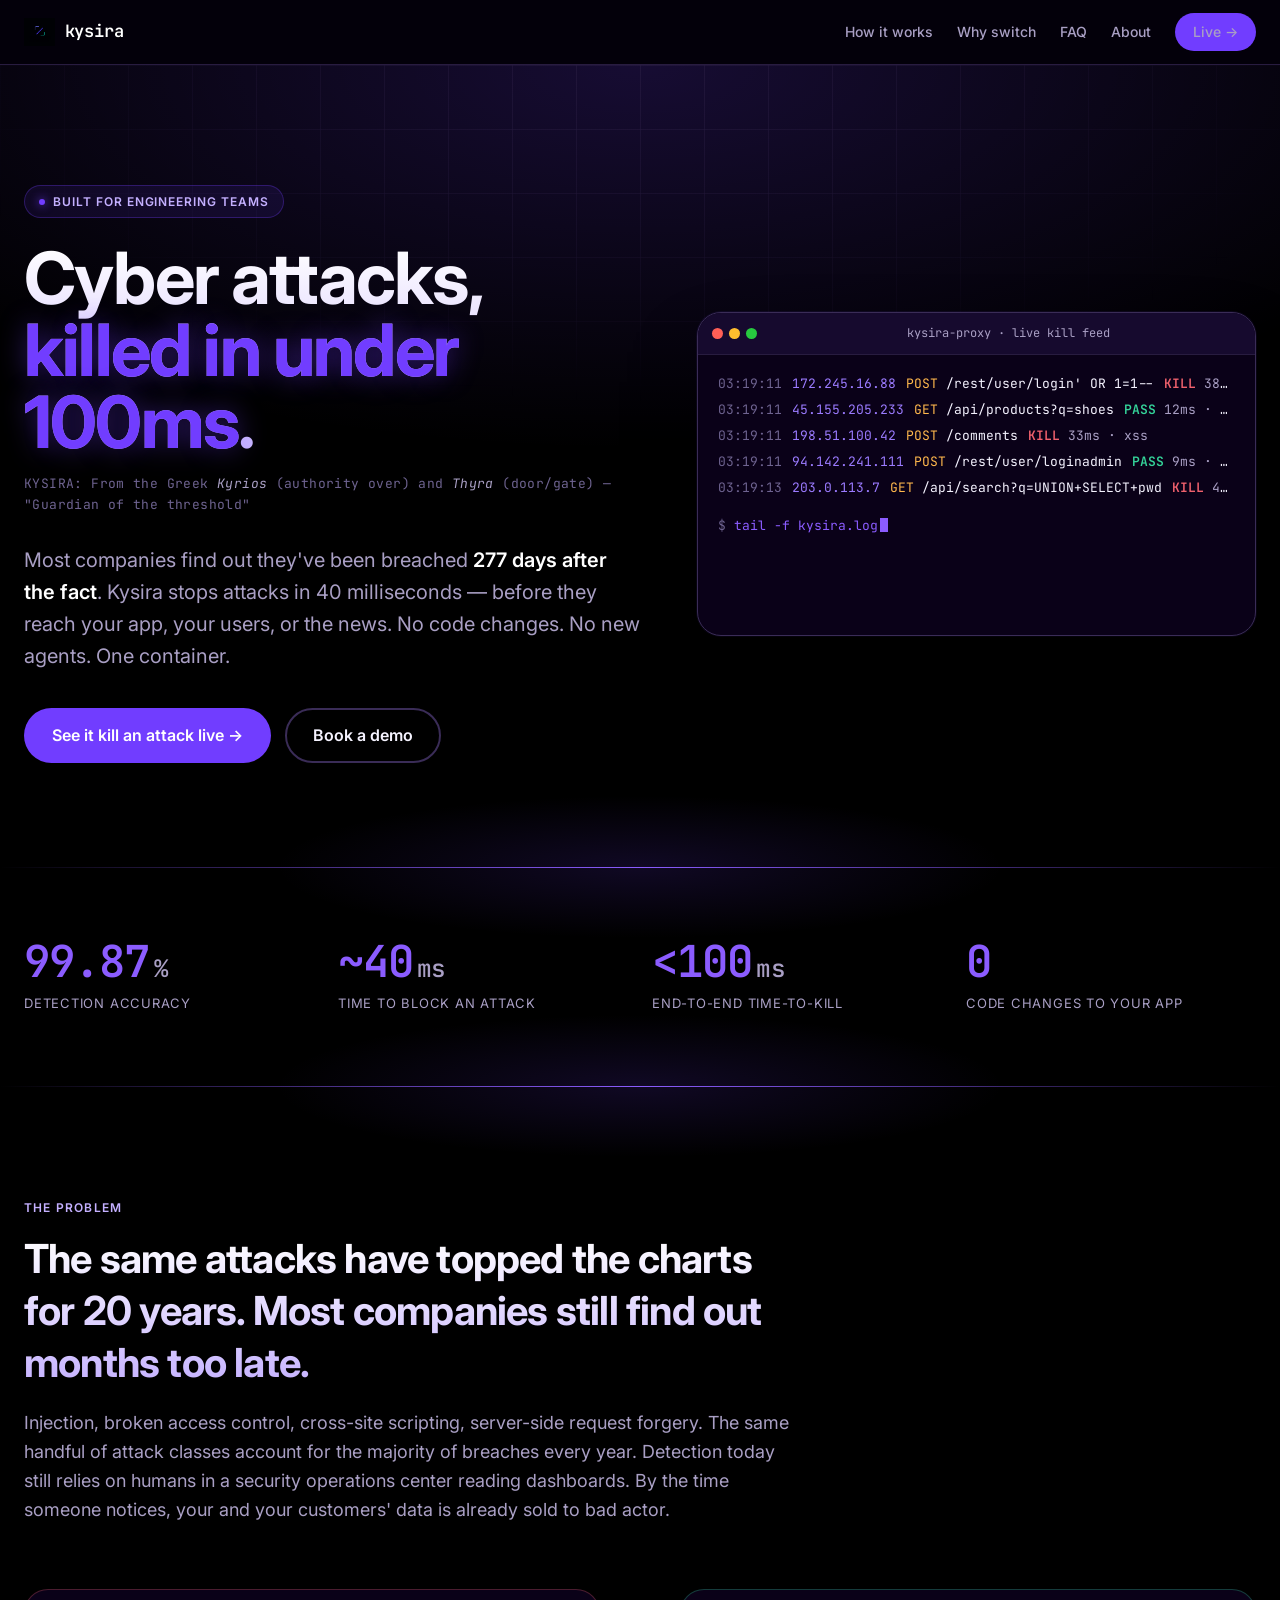
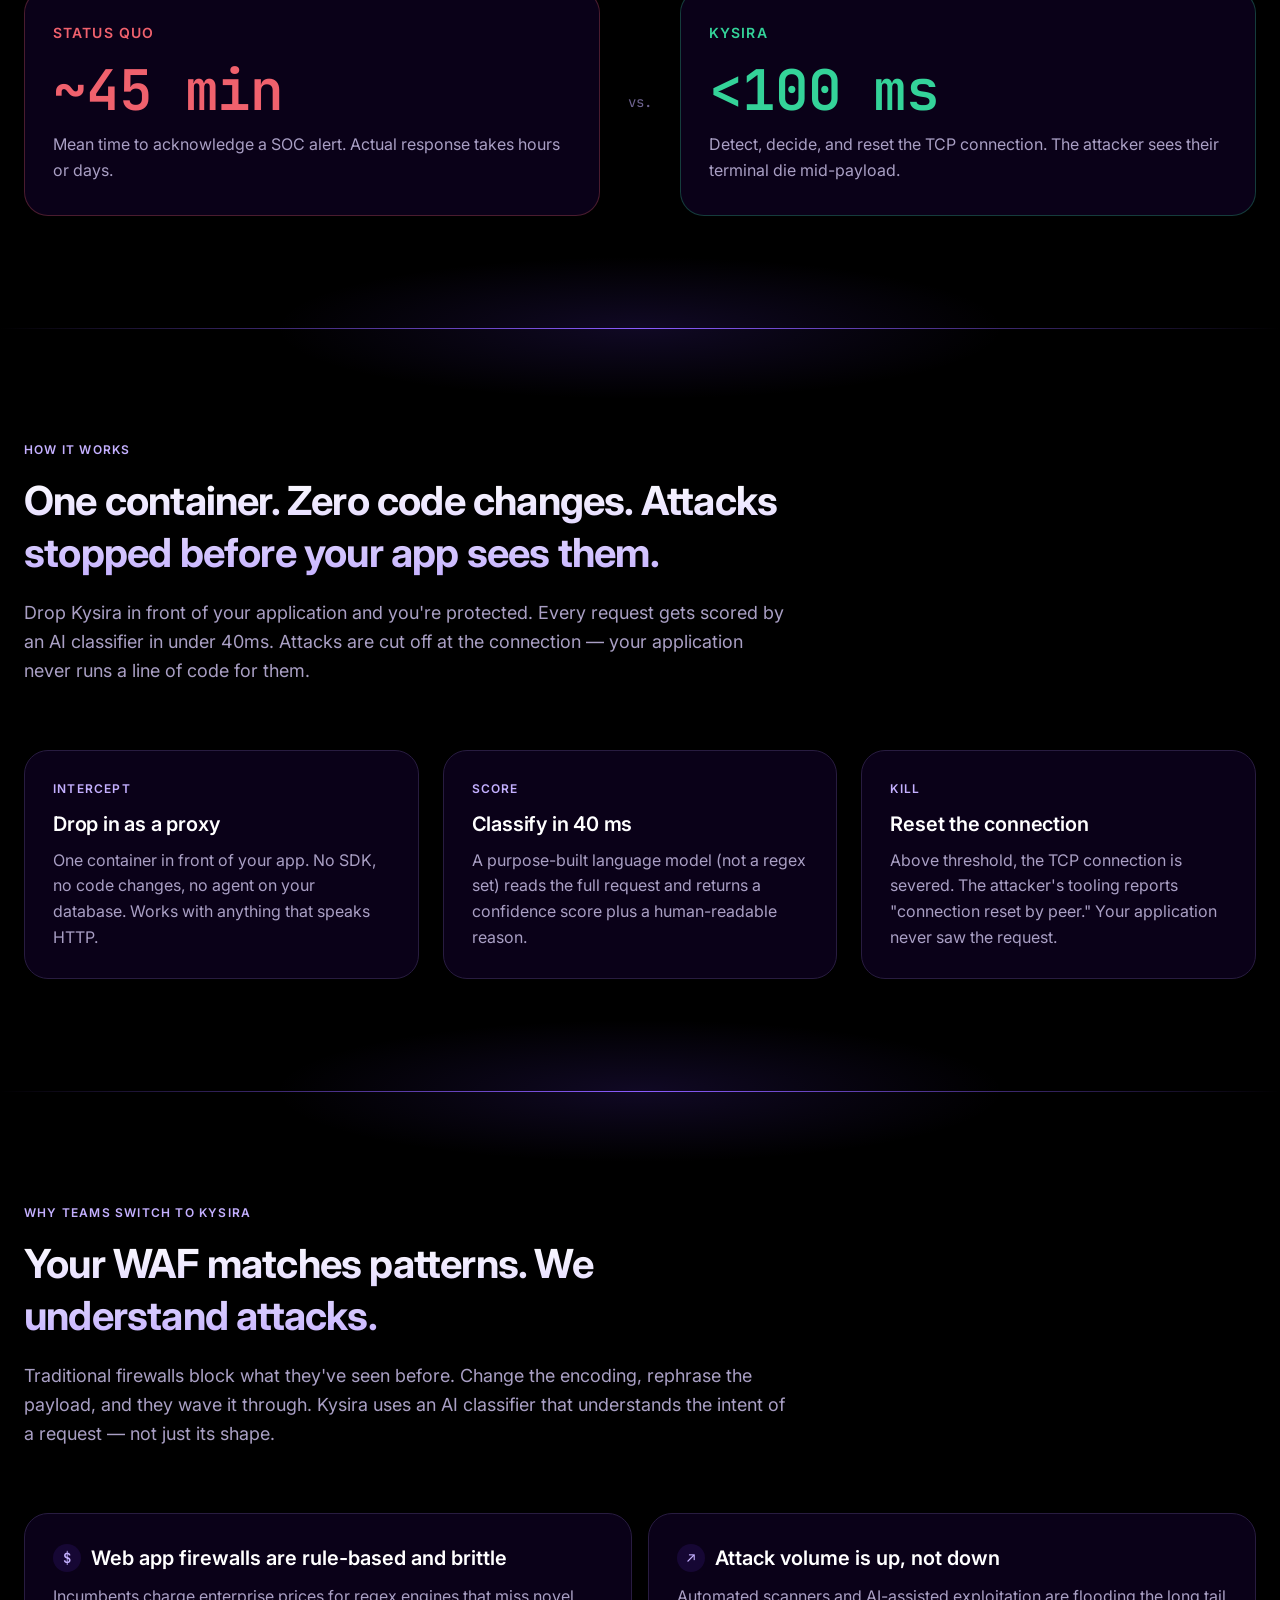
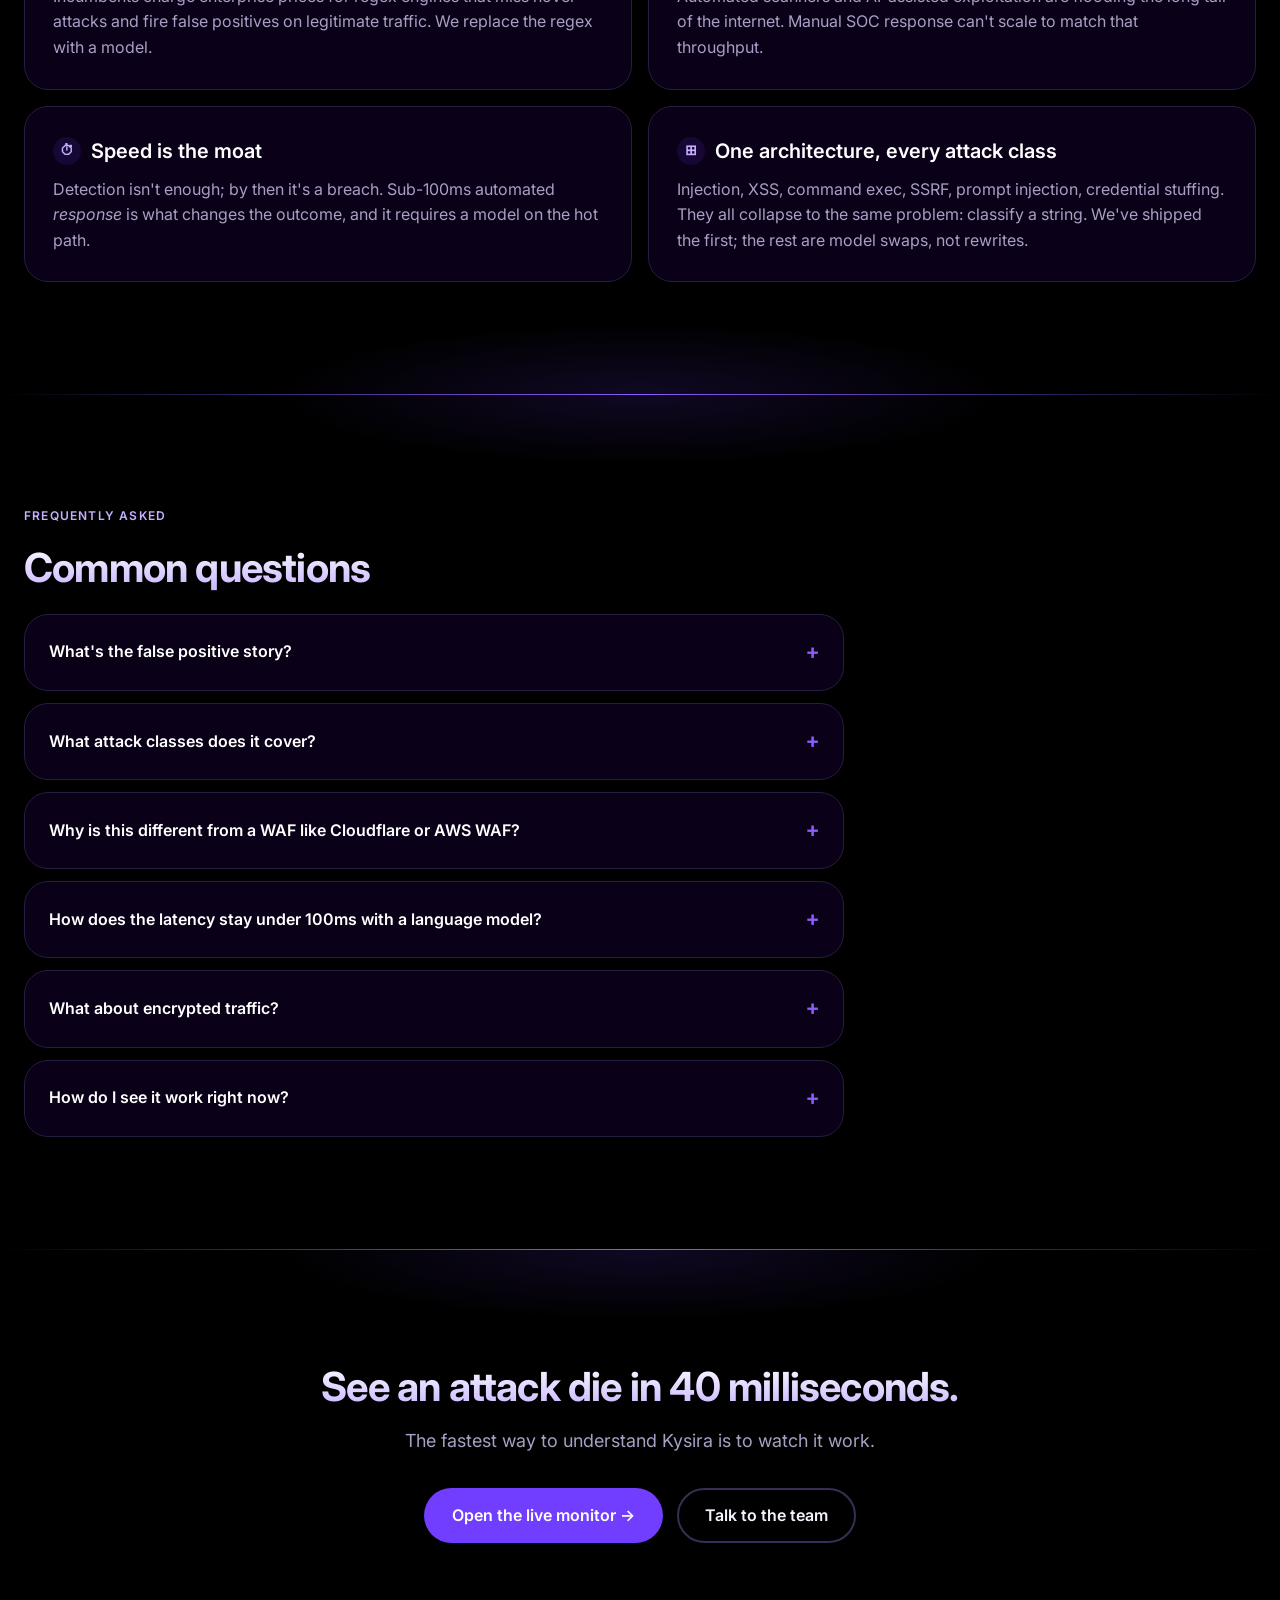
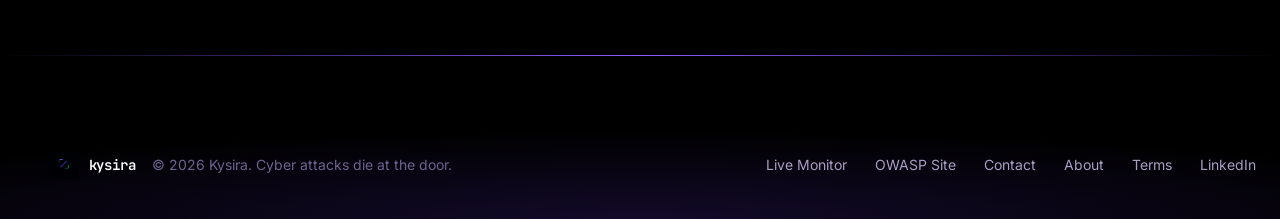
==== index.html @ 0c97e92b "Replace mailto contact links with Google Form" ====
<!doctype html>
<html lang="en">
<head>
<meta charset="utf-8" />
<meta name="viewport" content="width=device-width,initial-scale=1" />
<title>Kysira: Cyber attacks, killed in under 100ms</title>
<meta name="description" content="Kysira is an AI reverse proxy that scores every HTTP request and kills web application attacks (injection, XSS, credential stuffing, and more) in under 100ms, before they reach your stack." />
<meta name="theme-color" content="#000000" />

<!-- Open Graph -->
<meta property="og:title" content="Kysira: Cyber attacks, killed in under 100ms" />
<meta property="og:description" content="An AI reverse proxy that scores every request and kills application-layer attacks at machine speed." />
<meta property="og:type" content="website" />
<meta property="og:url" content="https://kysira.github.io/" />

<link rel="preconnect" href="https://fonts.googleapis.com">
<link rel="preconnect" href="https://fonts.gstatic.com" crossorigin>
<link href="https://fonts.googleapis.com/css2?family=Inter:wght@400;500;600;700&family=JetBrains+Mono:wght@400;500;600&display=swap" rel="stylesheet">
<link rel="stylesheet" href="assets/css/styles.css">

</head>

<!-- Google tag (gtag.js) -->
<script async src="https://www.googletagmanager.com/gtag/js?id=G-09EENK375X"></script>
<script>
  window.dataLayer = window.dataLayer || [];
  function gtag(){dataLayer.push(arguments);}
  gtag('js', new Date());

  gtag('config', 'G-09EENK375X');
</script>
<body>

<nav class="top">
  <div class="wrap">
    <a class="brand" href="#top">
      <img src="assets/images/kysira-logo.png" alt="" class="brand-logo" aria-hidden="true" />
      kysira
    </a>
    <div class="links">
      <a href="#how">How it works</a>
      <a href="#why">Why switch</a>
      <a href="#faq">FAQ</a>
      <a href="/about.html">About</a>
      <a class="cta" href="https://live.kysira.ai" target="_blank" rel="noopener">Live →</a>
    </div>
  </div>
</nav>

<section class="hero" id="top">
  <div class="wrap">
    <div class="hero-grid">
      <div>
        <span class="eyebrow">Built for engineering teams</span>
        <h1 class="headline">
          Cyber attacks, <em>killed in under 100ms</em>.
        </h1>
        <p class="etymology">KYSIRA: From the Greek <em>Kyrios</em> (authority over) and <em>Thyra</em> (door/gate) — "Guardian of the threshold"</p>
        <p class="lede">
          Most companies find out they've been breached <strong>277 days after the fact</strong>.
          Kysira stops attacks in 40 milliseconds — before they reach your app, your users, or the news.
          No code changes. No new agents. One container.
        </p>
        <div class="hero-cta">
          <a class="btn btn-primary" href="https://live.kysira.ai" target="_blank" rel="noopener">
            See it kill an attack live →
          </a>
          <a class="btn btn-ghost" href="https://forms.gle/uwxGqxLvbDer7f1r8">Book a demo</a>
        </div>
      </div>

      <div class="terminal" aria-hidden="true">
        <div class="term-bar">
          <div class="term-dots"><span></span><span></span><span></span></div>
          <div class="term-title">kysira-proxy · live kill feed</div>
        </div>
        <div class="term-body">
          <div class="term-feed" id="feed"></div>
          <div class="term-prompt">tail -f kysira.log<span class="cur"></span></div>
        </div>
      </div>
    </div>
  </div>
</section>

<section class="stats">
  <div class="wrap">
    <div class="stat-grid">
      <div class="stat">
        <div class="num">99.87<small>%</small></div>
        <div class="label">Detection accuracy</div>
      </div>
      <div class="stat">
        <div class="num">~40<small>ms</small></div>
        <div class="label">Time to block an attack</div>
      </div>
      <div class="stat">
        <div class="num">&lt;100<small>ms</small></div>
        <div class="label">End-to-end time-to-kill</div>
      </div>
      <div class="stat">
        <div class="num">0</div>
        <div class="label">Code changes to your app</div>
      </div>
    </div>
  </div>
</section>

<section class="block" id="problem">
  <div class="wrap">
    <div class="section-eyebrow">The problem</div>
    <h2>The same attacks have topped the charts for 20 years. Most companies still find out months too late.</h2>
    <p class="lead">
      Injection, broken access control, cross-site scripting, server-side request forgery. The same handful
      of attack classes account for the majority of breaches every year. Detection today still relies on humans
      in a security operations center reading dashboards. By the time someone notices, your and your customers' data is already sold to bad actor.
    </p>

    <div class="compare">
      <div class="col bad">
        <h3>Status quo</h3>
        <div class="big">~45 min</div>
        <p>Mean time to acknowledge a SOC alert. Actual response takes hours or days.</p>
      </div>
      <div class="vs">vs.</div>
      <div class="col good">
        <h3>Kysira</h3>
        <div class="big">&lt;100 ms</div>
        <p>Detect, decide, and reset the TCP connection. The attacker sees their terminal die mid-payload.</p>
      </div>
    </div>
  </div>
</section>

<section class="block" id="how">
  <div class="wrap">
    <div class="section-eyebrow">How it works</div>
    <h2>One container. Zero code changes. Attacks stopped before your app sees them.</h2>
    <p class="lead">
      Drop Kysira in front of your application and you're protected. Every request gets scored by an AI classifier in under 40ms. Attacks are cut off at the connection — your application never runs a line of code for them.
    </p>

    <div class="steps">
      <div class="step">
        <div class="num">Intercept</div>
        <h4>Drop in as a proxy</h4>
        <p>One container in front of your app. No SDK, no code changes, no agent on your database. Works with anything that speaks HTTP.</p>
      </div>
      <div class="step">
        <div class="num">Score</div>
        <h4>Classify in 40 ms</h4>
        <p>A purpose-built language model (not a regex set) reads the full request and returns a confidence score plus a human-readable reason.</p>
      </div>
      <div class="step">
        <div class="num">Kill</div>
        <h4>Reset the connection</h4>
        <p>Above threshold, the TCP connection is severed. The attacker's tooling reports "connection reset by peer." Your application never saw the request.</p>
      </div>
    </div>
  </div>
</section>

<section class="block" id="why">
  <div class="wrap">
    <div class="section-eyebrow">Why teams switch to Kysira</div>
    <h2>Your WAF matches patterns. We understand attacks.</h2>
    <p class="lead">
      Traditional firewalls block what they've seen before. Change the encoding, rephrase the payload, and they wave it through. Kysira uses an AI classifier that understands the intent of a request — not just its shape.
    </p>

    <div class="why-grid">
      <div class="why-card">
        <h4><span class="icon">$</span>Web app firewalls are rule-based and brittle</h4>
        <p>Incumbents charge enterprise prices for regex engines that miss novel attacks and fire false positives on legitimate traffic. We replace the regex with a model.</p>
      </div>
      <div class="why-card">
        <h4><span class="icon">↗</span>Attack volume is up, not down</h4>
        <p>Automated scanners and AI-assisted exploitation are flooding the long tail of the internet. Manual SOC response can't scale to match that throughput.</p>
      </div>
      <div class="why-card">
        <h4><span class="icon">⏱</span>Speed is the moat</h4>
        <p>Detection isn't enough; by then it's a breach. Sub-100ms automated <em>response</em> is what changes the outcome, and it requires a model on the hot path.</p>
      </div>
      <div class="why-card">
        <h4><span class="icon">⊞</span>One architecture, every attack class</h4>
        <p>Injection, XSS, command exec, SSRF, prompt injection, credential stuffing. They all collapse to the same problem: classify a string. We've shipped the first; the rest are model swaps, not rewrites.</p>
      </div>
    </div>
  </div>
</section>

<!-- <section class="block" id="social">
  <div class="wrap">
    <div class="section-eyebrow">What security teams are saying</div>
    <h2>Early teams are watching attacks stop in real time.</h2>
    <div class="testimonials">
      <div class="testimonial">
        <p class="quote">"We ran Kysira in shadow mode for three days before going active. It would have blocked 47 requests our WAF let through. That alone justified the switch."</p>
        <div class="attribution">
          <div class="attr-name">Head of Security</div>
          <div class="attr-role">Series B SaaS company</div>
        </div>
      </div>
      <div class="testimonial">
        <p class="quote">"Our previous setup flagged attacks after they'd already hit the database. Kysira stops them before our app even sees the request. That's a fundamentally different category of tool."</p>
        <div class="attribution">
          <div class="attr-name">VP of Engineering</div>
          <div class="attr-role">Fintech platform</div>
        </div>
      </div>
      <div class="testimonial">
        <p class="quote">"The 40ms number sounds like marketing until you watch it happen on the live demo. It just kills the request. Done. We were sold in the first five minutes."</p>
        <div class="attribution">
          <div class="attr-name">CTO</div>
          <div class="attr-role">Healthcare technology company</div>
        </div>
      </div>
    </div>
  </div>
</section> -->

<section class="block" id="faq">
  <div class="wrap">
    <div class="section-eyebrow">Frequently asked</div>
    <h2>Common questions</h2>

    <div class="faq">
      <details class="qa">
        <summary>What's the false positive story?</summary>
        <p>Kysira ships in <strong>shadow mode</strong> by default, logging every decision and adding headers while requests still pass through. Operators run it for a week, review the would-have-killed events, then flip a single toggle to active. False positives become observable before they become incidents.</p>
      </details>
      <details class="qa">
        <summary>What attack classes does it cover?</summary>
        <p>Kysira protects against all common OWASP attack classes: SQL injection, cross-site scripting, command injection, SSRF, prompt injection, credential stuffing, and more. Each is defended by a tailored model purpose-built for that threat. Our system continuously monitors traffic in real time, so even novel attacks that have never been seen before are caught and stopped fast.</p>
      </details>
      <details class="qa">
        <summary>Why is this different from a WAF like Cloudflare or AWS WAF?</summary>
        <p>WAFs are rule engines. They match patterns. Kysira is a language model that understands the structure of an attack regardless of obfuscation, encoding, or novel phrasing. It also gives you a reason for every decision, which a regex can't.</p>
      </details>
      <details class="qa">
        <summary>How does the latency stay under 100ms with a language model?</summary>
        <p>We use compact, purpose-built classifiers (not a general-purpose LLM), quantized and baked into the container image so there's no cold start. They run on CPU; no GPU required. The proxy and inference sidecar communicate over loopback, adding under a millisecond. Total budget end-to-end: well under 100ms on commodity hardware.</p>
      </details>
      <details class="qa">
        <summary>What about encrypted traffic?</summary>
        <p>Kysira terminates TLS at the proxy (or runs behind your existing TLS terminator like Caddy or Cloudflare). It only inspects what your application would have seen anyway. No novel decryption required.</p>
      </details>
      <details class="qa">
        <summary>How do I see it work right now?</summary>
        <p>Hit the <a href="https://live.kysira.ai" target="_blank" rel="noopener">live</a>. It's a deliberately vulnerable web app sitting behind a real Kysira proxy. Try an attack payload and watch the dashboard log the kill in real time.</p>
      </details>
    </div>
  </div>
</section>

<section class="cta-band">
  <div class="wrap">
    <h2>See an attack die in 40 milliseconds.</h2>
    <p>The fastest way to understand Kysira is to watch it work.</p>
    <div class="btns">
      <a class="btn btn-primary" href="https://live.kysira.ai" target="_blank" rel="noopener">Open the live monitor →</a>
      <a class="btn btn-ghost" href="https://forms.gle/uwxGqxLvbDer7f1r8">Talk to the team</a>
    </div>
  </div>
</section>

<footer>
  <div class="wrap">
    <div class="left">
      <a class="brand" href="#top">
        <img src="assets/images/kysira-logo.png" alt="" class="brand-logo" aria-hidden="true" />
        kysira
      </a>
      <span class="copy">© 2026 Kysira. Cyber attacks die at the door.</span>
    </div>
    <div>
      <a href="https://live.kysira.ai" target="_blank" rel="noopener">Live Monitor</a>
      <a href="https://shop.kysira.ai" target="_blank" rel="noopener">OWASP Site</a>
      <a href="https://forms.gle/uwxGqxLvbDer7f1r8">Contact</a>
      <a href="/about.html">About</a>
      <a href="/terms.html">Terms</a>
      <a href="https://www.linkedin.com/company/kysira/" target="_blank" rel="noopener">LinkedIn</a>
    </div>
  </div>
</footer>

<script src="assets/js/main.js" defer></script>

</body>
</html>
---- assets/css/styles.css ----
/* ═══════════════════════════════════════════════════════════════════════════
   Kysira marketing site — TypeUI · Astra (dark-first violet)
   Surface #000000 · raised panels #0A0118 · brand #713DFF (bloom #8B5CFF)
   Pill buttons · 24px cards · Inter body · gradient marketing headings ·
   hero/footer violet glow + faint grid · center-lit glowing section dividers.
   ═══════════════════════════════════════════════════════════════════════════ */
:root {
  --bg: #000000;              /* page surface (neutral-secondary-soft) */
  --bg-elev: #0A0118;         /* raised panel (neutral-primary) */
  --bg-panel: #0A0118;        /* card fill */
  --bg-panel-2: #160A2E;      /* raised-further (menus, insets) */
  --border: #281C40;          /* default border */
  --border-strong: #3A2C57;   /* default-medium */
  --text: #F5F3FF;            /* light lavender-white */
  --heading: #FFFFFF;
  --text-muted: #A99FC4;      /* muted lavender-gray body */
  --text-dim: #6E6390;
  --brand: #713DFF;           /* violet brand */
  --brand-medium: #8B5CFF;    /* bloom-up / bright */
  --fg-brand: #9B7BFF;        /* links */
  --fg-brand-strong: #C4B0FF; /* gradient heading base */
  --success: #34D399;         /* real state only */
  --success-dim: #0F5C43;
  --danger: #F0616D;
  --danger-dim: #7A1F2C;
  --amber: #FFB84D;
  --max: 1280px;              /* Astra section max-width */
  --mono: "JetBrains Mono", ui-monospace, SFMono-Regular, Menlo, Consolas, monospace;
  --sans: "Inter", system-ui, -apple-system, "Segoe UI", Roboto, sans-serif;
}

* { box-sizing: border-box; }
html, body { margin: 0; padding: 0; }
html { scroll-behavior: smooth; }
body {
  background: var(--bg);
  color: var(--text);
  font-family: var(--sans);
  font-size: 16px;
  line-height: 1.6;
  -webkit-font-smoothing: antialiased;
}
a { color: var(--fg-brand); text-decoration: none; }
a:hover { color: var(--brand-medium); }
::selection { background: rgba(113,61,255,0.35); color: #fff; }

.wrap { max-width: var(--max); margin: 0 auto; padding: 0 24px; }

/* Marketing gradient heading — white → light lavender, clipped to glyphs.
   Solid fallback via color for renderers without background-clip:text. */
.grad-heading {
  color: var(--heading);
  background: linear-gradient(180deg, #FFFFFF 0%, var(--fg-brand-strong) 100%);
  -webkit-background-clip: text;
  background-clip: text;
  -webkit-text-fill-color: transparent;
}

/* ---------- Nav ---------- */
nav.top {
  position: sticky; top: 0; z-index: 50;
  background: rgba(5,1,14,0.72);
  backdrop-filter: saturate(140%) blur(14px);
  -webkit-backdrop-filter: saturate(140%) blur(14px);
  border-bottom: 1px solid var(--border);
}
nav.top .wrap {
  display: flex; align-items: center; justify-content: space-between;
  height: 64px;
}
.brand {
  display: flex; align-items: center; gap: 10px;
  font-family: var(--mono); font-weight: 600; font-size: 17px;
  color: var(--heading); letter-spacing: -0.01em;
}
.brand:hover { color: var(--heading); }
.brand-logo { height: 28px; width: auto; display: block; }
/* Nav links are text links: no bg, no underline — only lighten on hover, 24px apart */
nav.top .links { display: flex; gap: 24px; align-items: center; }
nav.top .links a {
  color: var(--text-muted); font-size: 14px; font-weight: 500;
}
nav.top .links a:hover { color: var(--heading); }
nav.top .cta {
  background: var(--brand); color: #fff;
  padding: 8px 18px; border-radius: 999px;
  font-weight: 600; font-size: 14px;
  transition: background 0.15s ease;
}
nav.top .cta:hover { background: var(--brand-medium); color: #fff; }
@media (max-width: 640px) {
  nav.top .links a:not(.cta) { display: none; }
}

/* ---------- Shared: pill buttons ---------- */
.btn {
  display: inline-flex; align-items: center; gap: 6px;
  padding: 13px 26px; border-radius: 999px;
  font-weight: 600; font-size: 16px;
  border: 2px solid transparent;
  transition: transform 0.08s ease, background 0.16s ease,
              border-color 0.16s ease, color 0.16s ease;
}
.btn:hover { transform: translateY(-1px); }
.btn-primary { background: var(--brand); color: #fff; }
.btn-primary:hover { background: var(--brand-medium); color: #fff; } /* bloom-up */
.btn-ghost {
  background: transparent; color: var(--text);
  border-color: var(--border-strong);
}
.btn-ghost:hover { border-color: var(--brand); color: var(--heading); }

/* ---------- Hero (owns its own vertical rhythm; signature backdrop) ---------- */
section.hero {
  padding: 120px 0 104px;
  position: relative; overflow: hidden;
}
/* Layer 1: radial violet brand glow, top-centre */
section.hero::before {
  content: ""; position: absolute; inset: 0; z-index: 0; pointer-events: none;
  background: radial-gradient(120% 80% at 50% 0%, rgba(113,61,255,0.20), transparent 60%);
}
/* Layer 2: faint 64px grid, masked to fade out toward the edges */
section.hero::after {
  content: ""; position: absolute; inset: 0; z-index: 0; pointer-events: none;
  background-image:
    linear-gradient(rgba(46,33,71,0.5) 1px, transparent 1px),
    linear-gradient(90deg, rgba(46,33,71,0.5) 1px, transparent 1px);
  background-size: 64px 64px;
  -webkit-mask-image: radial-gradient(80% 60% at 50% 0%, #000 0%, transparent 70%);
  mask-image: radial-gradient(80% 60% at 50% 0%, #000 0%, transparent 70%);
}
section.hero .wrap { position: relative; z-index: 1; }

.eyebrow {
  display: inline-flex; align-items: center; gap: 8px;
  font-size: 12px; font-weight: 600;
  color: var(--fg-brand-strong); letter-spacing: 0.08em; text-transform: uppercase;
  padding: 6px 14px; border-radius: 999px;
  background: rgba(113,61,255,0.10);
  border: 1px solid rgba(113,61,255,0.30);
}
.eyebrow::before {
  content: ""; width: 6px; height: 6px; border-radius: 50%;
  background: var(--brand); box-shadow: 0 0 10px var(--brand);
}
h1.headline {
  font-size: clamp(44px, 6vw, 72px);
  line-height: 1.0; letter-spacing: -0.025em; font-weight: 700;
  margin: 24px 0 20px; max-width: 1024px;
  color: var(--heading);
  background: linear-gradient(180deg, #FFFFFF 0%, var(--fg-brand-strong) 100%);
  -webkit-background-clip: text; background-clip: text;
  -webkit-text-fill-color: transparent;
}
/* Highlighted phrase gets a solid violet fill + glow inside the gradient heading */
h1.headline em {
  font-style: normal;
  -webkit-text-fill-color: var(--brand);
  color: var(--brand);
  text-shadow: 0 0 28px rgba(113,61,255,0.45);
}
.etymology {
  font-size: 13px;
  color: var(--text-dim);
  letter-spacing: 0.03em;
  margin: -4px 0 28px;
  font-family: var(--mono);
}
.etymology em { font-style: italic; color: var(--text-muted); }
.lede {
  font-size: clamp(17px, 1.6vw, 20px);
  color: var(--text-muted); max-width: 640px; margin: 0 0 36px;
}
.lede strong { color: var(--heading); font-weight: 600; }
.hero-cta { display: flex; gap: 14px; flex-wrap: wrap; }

.hero-grid {
  display: grid;
  grid-template-columns: minmax(0, 1.05fr) minmax(0, 0.95fr);
  gap: 56px; align-items: center;
}
@media (max-width: 900px) {
  .hero-grid { grid-template-columns: 1fr; gap: 40px; }
}

/* Hero terminal panel — raised card, 24px radius, subtle border */
.terminal {
  background: var(--bg-panel);
  border: 1px solid var(--border-strong);
  border-radius: 24px;
  overflow: hidden;
  box-shadow: 0 40px 90px -30px rgba(0,0,0,0.8),
              0 0 0 1px rgba(113,61,255,0.08);
  font-family: var(--mono);
  font-size: 13px;
  line-height: 1.7;
}
.term-bar {
  background: var(--bg-panel-2);
  padding: 10px 14px;
  border-bottom: 1px solid var(--border);
  display: flex; align-items: center; gap: 10px;
}
.term-dots { display: flex; gap: 6px; }
.term-dots span { width: 11px; height: 11px; border-radius: 50%; background: #2c2440; }
.term-dots span:nth-child(1) { background: #ff5f56; }
.term-dots span:nth-child(2) { background: #ffbd2e; }
.term-dots span:nth-child(3) { background: #27c93f; }
.term-title {
  color: var(--text-muted); font-size: 12px; margin-left: 8px;
  flex: 1; text-align: center;
}
.term-body { padding: 18px 20px 22px; min-height: 280px; }
.term-line { white-space: nowrap; overflow: hidden; text-overflow: ellipsis; }
.term-line .ts { color: var(--text-dim); margin-right: 10px; }
.term-line .ip { color: var(--fg-brand); margin-right: 10px; }
.term-line .method { color: var(--amber); margin-right: 8px; }
.term-line .path { color: var(--text); margin-right: 10px; }
.term-line .killed { color: var(--danger); font-weight: 600; }
.term-line .passed { color: var(--success); font-weight: 600; }
.term-line .ms { color: var(--text-muted); margin-left: 8px; }
.term-feed { display: flex; flex-direction: column; gap: 4px; }
.term-feed .row { opacity: 0; transform: translateY(6px); transition: all 0.3s ease; }
.term-feed .row.show { opacity: 1; transform: translateY(0); }
.term-prompt { color: var(--brand-medium); margin-top: 16px; }
.term-prompt::before { content: "$ "; color: var(--text-dim); }
.term-prompt .cur {
  display: inline-block; width: 8px; height: 14px;
  background: var(--brand-medium); vertical-align: -2px; margin-left: 2px;
  animation: blink 1s steps(2) infinite;
}
@keyframes blink { 50% { opacity: 0; } }

/* ---------- Center-lit glowing divider between stacked marketing sections ---------- */
section.stats, section.block, section.cta-band, footer { position: relative; }
section.stats::before,
section.block::before,
section.cta-band::before,
footer::before {
  content: ""; position: absolute; top: 0; left: 0; right: 0; height: 1px; z-index: 2;
  background: linear-gradient(90deg, transparent 0%, var(--brand-medium) 50%, transparent 100%);
  pointer-events: none;
}
/* the wide, short violet beam-bloom centred on the seam */
section.stats::after,
section.block::after,
section.cta-band::after {
  content: ""; position: absolute; top: 0; left: 50%; transform: translate(-50%, -50%);
  width: 46rem; height: 9rem; max-width: 90vw; z-index: 1; pointer-events: none;
  background: radial-gradient(ellipse at center, rgba(113,61,255,0.14), transparent 70%);
}

/* ---------- Stats strip ---------- */
section.stats { padding: 72px 0; }
.stat-grid { display: grid; grid-template-columns: repeat(4, 1fr); gap: 24px; }
@media (max-width: 720px) { .stat-grid { grid-template-columns: repeat(2, 1fr); } }
.stat .num {
  font-family: var(--mono);
  font-size: clamp(28px, 4vw, 44px);
  font-weight: 600;
  color: var(--brand-medium);
  letter-spacing: -0.02em;
  line-height: 1;
}
.stat .num small { color: var(--text-muted); font-size: 0.55em; margin-left: 4px; font-weight: 500; }
.stat .label {
  margin-top: 10px; color: var(--text-muted); font-size: 13px;
  text-transform: uppercase; letter-spacing: 0.06em;
}

/* ---------- Section common (112px symmetric rhythm; header ≤768px; gap ≥64px) ---------- */
section.block { padding: 112px 0; }
.section-eyebrow {
  font-size: 12px; font-weight: 600; color: var(--fg-brand-strong);
  letter-spacing: 0.1em; text-transform: uppercase; margin-bottom: 16px;
}
h2 {
  font-size: clamp(28px, 3.4vw, 40px);
  line-height: 1.3; letter-spacing: -0.02em;
  margin: 0 0 20px; font-weight: 700;
  max-width: 768px;
  color: var(--heading);
  background: linear-gradient(180deg, #FFFFFF 0%, var(--fg-brand-strong) 100%);
  -webkit-background-clip: text; background-clip: text;
  -webkit-text-fill-color: transparent;
}
.lead {
  font-size: 18px; color: var(--text-muted);
  max-width: 768px; margin: 0 0 64px;
}

/* ---------- Cards: shared raised-panel treatment ---------- */
.compare .col, .step, .why-card, details.qa, .testimonial {
  background: var(--bg-panel);
  border: 1px solid var(--border);
  border-radius: 24px;
  transition: border-color 0.2s ease, box-shadow 0.2s ease;
}
.step:hover, .why-card:hover {
  border-color: var(--border-strong);
  box-shadow: 0 0 0 1px rgba(113,61,255,0.10);
}

/* ---------- The problem ---------- */
.compare {
  display: grid; grid-template-columns: 1fr 80px 1fr; gap: 0;
  align-items: stretch; margin-top: 8px;
}
@media (max-width: 760px) {
  .compare { grid-template-columns: 1fr; }
  .compare .vs { display: none; }
}
.compare .col { padding: 32px 28px; display: flex; flex-direction: column; }
.compare .col.bad { border-color: rgba(240,97,109,0.28); }
.compare .col.good { border-color: rgba(52,211,153,0.28); }
.compare .col h3 {
  margin: 0 0 6px; font-size: 14px; font-weight: 600;
  text-transform: uppercase; letter-spacing: 0.08em;
}
.compare .col.bad h3 { color: var(--danger); }
.compare .col.good h3 { color: var(--success); }
.compare .big {
  font-family: var(--mono); font-size: clamp(36px, 5vw, 56px);
  font-weight: 600; letter-spacing: -0.02em; line-height: 1; margin: 12px 0 8px;
}
.compare .col.bad .big { color: var(--danger); }
.compare .col.good .big { color: var(--success); }
.compare .col p { margin: 6px 0 0; color: var(--text-muted); font-size: 16px; }
.compare .vs {
  display: flex; align-items: center; justify-content: center;
  color: var(--text-dim); font-family: var(--mono); font-size: 14px;
}

/* ---------- How it works ---------- */
.steps {
  display: grid; grid-template-columns: repeat(3, 1fr); gap: 24px;
  margin-top: 36px;
}
@media (max-width: 820px) { .steps { grid-template-columns: 1fr; } }
.step { padding: 28px; }
/* plain-word step label — no numbering (Astra forbids numbered eyebrows/steps) */
.step .num {
  font-size: 12px; font-weight: 600; color: var(--fg-brand-strong);
  letter-spacing: 0.1em; text-transform: uppercase;
}
.step h4 {
  margin: 10px 0 8px; font-size: 20px; font-weight: 600;
  letter-spacing: -0.01em; color: var(--heading);
}
.step p { margin: 0; color: var(--text-muted); font-size: 16px; }

/* ---------- Why teams switch ---------- */
.why-grid { display: grid; grid-template-columns: repeat(2, 1fr); gap: 16px; }
@media (max-width: 760px) { .why-grid { grid-template-columns: 1fr; } }
.why-card { padding: 28px; }
.why-card h4 {
  margin: 0 0 10px; font-size: 20px; font-weight: 600; color: var(--heading);
  display: flex; align-items: center; gap: 10px;
}
.why-card h4 .icon {
  display: inline-flex; align-items: center; justify-content: center;
  width: 28px; height: 28px; flex-shrink: 0;
  background: rgba(113,61,255,0.12); color: var(--fg-brand-strong);
  border-radius: 999px; font-size: 14px; font-family: var(--mono);
}
.why-card p { margin: 0; color: var(--text-muted); font-size: 16px; }

/* ---------- FAQ ---------- */
.faq { display: flex; flex-direction: column; gap: 12px; max-width: 820px; }
details.qa { padding: 20px 24px; }
details.qa[open] { border-color: var(--border-strong); }
details.qa summary {
  cursor: pointer; list-style: none;
  font-weight: 600; font-size: 16px;
  display: flex; justify-content: space-between; align-items: center;
  color: var(--heading);
}
details.qa summary::-webkit-details-marker { display: none; }
details.qa summary::after {
  content: "+"; font-family: var(--mono); color: var(--brand-medium);
  font-size: 22px; transition: transform 0.2s;
}
details.qa[open] summary::after { content: "\2212"; }
details.qa p {
  margin: 14px 0 0; color: var(--text-muted); font-size: 16px; line-height: 1.7;
}

/* ---------- CTA band (owns its glow; symmetric padding) ---------- */
section.cta-band {
  padding: 112px 0;
  text-align: center; overflow: hidden;
}
.cta-band h2 { margin: 0 auto 14px; }
.cta-band p { color: var(--text-muted); font-size: 18px; margin: 0 0 32px; }
.cta-band .btns { display: inline-flex; gap: 14px; flex-wrap: wrap; justify-content: center; }

/* ---------- Footer (violet glow + grid bookend; asymmetric padding) ---------- */
footer {
  padding: 96px 0 40px;   /* light bottom ≤ half the top */
  color: var(--text-dim);
  font-size: 14px;
  overflow: hidden;
}
footer::after {
  content: ""; position: absolute; inset: 0; z-index: 0; pointer-events: none;
  background:
    radial-gradient(120% 90% at 50% 100%, rgba(113,61,255,0.16), transparent 60%);
}
footer .wrap {
  position: relative; z-index: 1;
  display: flex; justify-content: space-between; align-items: center; gap: 24px;
  flex-wrap: wrap;
}
footer .brand { font-size: 14px; }
footer a { color: var(--text-muted); margin-left: 24px; }
footer a:hover { color: var(--heading); }
footer .left { display: flex; align-items: center; gap: 16px; flex-wrap: wrap; }
footer .copy { color: var(--text-dim); }

/* ---------- Testimonials (commented out in markup; kept in sync) ---------- */
.testimonials { display: grid; grid-template-columns: repeat(3, 1fr); gap: 16px; }
@media (max-width: 1100px) { .testimonials { grid-template-columns: repeat(2, 1fr); } }
@media (max-width: 640px) { .testimonials { grid-template-columns: 1fr; } }
.testimonial { padding: 28px; display: flex; flex-direction: column; gap: 20px; }
.testimonial .quote {
  margin: 0; color: var(--text); font-size: 16px; line-height: 1.75;
  font-style: italic; flex: 1;
}
.attr-name { font-weight: 600; font-size: 14px; color: var(--heading); }
.attr-role { font-size: 13px; color: var(--text-muted); margin-top: 3px; }
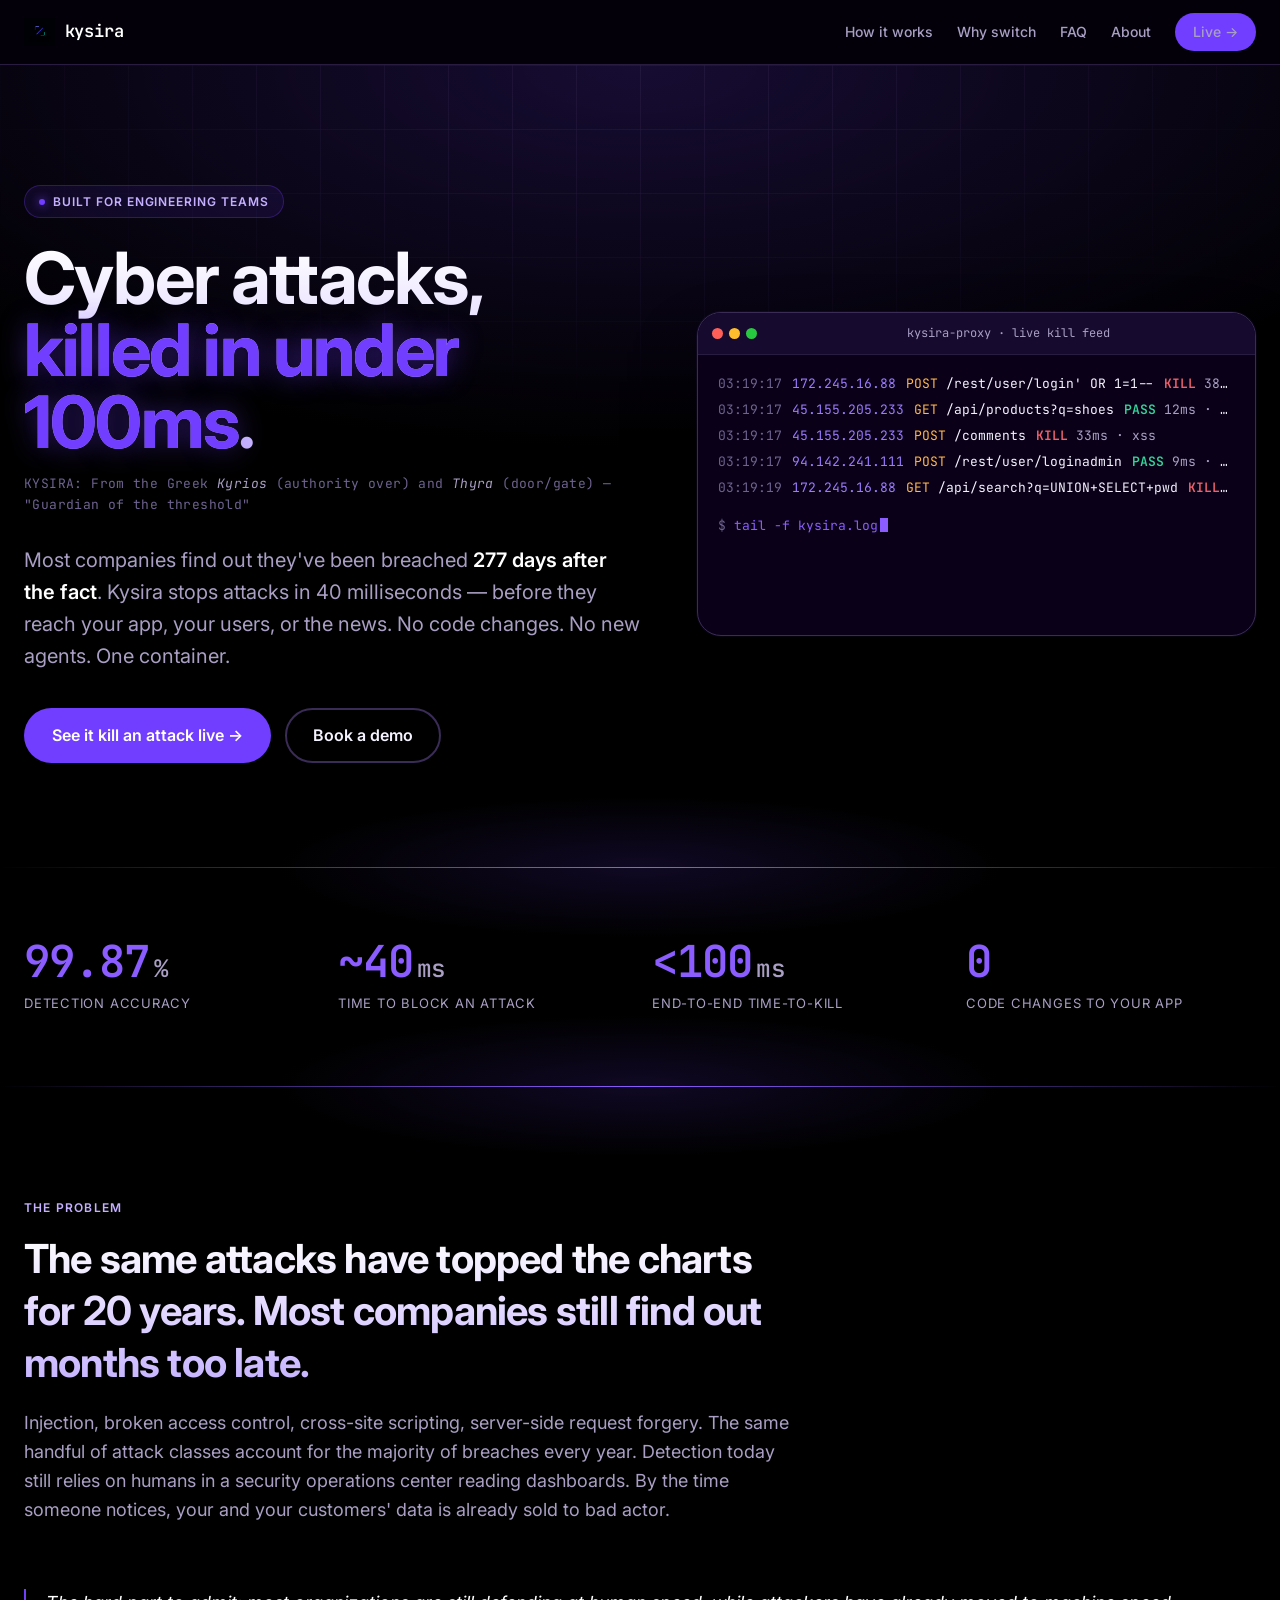
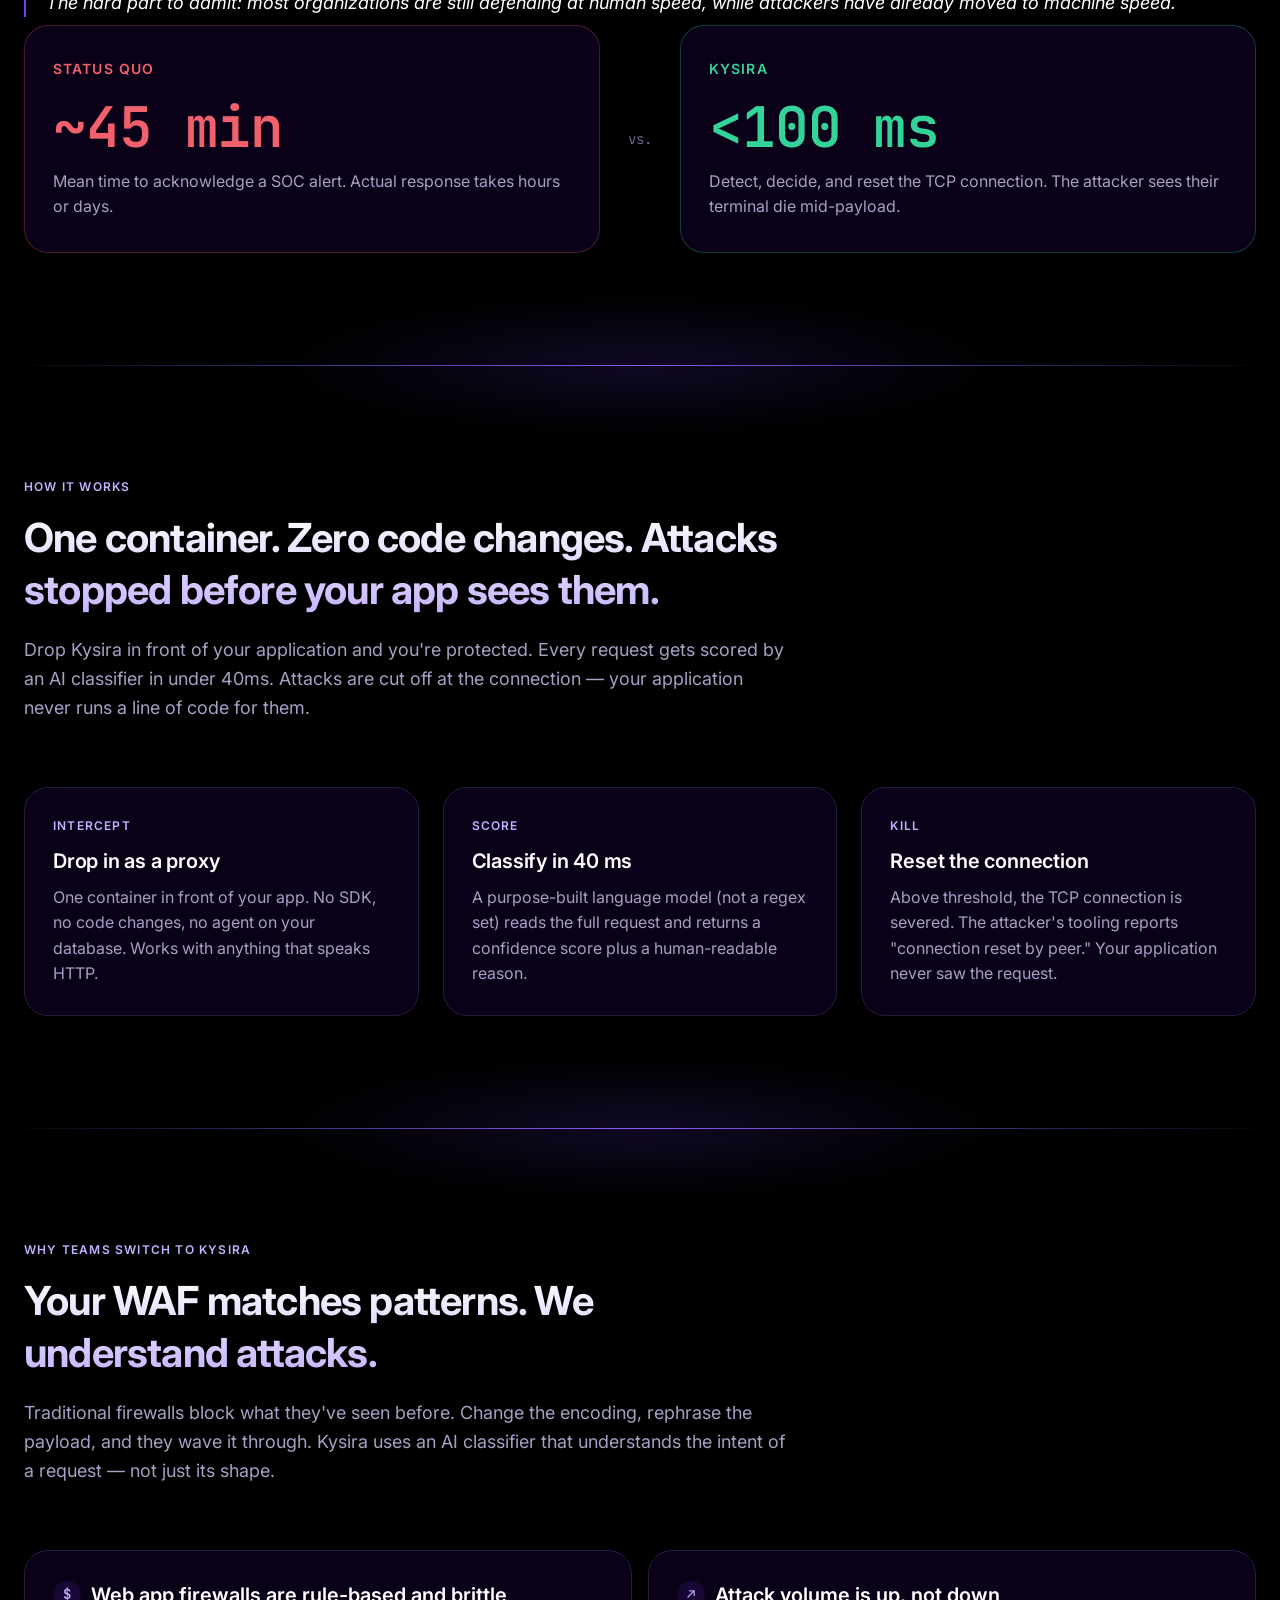
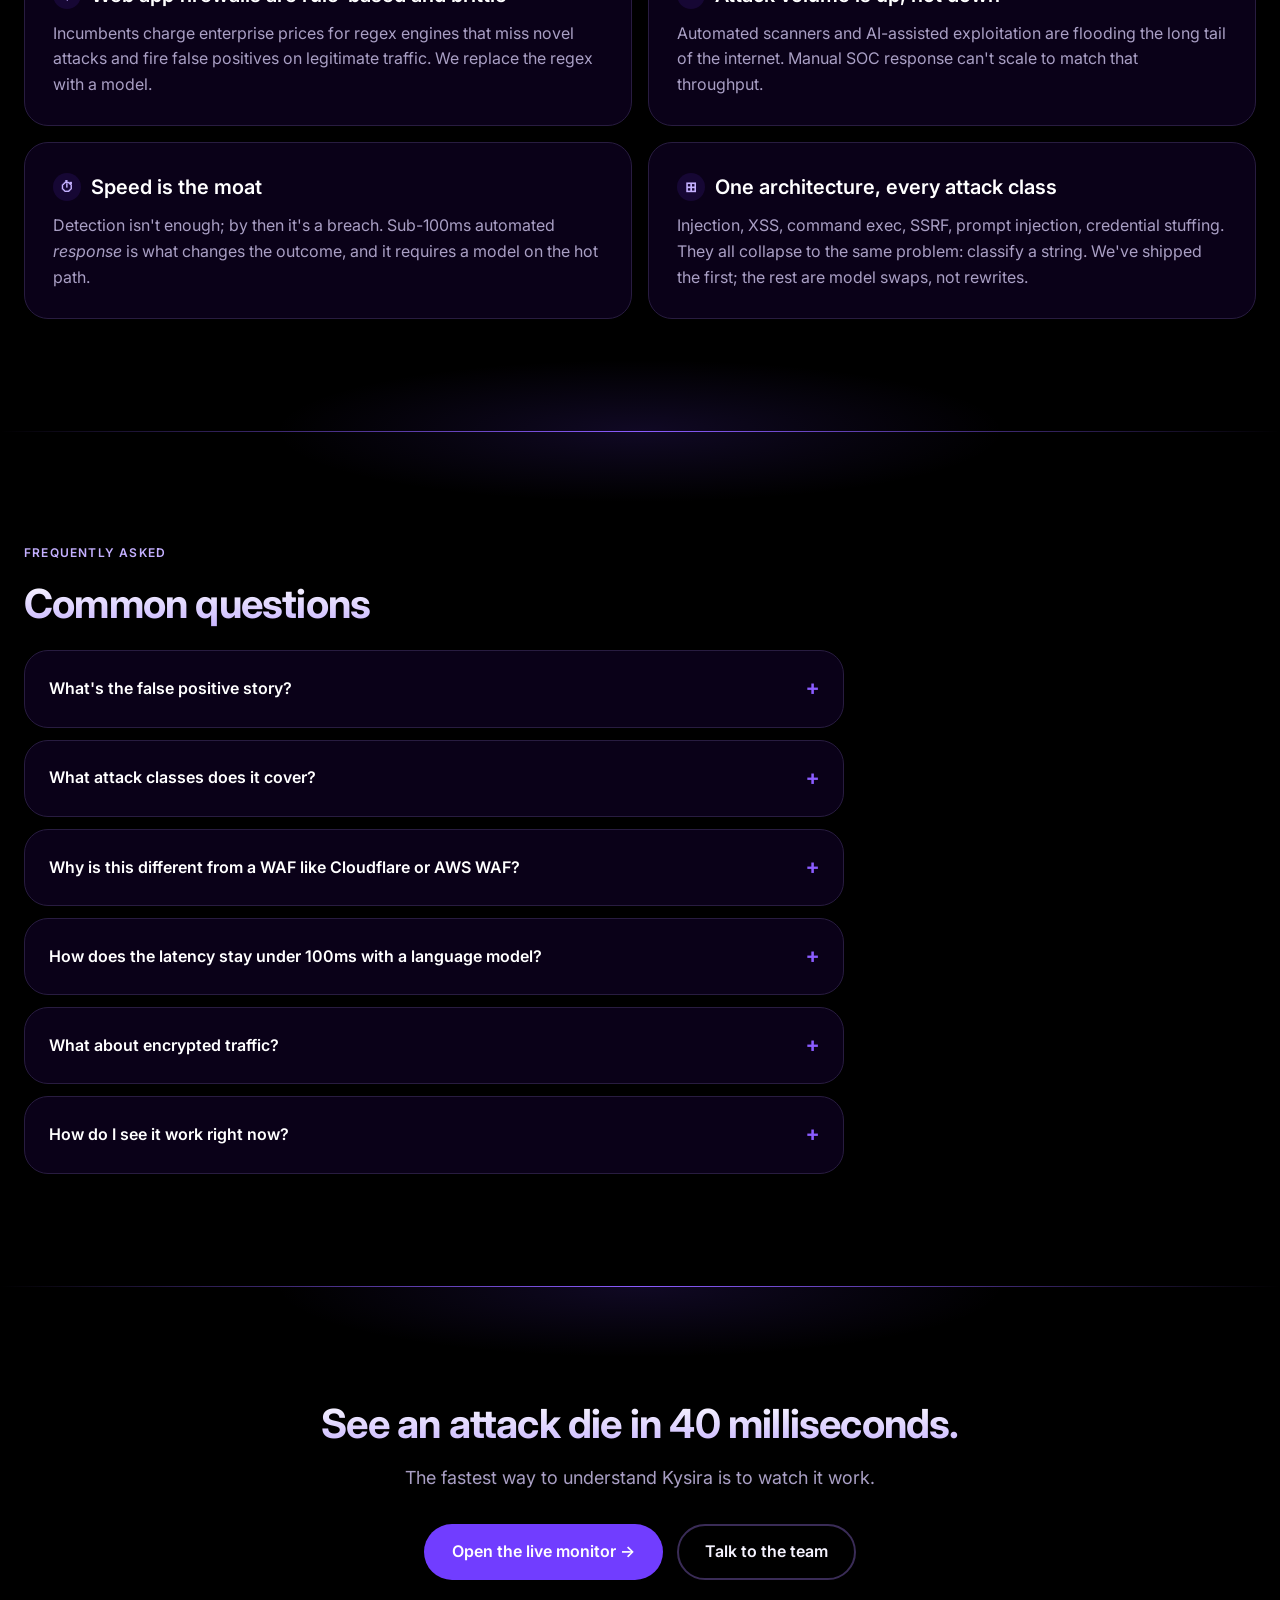
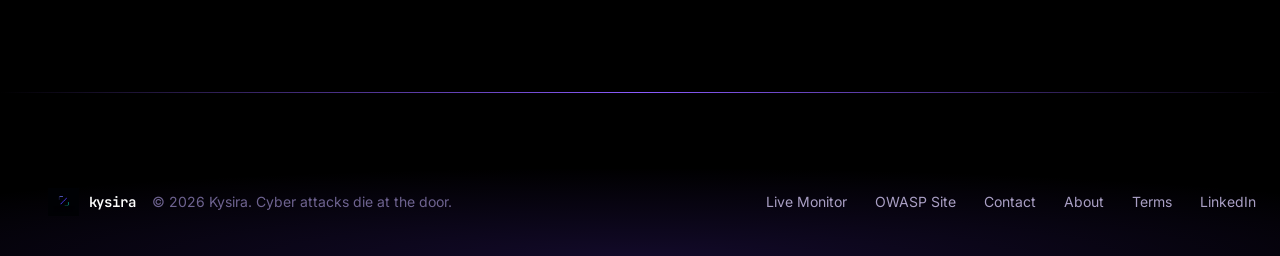
==== commit 5eabb28f: "Add human-speed vs machine-speed pull-quote to problem section" ====
--- a/index.html
+++ b/index.html
@@ -115,6 +115,7 @@
       of attack classes account for the majority of breaches every year. Detection today still relies on humans
       in a security operations center reading dashboards. By the time someone notices, your and your customers' data is already sold to bad actor.
     </p>
+    <p class="pull-quote">The hard part to admit: most organizations are still defending at human speed, while attackers have already moved to machine speed.</p>
 
     <div class="compare">
       <div class="col bad">
--- a/assets/css/styles.css
+++ b/assets/css/styles.css
@@ -429,3 +429,13 @@
 }
 .attr-name { font-weight: 600; font-size: 14px; color: var(--heading); }
 .attr-role { font-size: 13px; color: var(--text-muted); margin-top: 3px; }
+
+.pull-quote {
+  margin: 24px 0 0;
+  padding-left: 20px;
+  border-left: 2px solid var(--brand);
+  color: var(--heading);
+  font-size: 18px;
+  line-height: 1.6;
+  font-style: italic;
+}
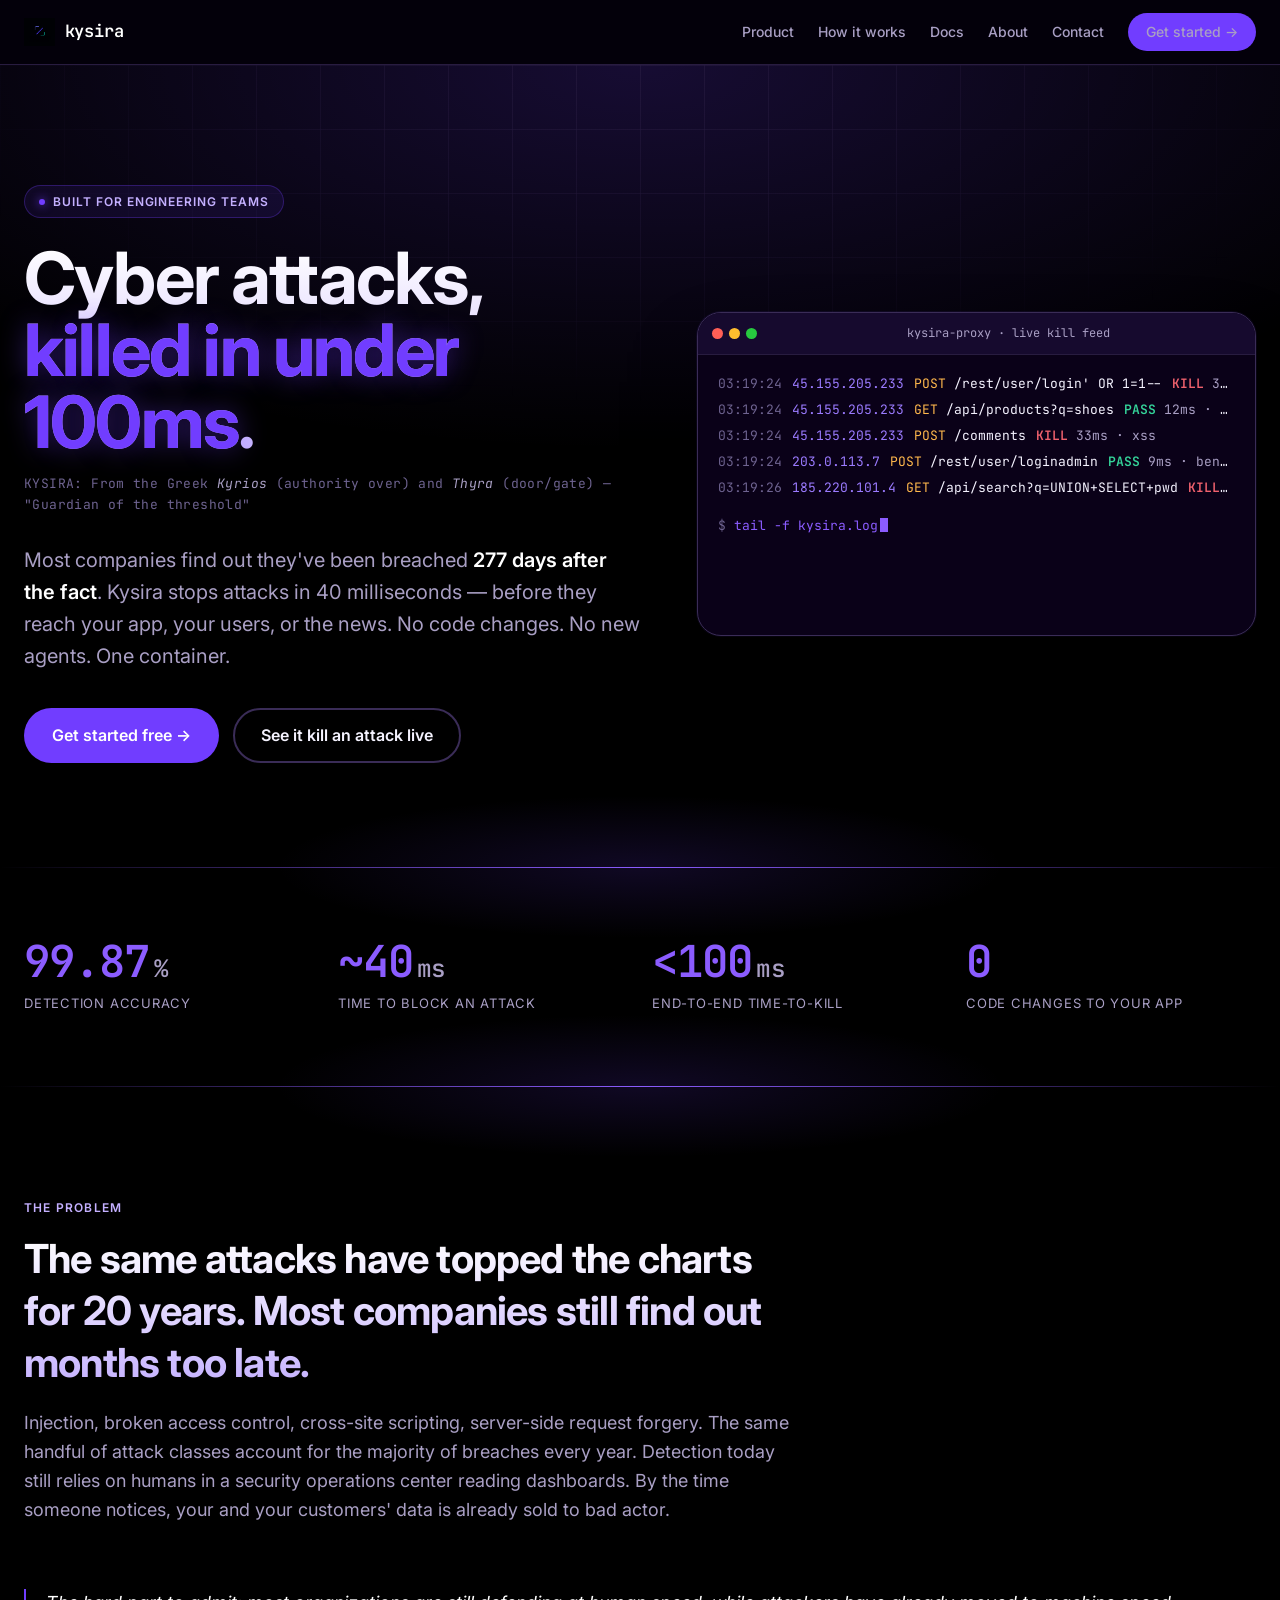
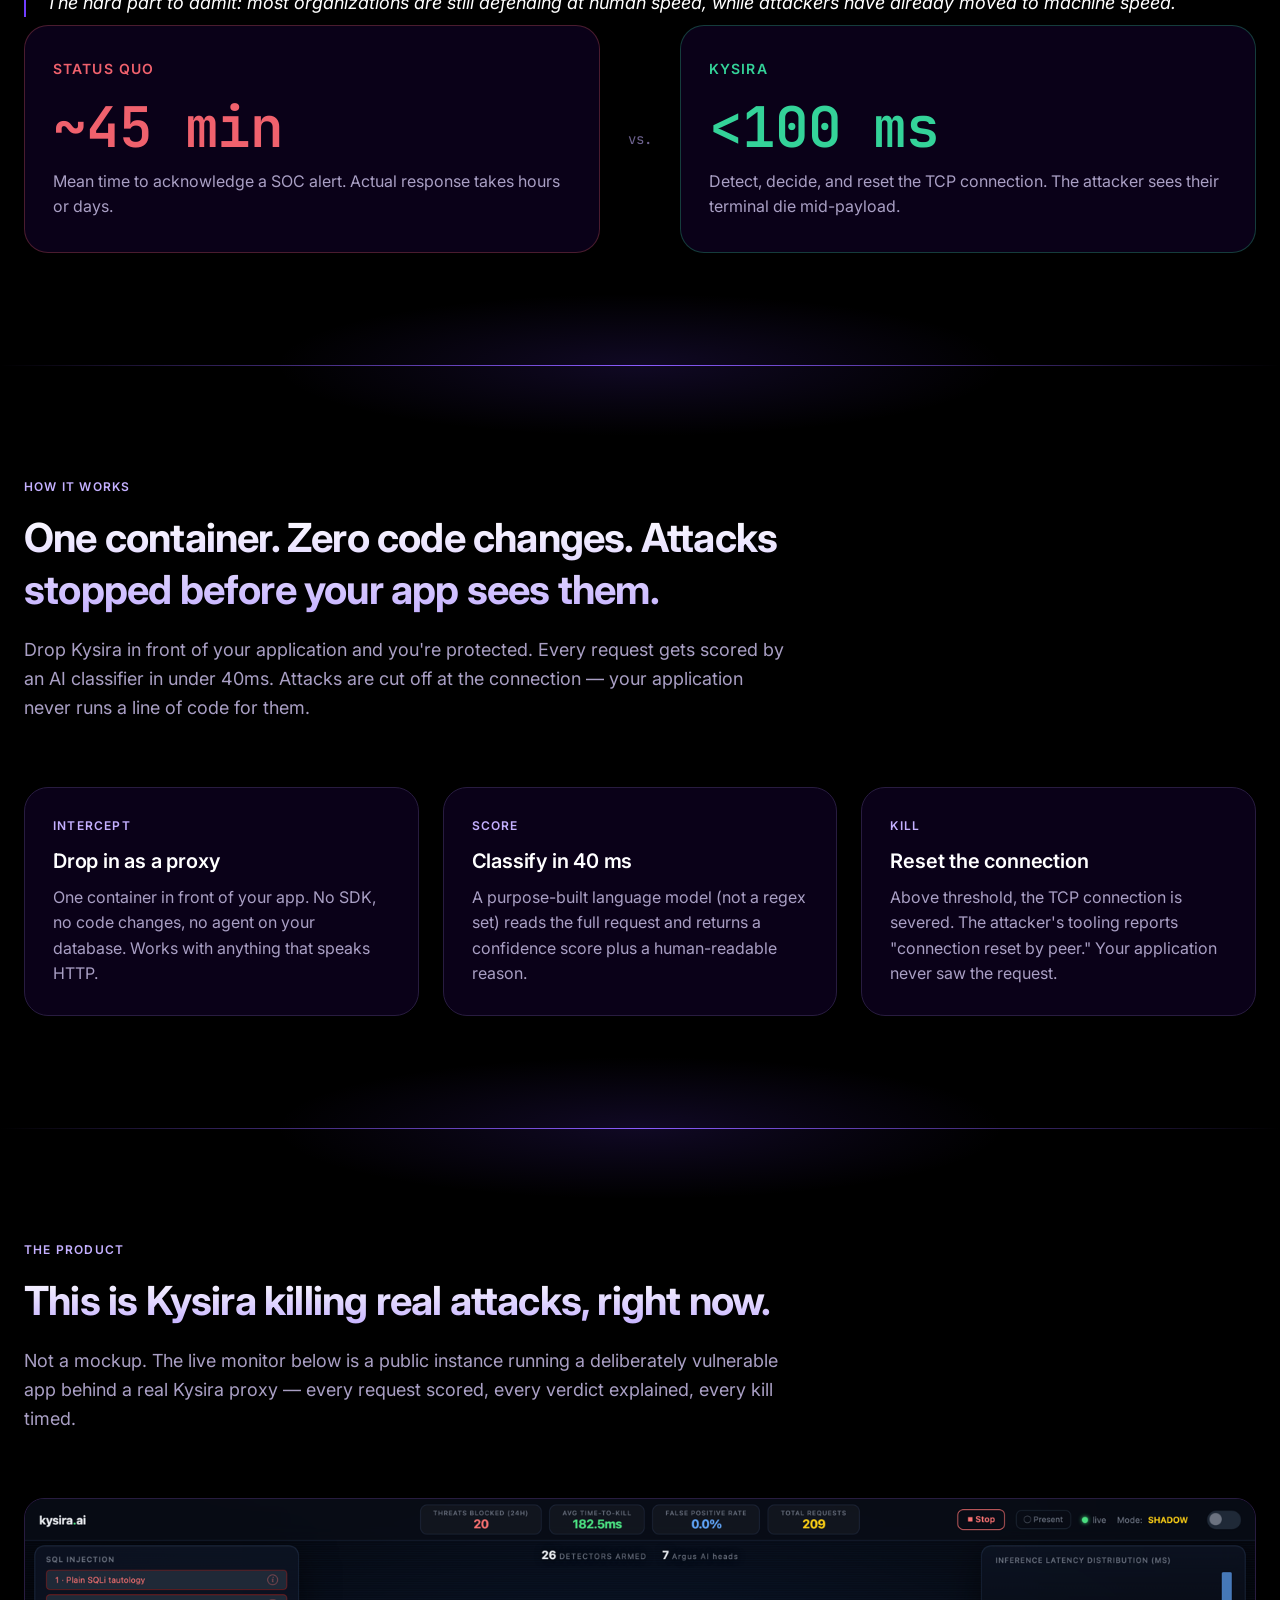
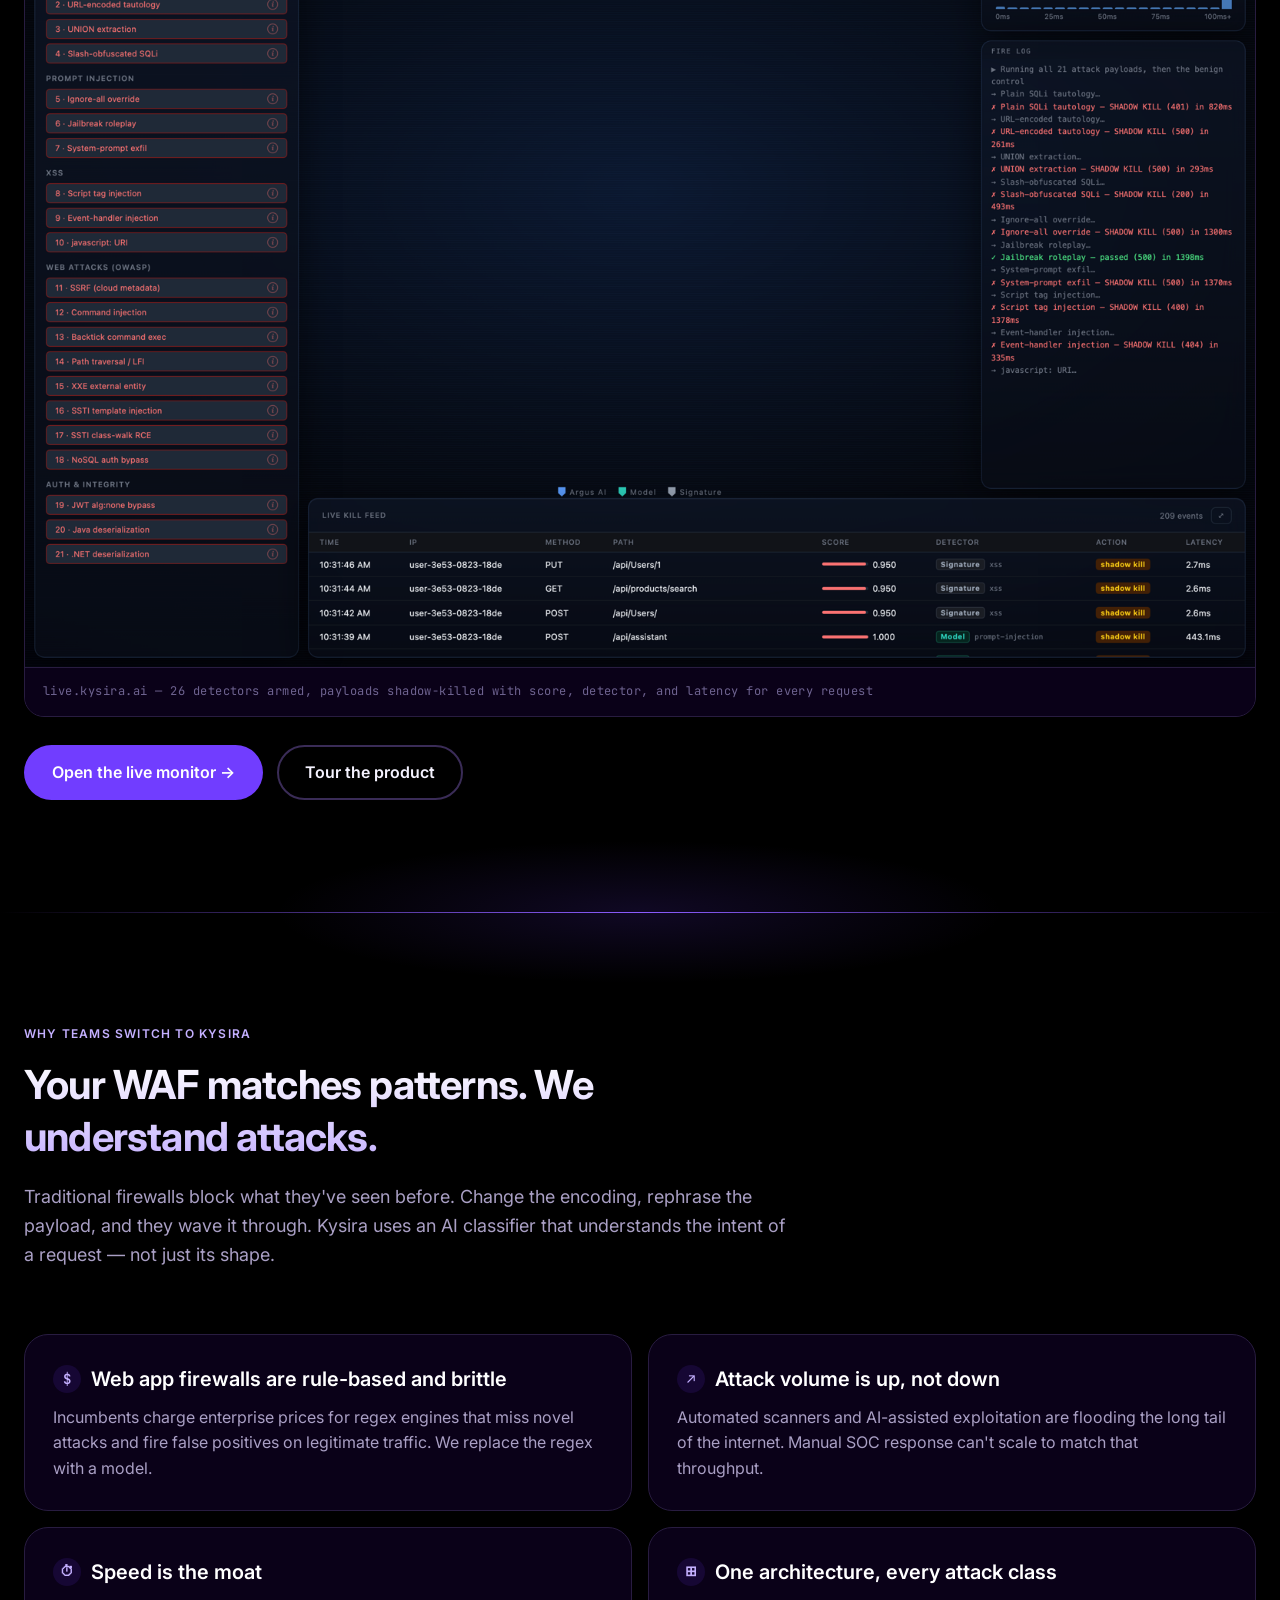
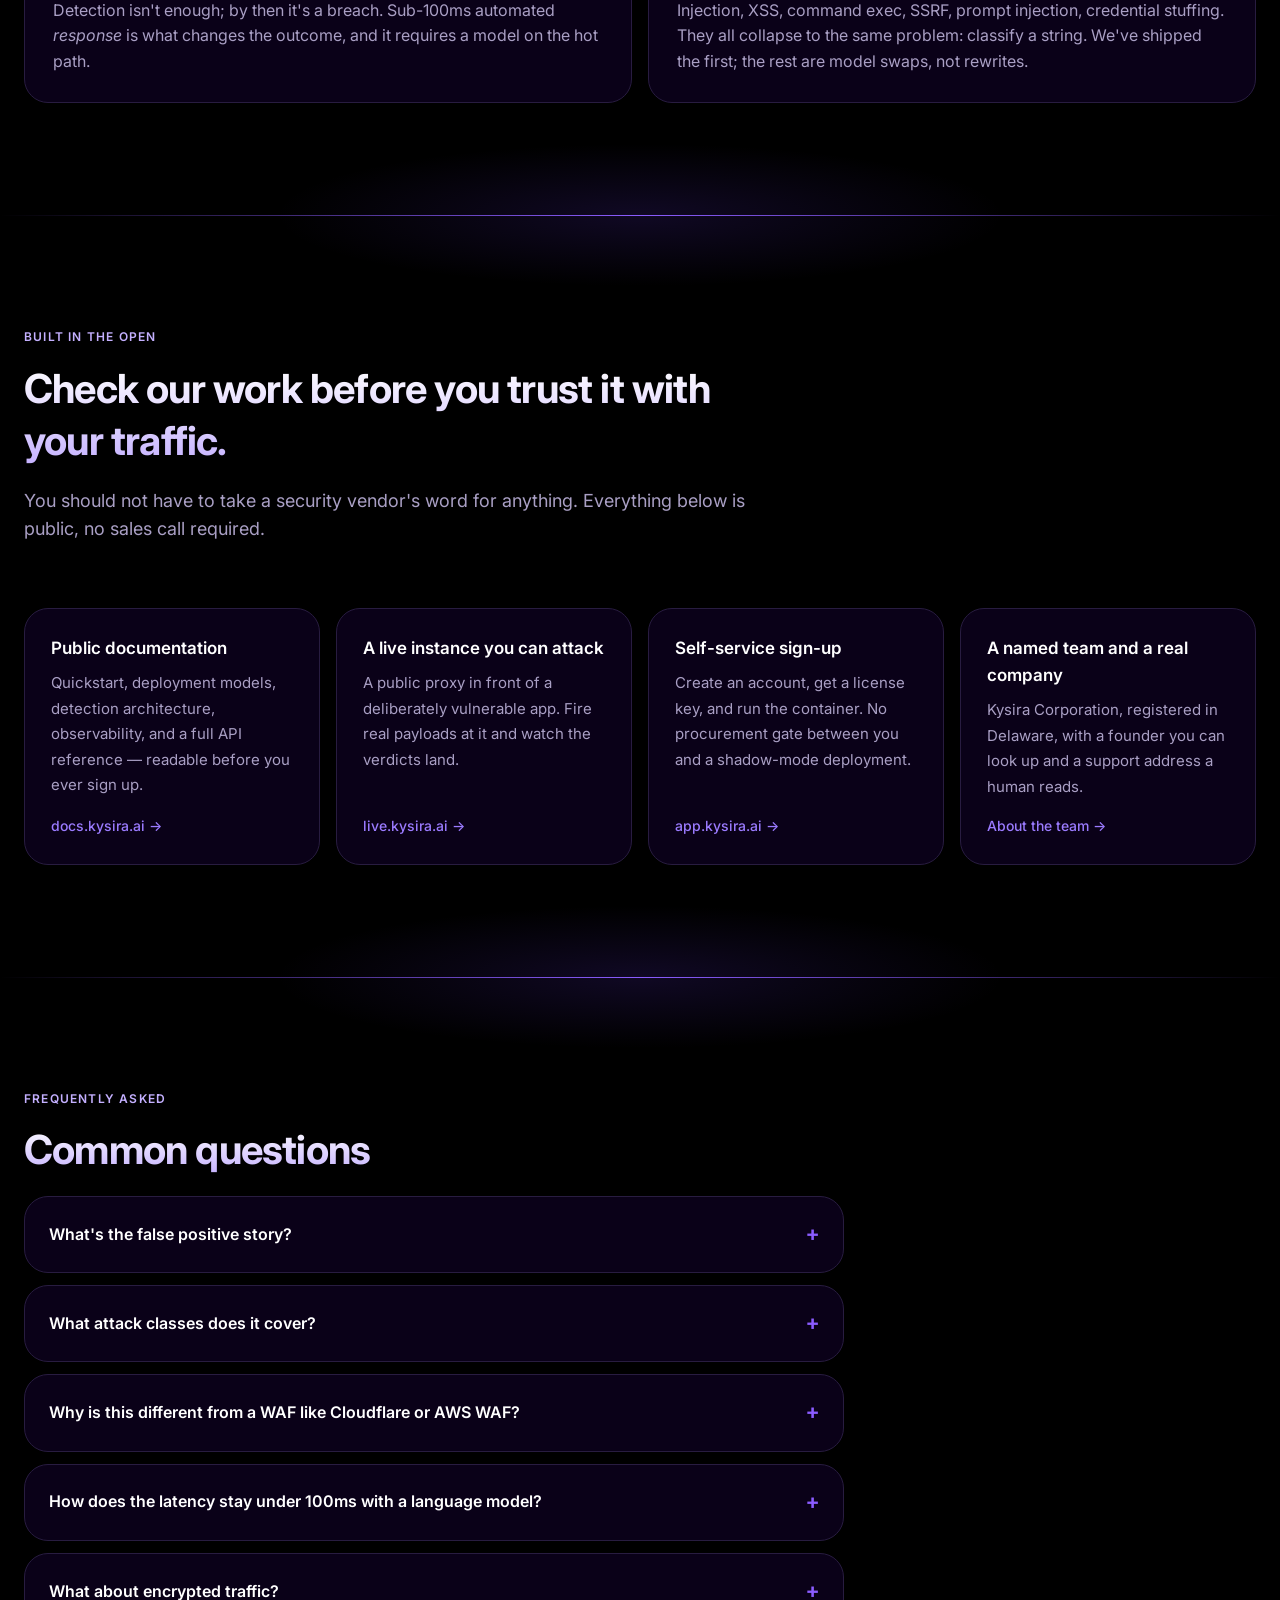
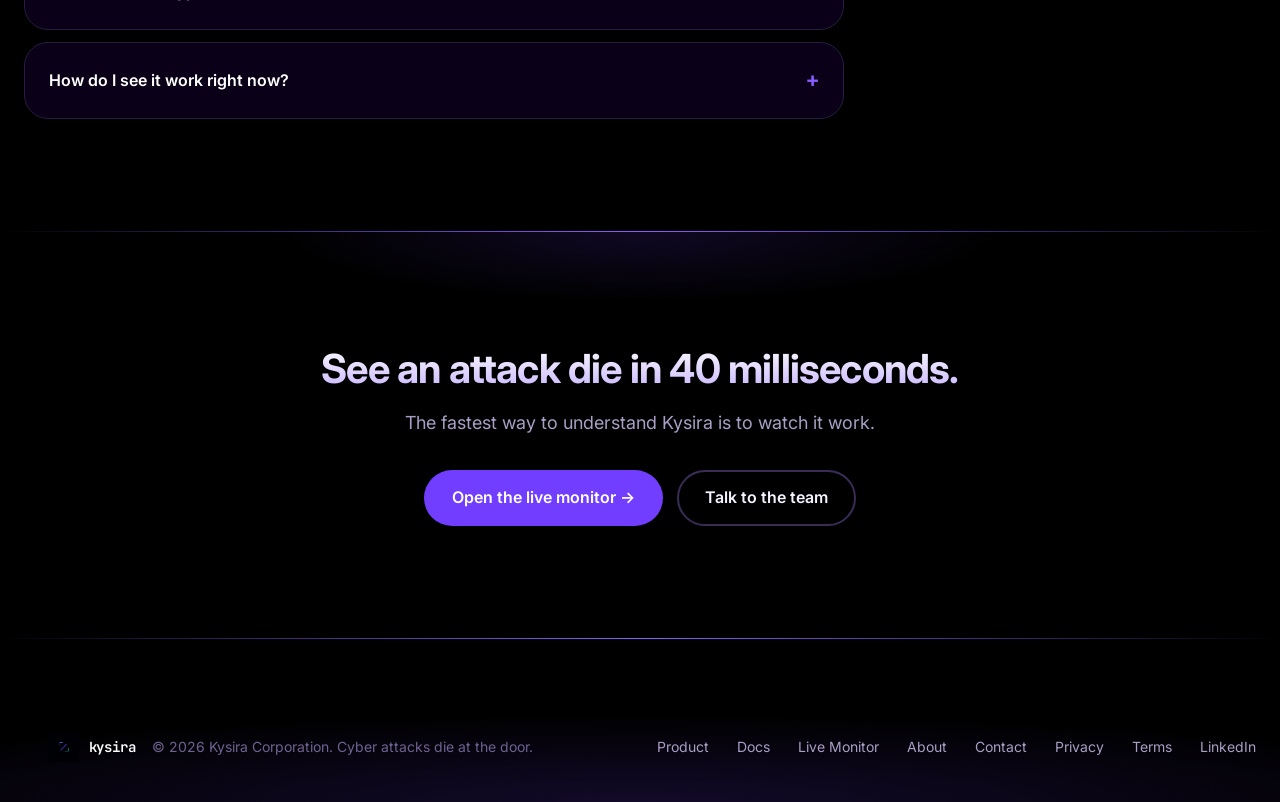
==== commit 0db3b410: "Add product, contact, and privacy pages with real product screenshots Meets vendor-review requiremen" ====
--- a/index.html
+++ b/index.html
@@ -38,11 +38,12 @@
       kysira
     </a>
     <div class="links">
+      <a href="/product.html">Product</a>
       <a href="#how">How it works</a>
-      <a href="#why">Why switch</a>
-      <a href="#faq">FAQ</a>
+      <a href="https://docs.kysira.ai" target="_blank" rel="noopener">Docs</a>
       <a href="/about.html">About</a>
-      <a class="cta" href="https://live.kysira.ai" target="_blank" rel="noopener">Live →</a>
+      <a href="/contact.html">Contact</a>
+      <a class="cta" href="https://app.kysira.ai/register" target="_blank" rel="noopener">Get started →</a>
     </div>
   </div>
 </nav>
@@ -62,10 +63,10 @@
           No code changes. No new agents. One container.
         </p>
         <div class="hero-cta">
-          <a class="btn btn-primary" href="https://live.kysira.ai" target="_blank" rel="noopener">
-            See it kill an attack live →
+          <a class="btn btn-primary" href="https://app.kysira.ai/register" target="_blank" rel="noopener">
+            Get started free →
           </a>
-          <a class="btn btn-ghost" href="https://forms.gle/uwxGqxLvbDer7f1r8">Book a demo</a>
+          <a class="btn btn-ghost" href="https://live.kysira.ai" target="_blank" rel="noopener">See it kill an attack live</a>
         </div>
       </div>
 
@@ -157,6 +158,26 @@
         <h4>Reset the connection</h4>
         <p>Above threshold, the TCP connection is severed. The attacker's tooling reports "connection reset by peer." Your application never saw the request.</p>
       </div>
+    </div>
+  </div>
+</section>
+
+<section class="block" id="product">
+  <div class="wrap">
+    <div class="section-eyebrow">The product</div>
+    <h2>This is Kysira killing real attacks, right now.</h2>
+    <p class="lead">
+      Not a mockup. The live monitor below is a public instance running a deliberately vulnerable app behind a real Kysira proxy — every request scored, every verdict explained, every kill timed.
+    </p>
+
+    <figure class="showcase">
+      <img src="assets/images/screenshots/live-monitor.png" alt="Kysira live threat monitor: 26 detectors armed, a fire log showing SQL injection, prompt injection and XSS payloads being shadow-killed, and a live kill feed with per-request scores and latencies" width="1600" height="1000" />
+      <figcaption>live.kysira.ai — 26 detectors armed, payloads shadow-killed with score, detector, and latency for every request</figcaption>
+    </figure>
+
+    <div class="showcase-links">
+      <a class="btn btn-primary" href="https://live.kysira.ai" target="_blank" rel="noopener">Open the live monitor →</a>
+      <a class="btn btn-ghost" href="/product.html">Tour the product</a>
     </div>
   </div>
 </section>
@@ -220,6 +241,39 @@
   </div>
 </section> -->
 
+<section class="block" id="trust">
+  <div class="wrap">
+    <div class="section-eyebrow">Built in the open</div>
+    <h2>Check our work before you trust it with your traffic.</h2>
+    <p class="lead">
+      You should not have to take a security vendor's word for anything. Everything below is public, no sales call required.
+    </p>
+
+    <div class="trust-grid">
+      <div class="trust-card">
+        <h4>Public documentation</h4>
+        <p>Quickstart, deployment models, detection architecture, observability, and a full API reference — readable before you ever sign up.</p>
+        <a href="https://docs.kysira.ai" target="_blank" rel="noopener">docs.kysira.ai →</a>
+      </div>
+      <div class="trust-card">
+        <h4>A live instance you can attack</h4>
+        <p>A public proxy in front of a deliberately vulnerable app. Fire real payloads at it and watch the verdicts land.</p>
+        <a href="https://live.kysira.ai" target="_blank" rel="noopener">live.kysira.ai →</a>
+      </div>
+      <div class="trust-card">
+        <h4>Self-service sign-up</h4>
+        <p>Create an account, get a license key, and run the container. No procurement gate between you and a shadow-mode deployment.</p>
+        <a href="https://app.kysira.ai/register" target="_blank" rel="noopener">app.kysira.ai →</a>
+      </div>
+      <div class="trust-card">
+        <h4>A named team and a real company</h4>
+        <p>Kysira Corporation, registered in Delaware, with a founder you can look up and a support address a human reads.</p>
+        <a href="/about.html">About the team →</a>
+      </div>
+    </div>
+  </div>
+</section>
+
 <section class="block" id="faq">
   <div class="wrap">
     <div class="section-eyebrow">Frequently asked</div>
@@ -272,13 +326,15 @@
         <img src="assets/images/kysira-logo.png" alt="" class="brand-logo" aria-hidden="true" />
         kysira
       </a>
-      <span class="copy">© 2026 Kysira. Cyber attacks die at the door.</span>
+      <span class="copy">© 2026 Kysira Corporation. Cyber attacks die at the door.</span>
     </div>
     <div>
+      <a href="/product.html">Product</a>
+      <a href="https://docs.kysira.ai" target="_blank" rel="noopener">Docs</a>
       <a href="https://live.kysira.ai" target="_blank" rel="noopener">Live Monitor</a>
-      <a href="https://shop.kysira.ai" target="_blank" rel="noopener">OWASP Site</a>
-      <a href="https://forms.gle/uwxGqxLvbDer7f1r8">Contact</a>
       <a href="/about.html">About</a>
+      <a href="/contact.html">Contact</a>
+      <a href="/privacy.html">Privacy</a>
       <a href="/terms.html">Terms</a>
       <a href="https://www.linkedin.com/company/kysira/" target="_blank" rel="noopener">LinkedIn</a>
     </div>
--- a/assets/css/styles.css
+++ b/assets/css/styles.css
@@ -430,6 +430,48 @@
 .attr-name { font-weight: 600; font-size: 14px; color: var(--heading); }
 .attr-role { font-size: 13px; color: var(--text-muted); margin-top: 3px; }
 
+/* ---------- Product showcase (real screenshots) ---------- */
+.showcase {
+  margin: 40px 0 0;
+  border: 1px solid var(--border);
+  border-radius: 20px;
+  overflow: hidden;
+  background: var(--bg-panel);
+  box-shadow: 0 30px 80px rgba(0,0,0,0.55);
+}
+.showcase img { display: block; width: 100%; height: auto; }
+.showcase figcaption {
+  font-family: var(--mono);
+  font-size: 12px;
+  color: var(--text-dim);
+  letter-spacing: 0.04em;
+  padding: 14px 18px;
+  border-top: 1px solid var(--border);
+  background: var(--bg-elev);
+}
+.showcase-links {
+  display: flex; gap: 14px; flex-wrap: wrap; margin-top: 28px;
+}
+
+/* ---------- Trust strip ---------- */
+.trust-grid {
+  display: grid; grid-template-columns: repeat(4, 1fr); gap: 16px; margin-top: 36px;
+}
+@media (max-width: 900px) { .trust-grid { grid-template-columns: repeat(2, 1fr); } }
+@media (max-width: 560px) { .trust-grid { grid-template-columns: 1fr; } }
+.trust-card {
+  background: var(--bg-panel);
+  border: 1px solid var(--border);
+  border-radius: 24px;
+  padding: 26px;
+  display: flex; flex-direction: column; gap: 8px;
+  transition: border-color 0.2s ease;
+}
+.trust-card:hover { border-color: var(--border-strong); }
+.trust-card h4 { margin: 0; font-size: 17px; font-weight: 600; color: var(--heading); }
+.trust-card p { margin: 0; color: var(--text-muted); font-size: 15px; line-height: 1.7; }
+.trust-card a { font-size: 14px; font-weight: 500; margin-top: auto; padding-top: 8px; }
+
 .pull-quote {
   margin: 24px 0 0;
   padding-left: 20px;
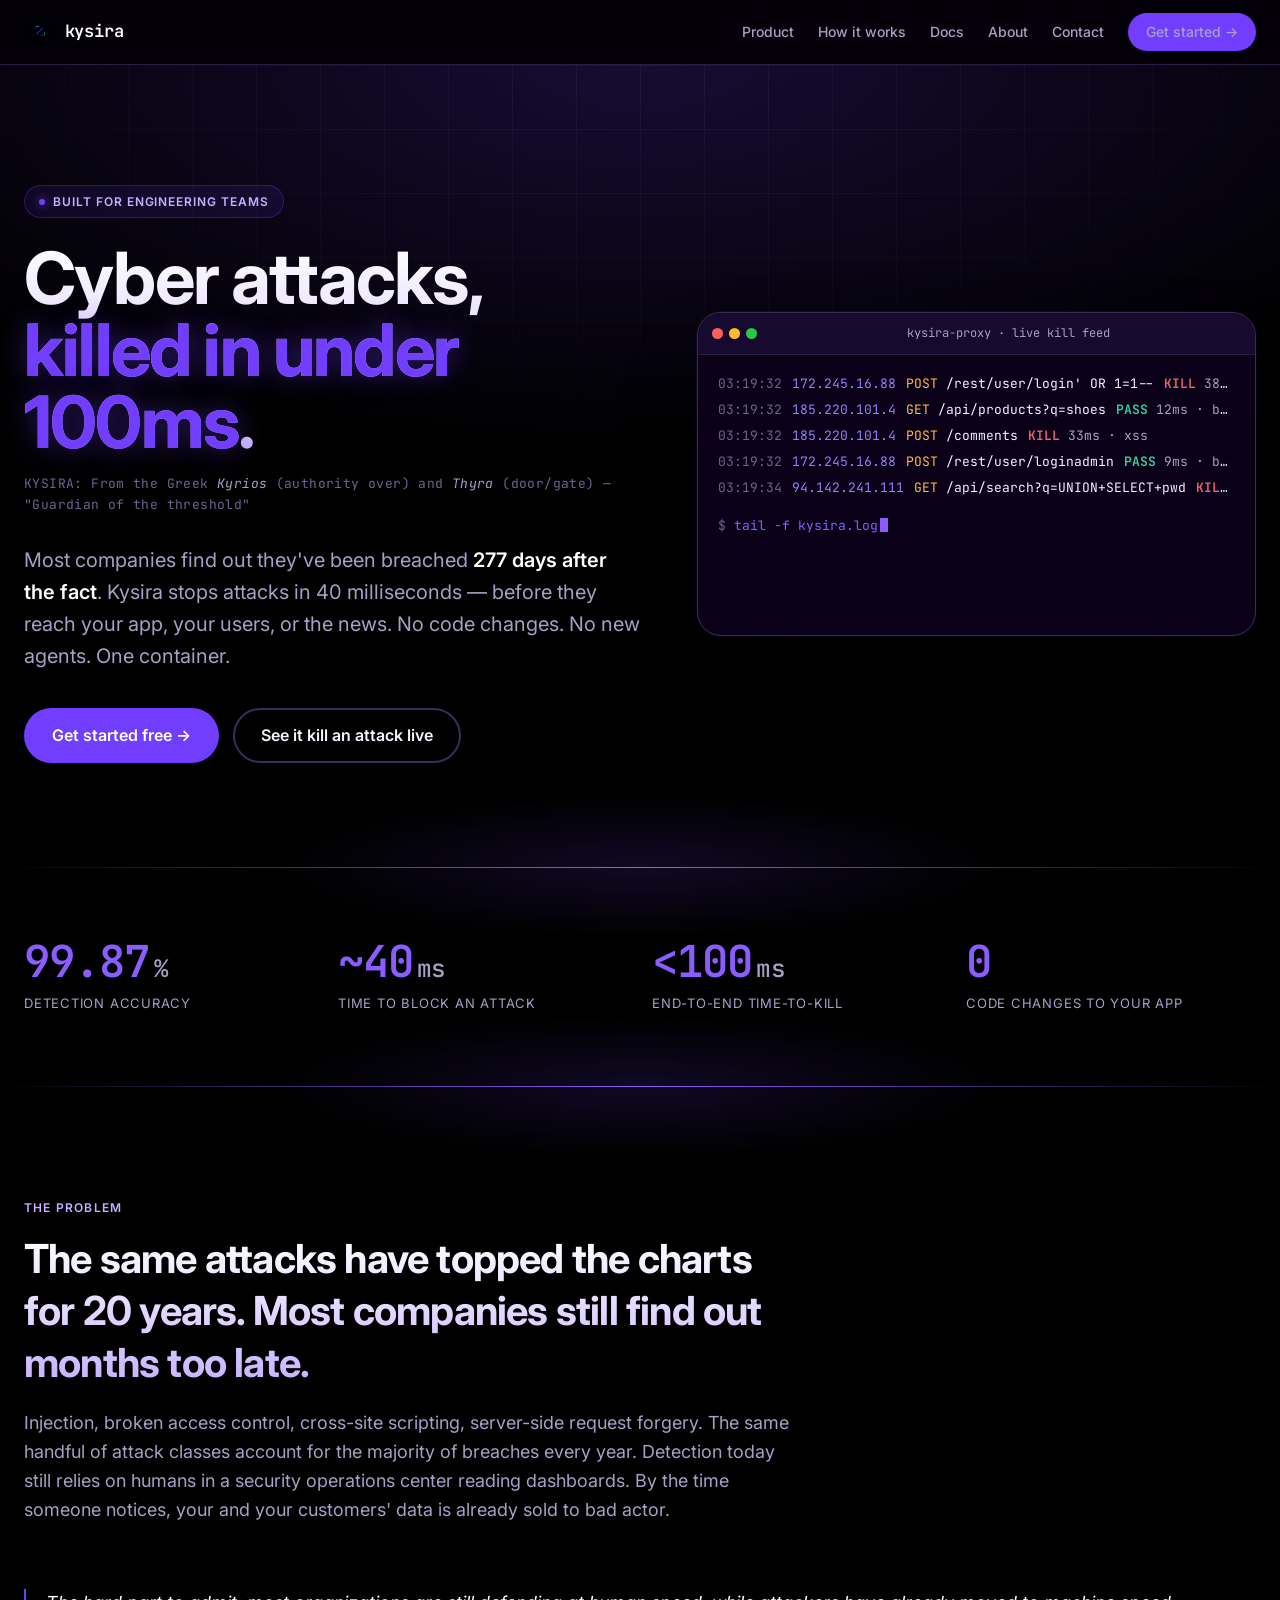
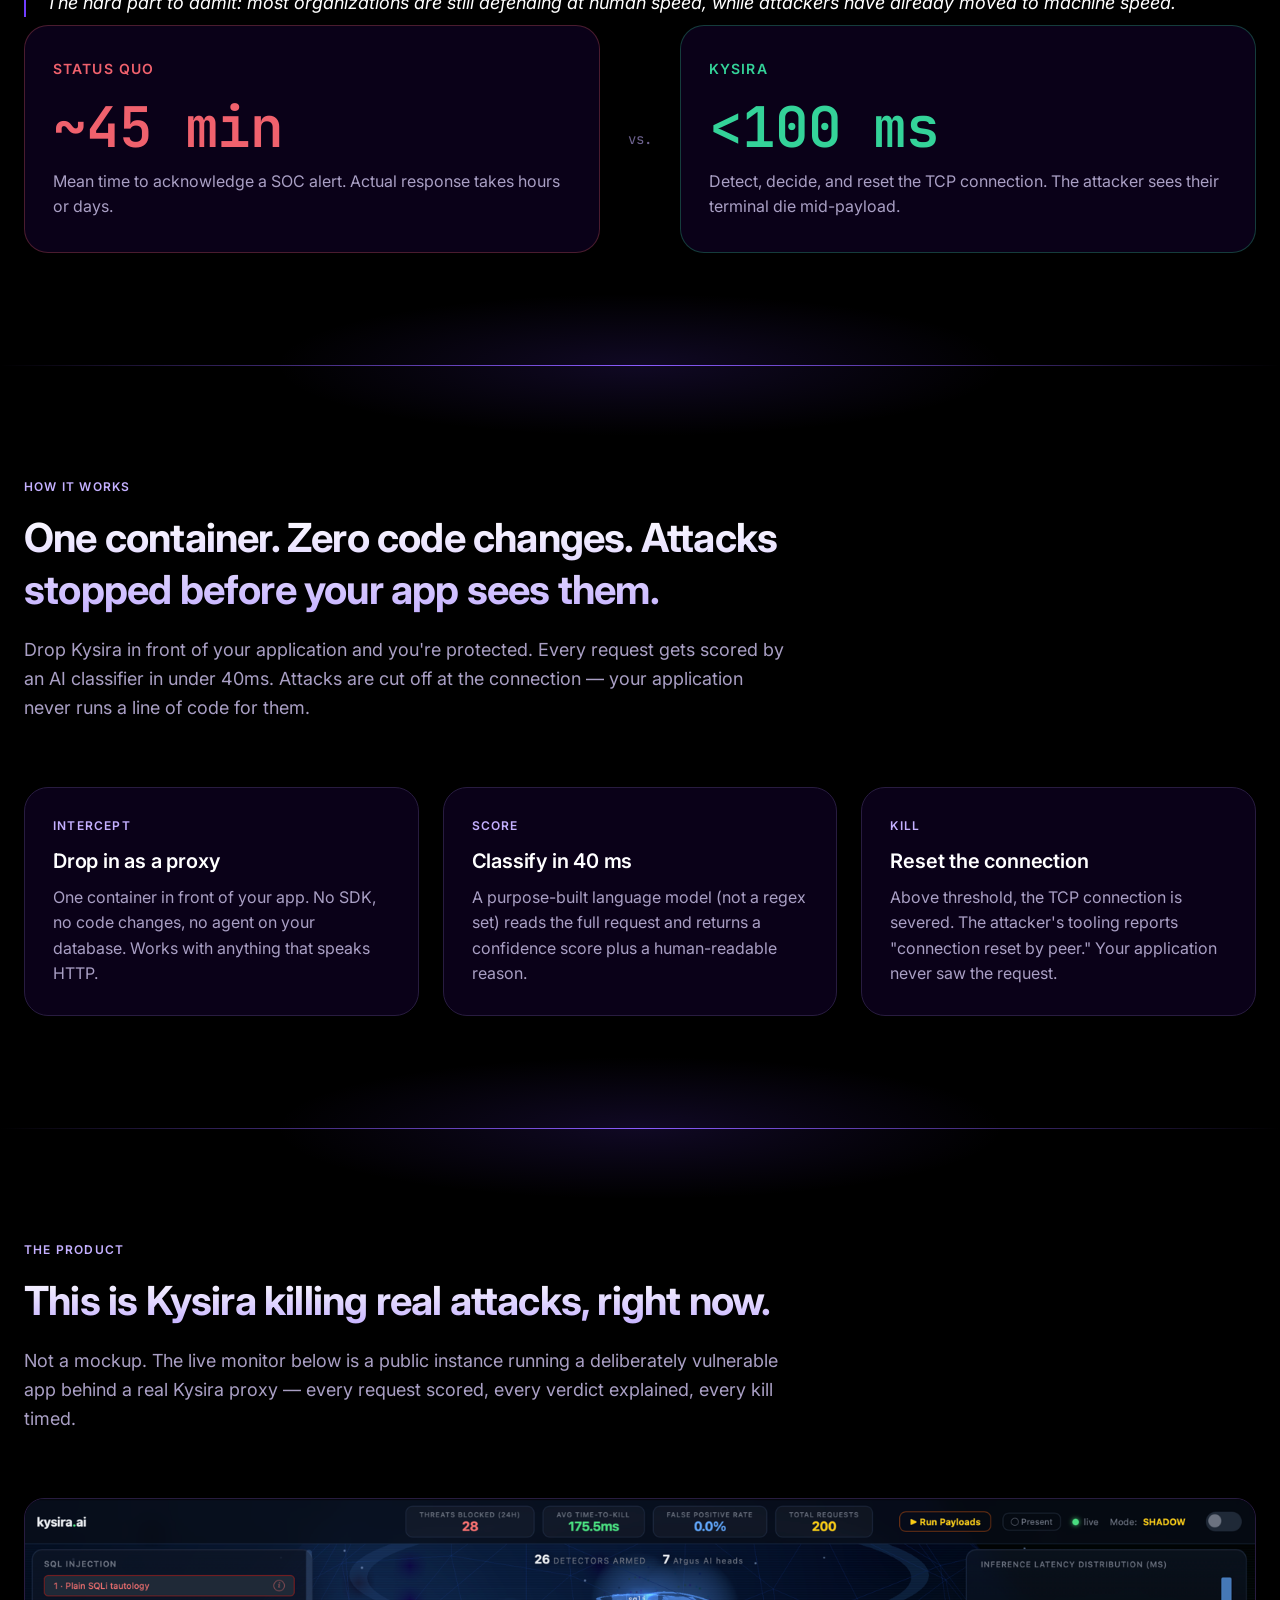
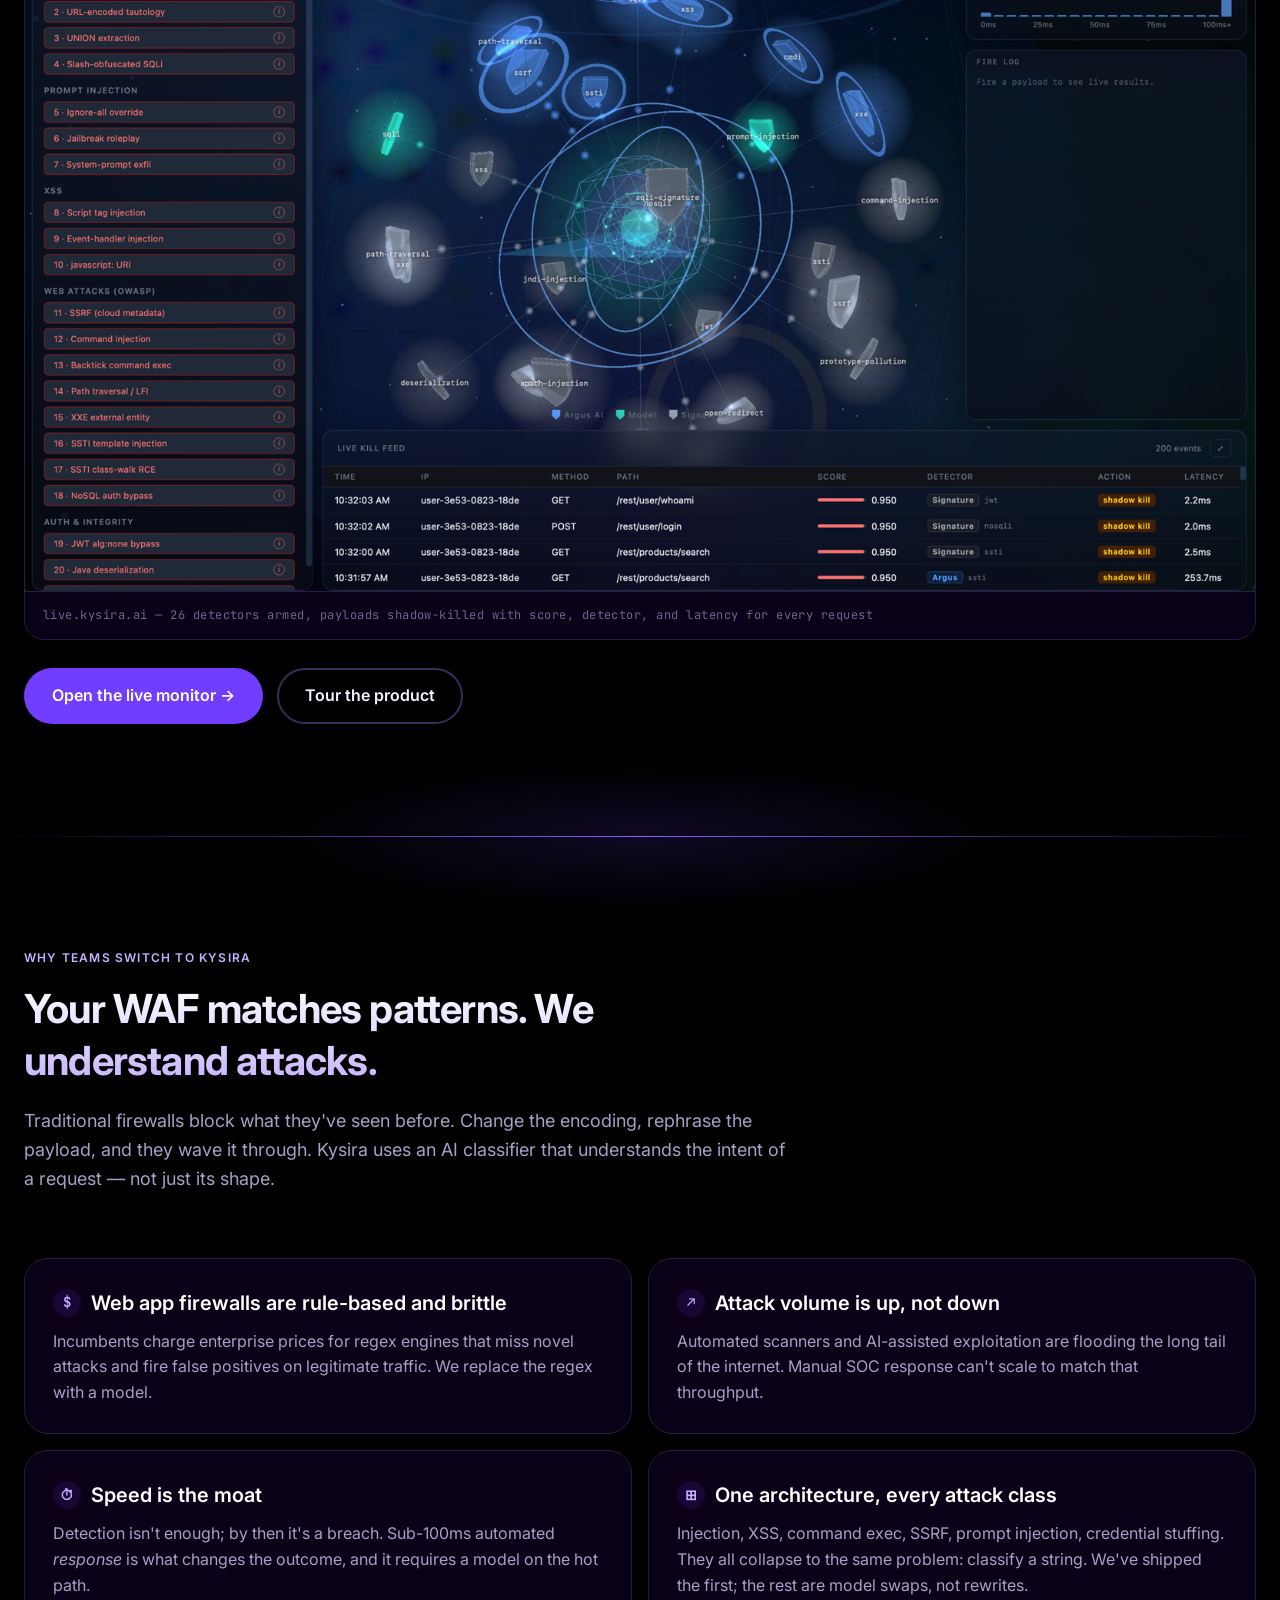
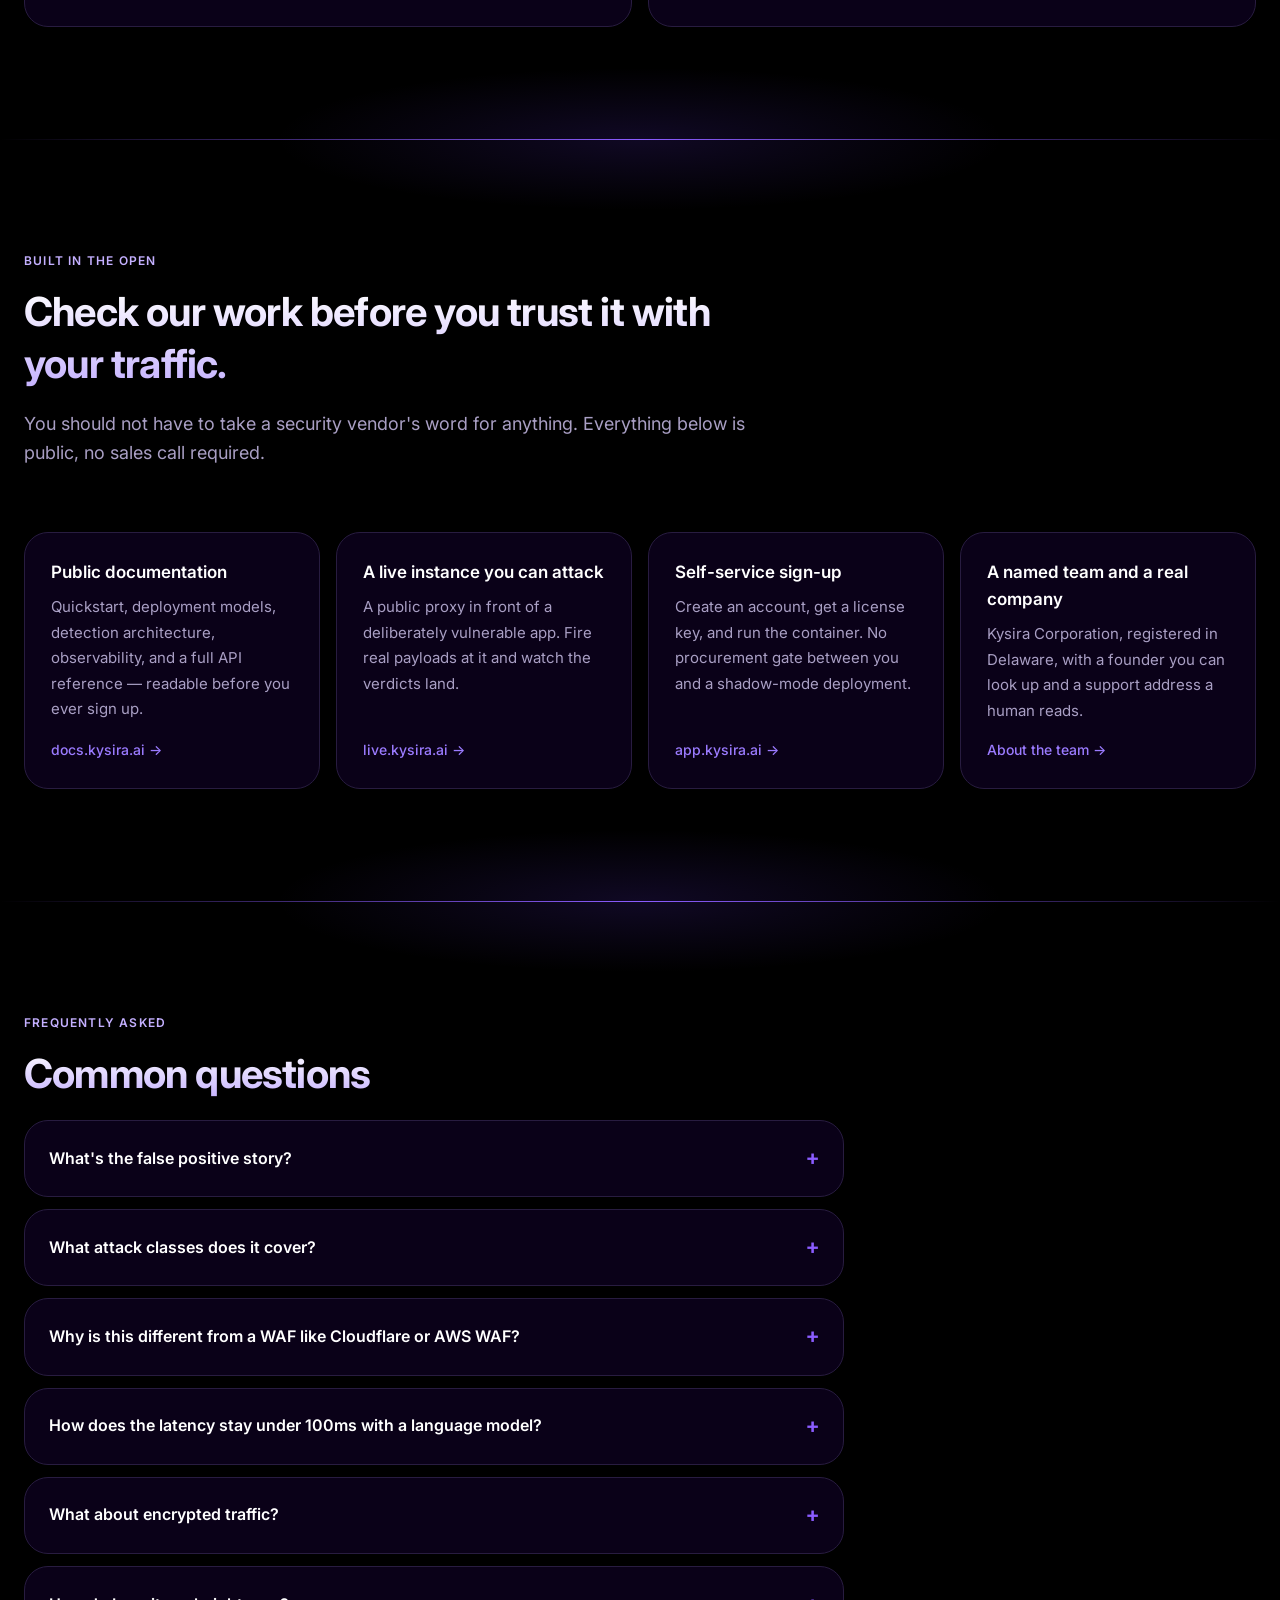
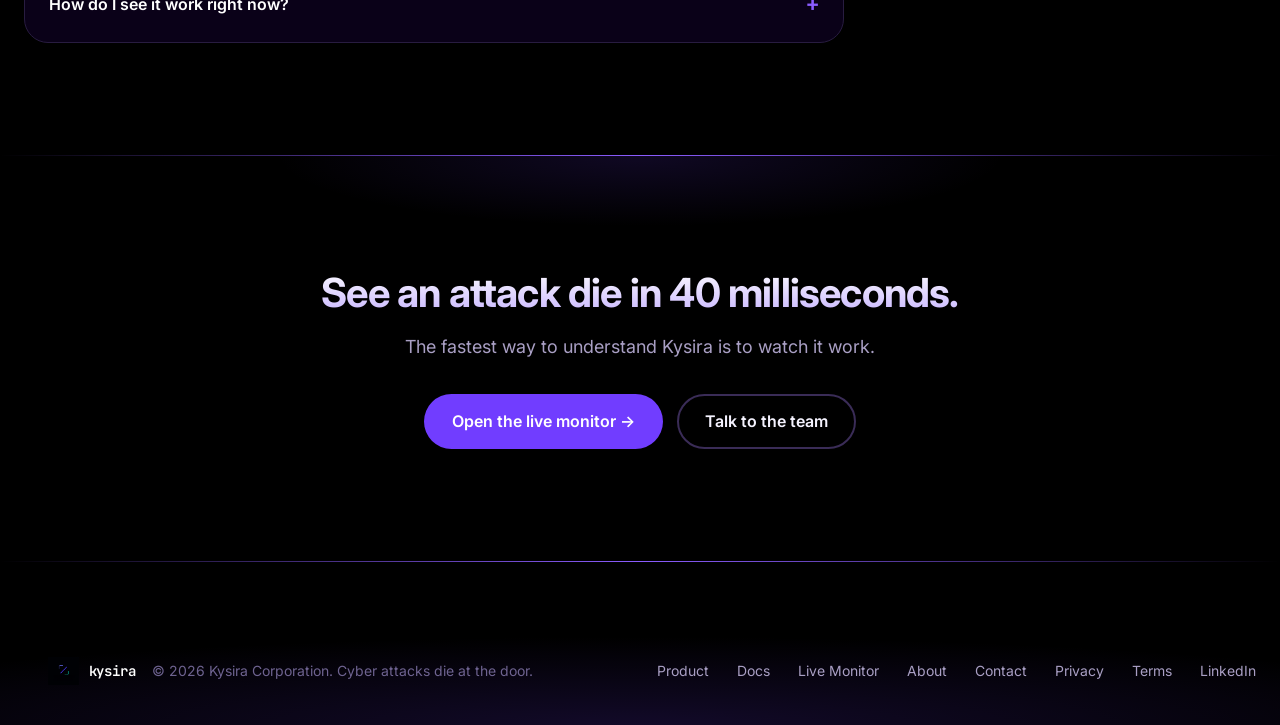
==== commit b8540735: "Swap live monitor screenshot for the attack-surface constellation view" ====
--- a/index.html
+++ b/index.html
@@ -171,7 +171,7 @@
     </p>
 
     <figure class="showcase">
-      <img src="assets/images/screenshots/live-monitor.png" alt="Kysira live threat monitor: 26 detectors armed, a fire log showing SQL injection, prompt injection and XSS payloads being shadow-killed, and a live kill feed with per-request scores and latencies" width="1600" height="1000" />
+      <img src="assets/images/screenshots/live-monitor.png" alt="Kysira live threat monitor: 26 detectors armed, an attack-surface constellation of detector types (SQLi, XSS, SSRF, prompt injection, command injection, and more), and a live kill feed with per-request scores and latencies" width="1600" height="901" />
       <figcaption>live.kysira.ai — 26 detectors armed, payloads shadow-killed with score, detector, and latency for every request</figcaption>
     </figure>
 
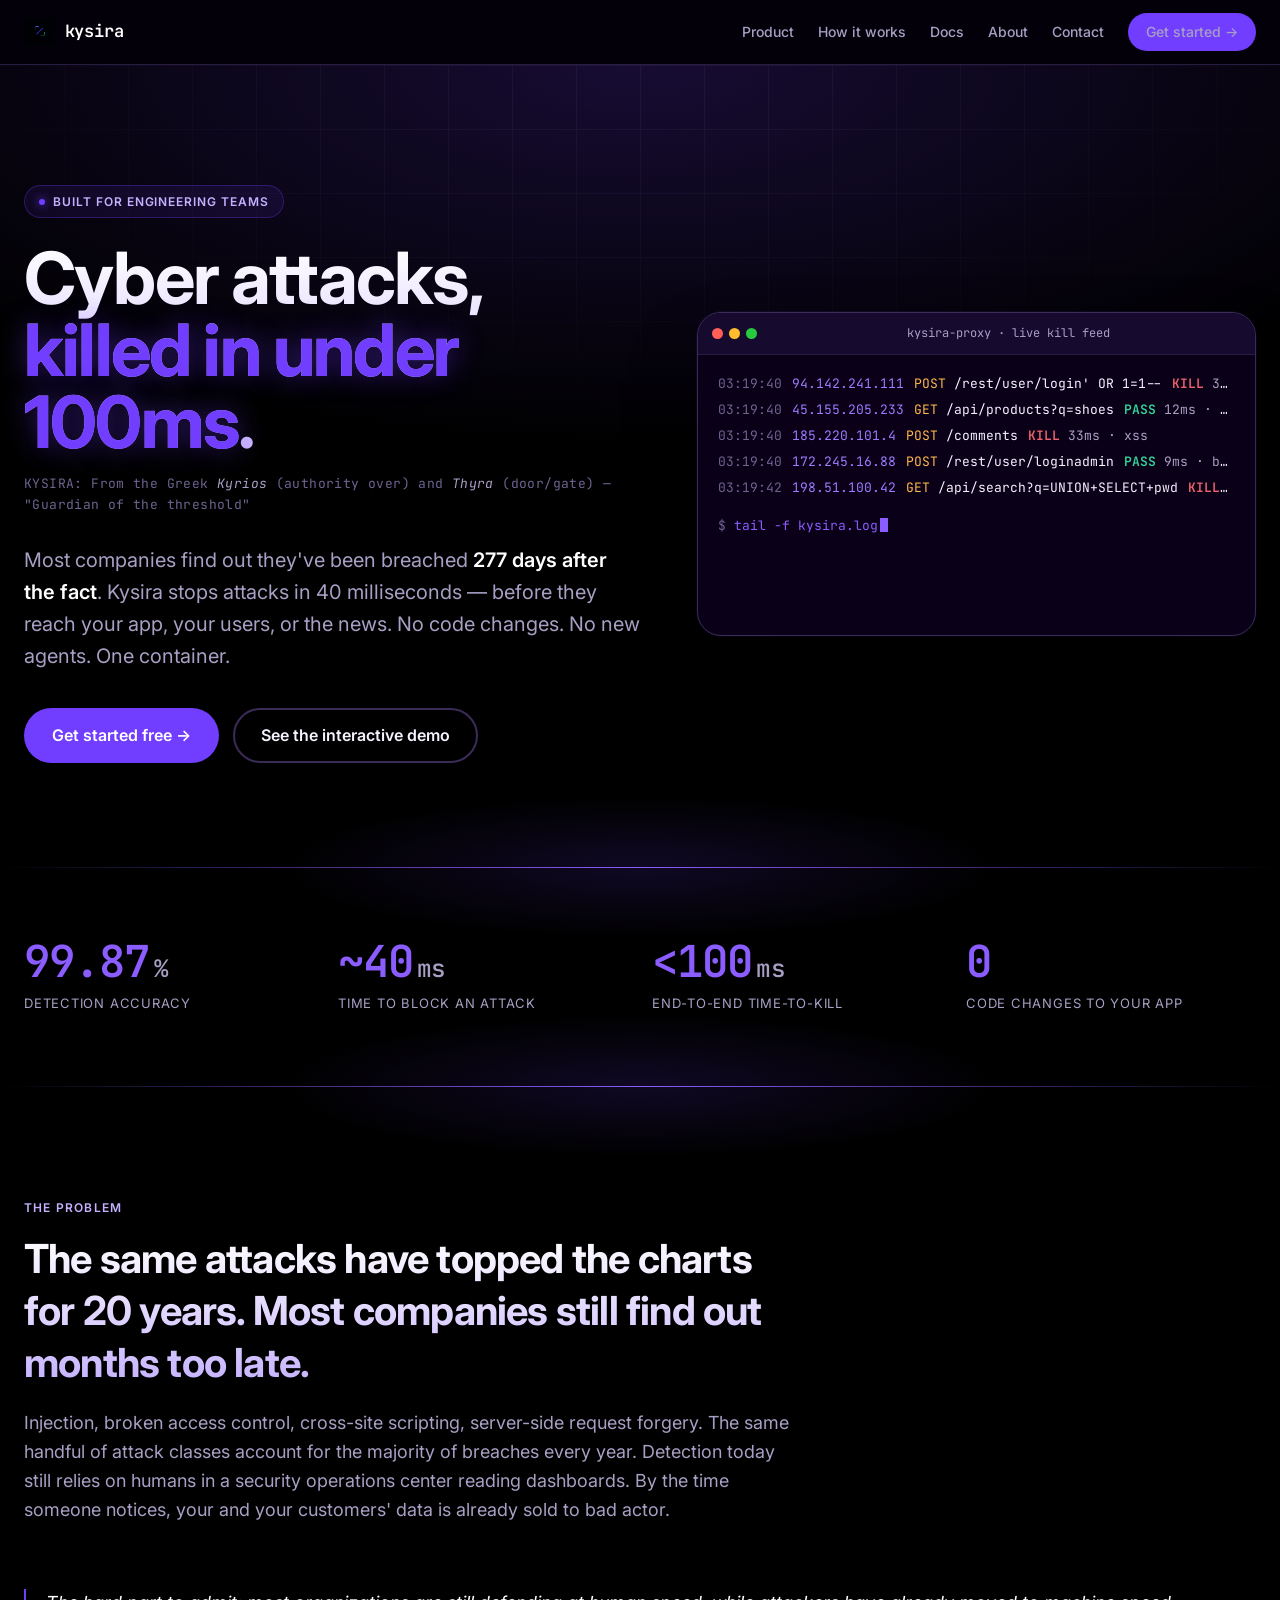
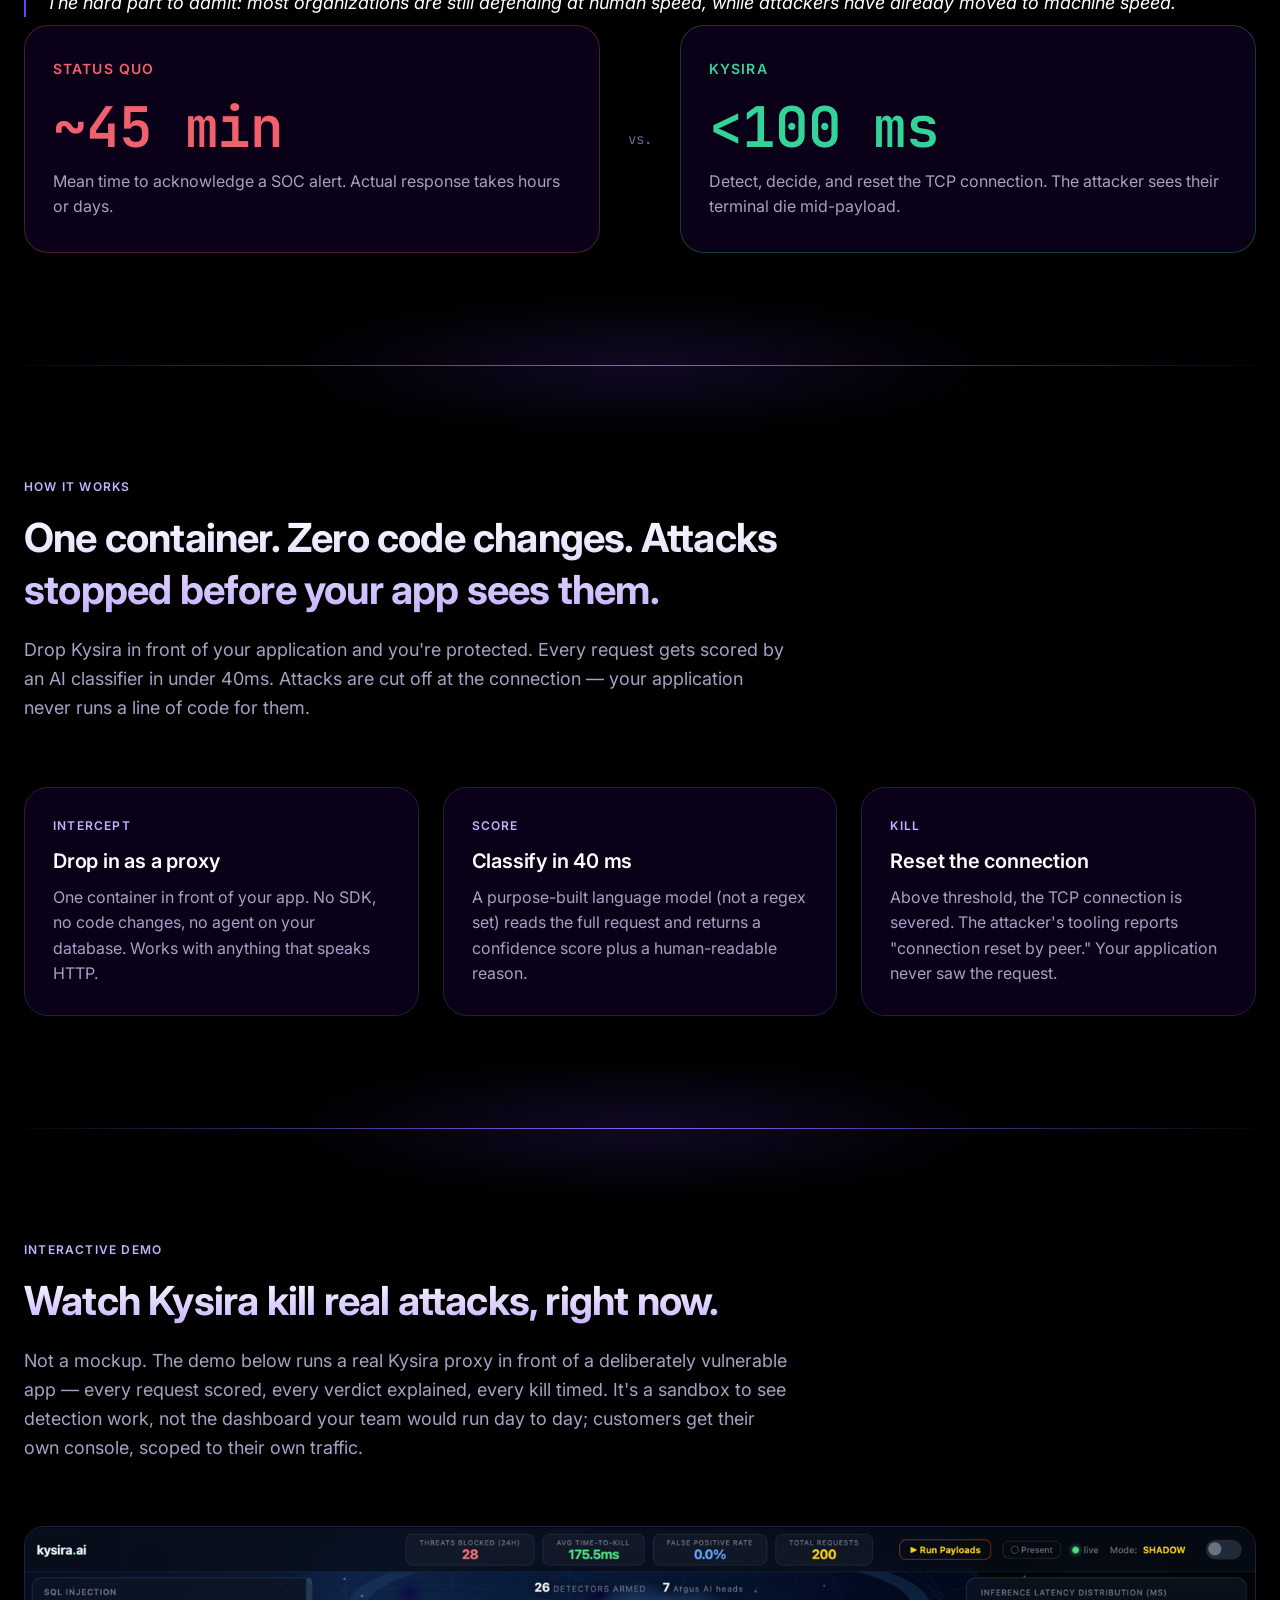
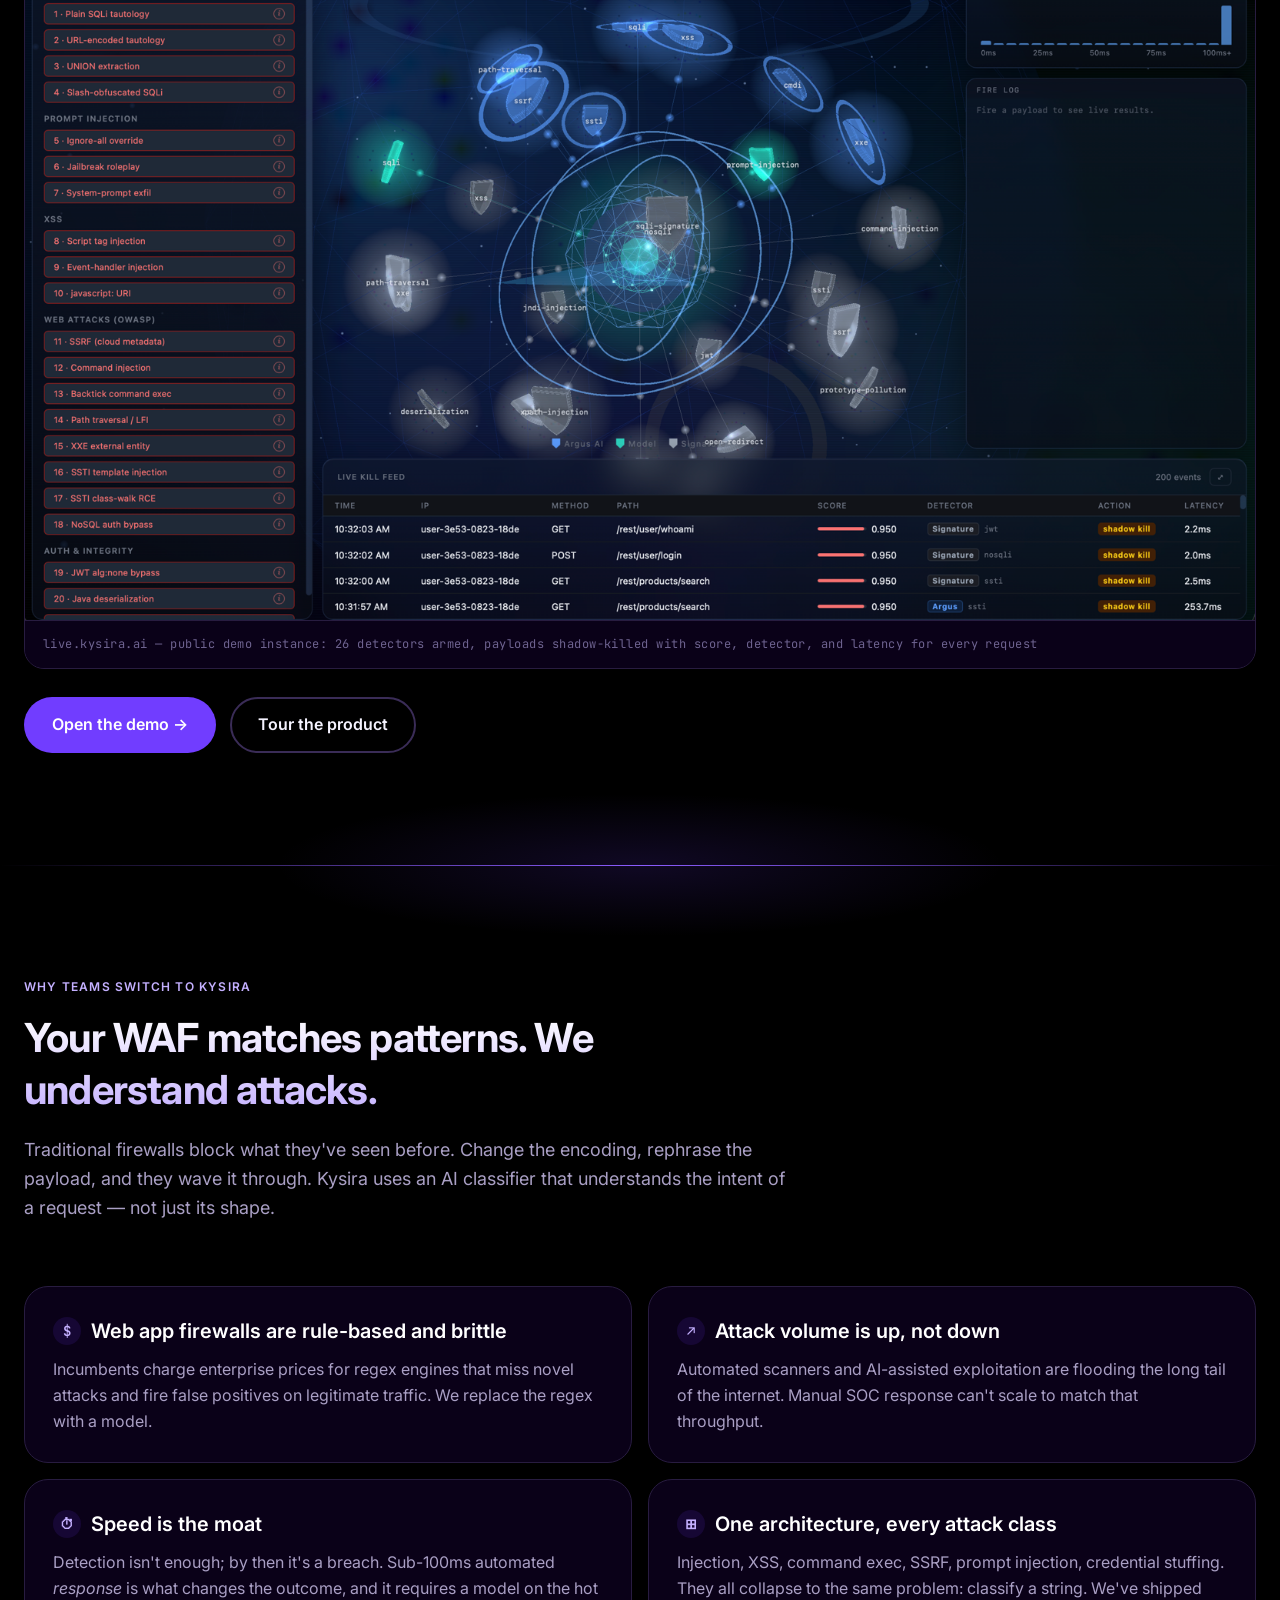
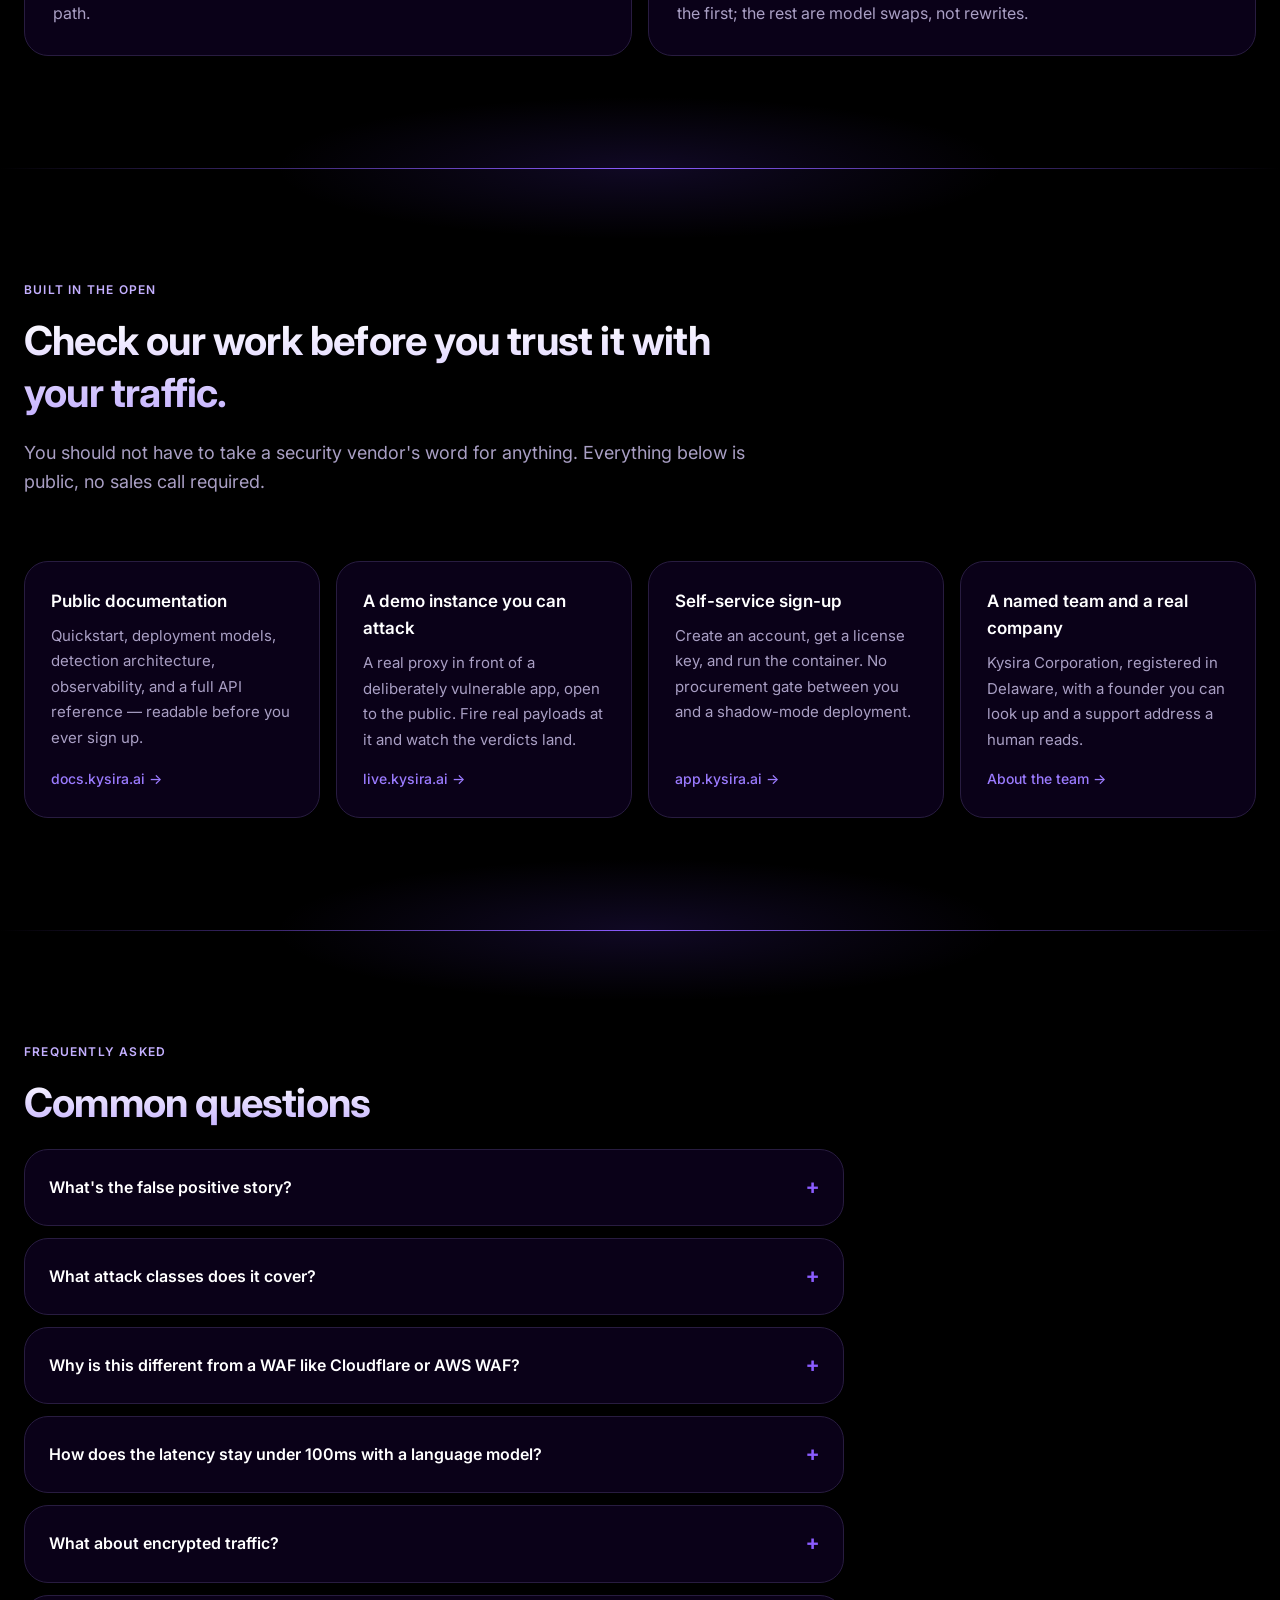
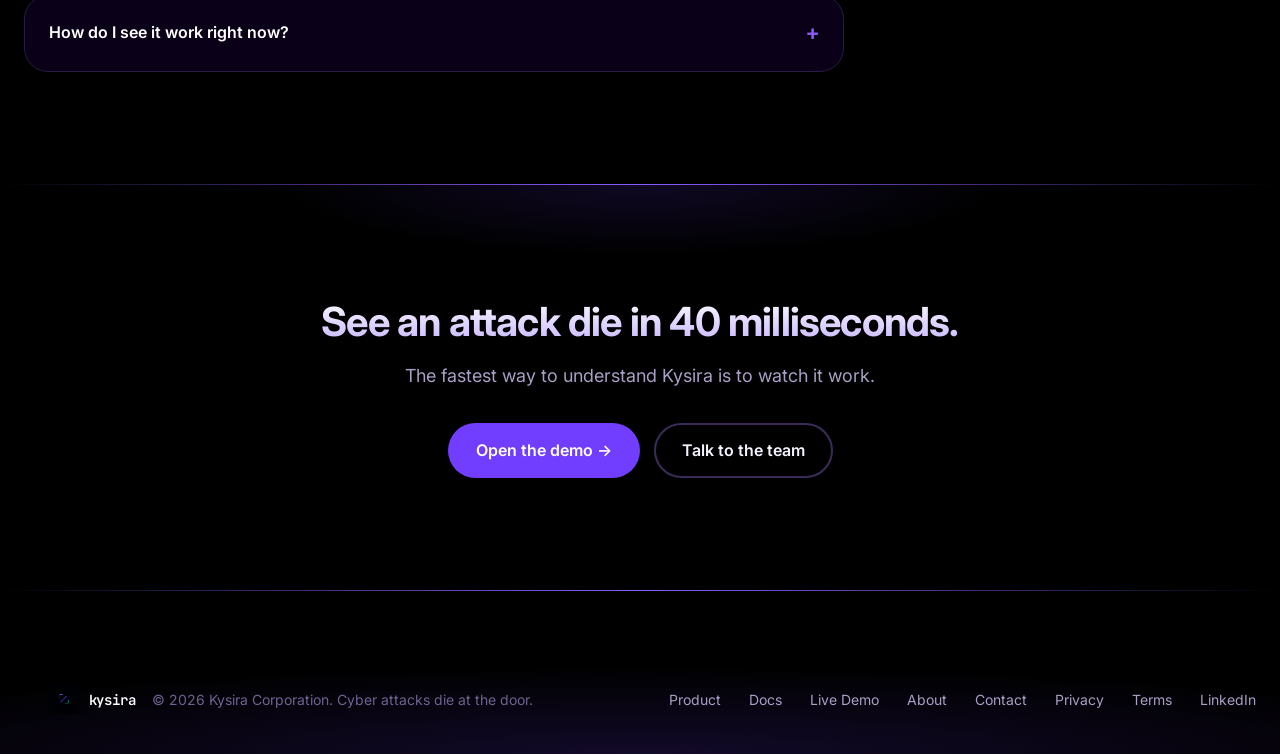
==== commit b1553f19: "Clarify the live monitor is a demo, not the customer product Nothing at live.kysira.ai ships to clie" ====
--- a/index.html
+++ b/index.html
@@ -66,7 +66,7 @@
           <a class="btn btn-primary" href="https://app.kysira.ai/register" target="_blank" rel="noopener">
             Get started free →
           </a>
-          <a class="btn btn-ghost" href="https://live.kysira.ai" target="_blank" rel="noopener">See it kill an attack live</a>
+          <a class="btn btn-ghost" href="https://live.kysira.ai" target="_blank" rel="noopener">See the interactive demo</a>
         </div>
       </div>
 
@@ -164,19 +164,19 @@
 
 <section class="block" id="product">
   <div class="wrap">
-    <div class="section-eyebrow">The product</div>
-    <h2>This is Kysira killing real attacks, right now.</h2>
-    <p class="lead">
-      Not a mockup. The live monitor below is a public instance running a deliberately vulnerable app behind a real Kysira proxy — every request scored, every verdict explained, every kill timed.
+    <div class="section-eyebrow">Interactive demo</div>
+    <h2>Watch Kysira kill real attacks, right now.</h2>
+    <p class="lead">
+      Not a mockup. The demo below runs a real Kysira proxy in front of a deliberately vulnerable app — every request scored, every verdict explained, every kill timed. It's a sandbox to see detection work, not the dashboard your team would run day to day; customers get their own console, scoped to their own traffic.
     </p>
 
     <figure class="showcase">
       <img src="assets/images/screenshots/live-monitor.png" alt="Kysira live threat monitor: 26 detectors armed, an attack-surface constellation of detector types (SQLi, XSS, SSRF, prompt injection, command injection, and more), and a live kill feed with per-request scores and latencies" width="1600" height="901" />
-      <figcaption>live.kysira.ai — 26 detectors armed, payloads shadow-killed with score, detector, and latency for every request</figcaption>
+      <figcaption>live.kysira.ai — public demo instance: 26 detectors armed, payloads shadow-killed with score, detector, and latency for every request</figcaption>
     </figure>
 
     <div class="showcase-links">
-      <a class="btn btn-primary" href="https://live.kysira.ai" target="_blank" rel="noopener">Open the live monitor →</a>
+      <a class="btn btn-primary" href="https://live.kysira.ai" target="_blank" rel="noopener">Open the demo →</a>
       <a class="btn btn-ghost" href="/product.html">Tour the product</a>
     </div>
   </div>
@@ -256,8 +256,8 @@
         <a href="https://docs.kysira.ai" target="_blank" rel="noopener">docs.kysira.ai →</a>
       </div>
       <div class="trust-card">
-        <h4>A live instance you can attack</h4>
-        <p>A public proxy in front of a deliberately vulnerable app. Fire real payloads at it and watch the verdicts land.</p>
+        <h4>A demo instance you can attack</h4>
+        <p>A real proxy in front of a deliberately vulnerable app, open to the public. Fire real payloads at it and watch the verdicts land.</p>
         <a href="https://live.kysira.ai" target="_blank" rel="noopener">live.kysira.ai →</a>
       </div>
       <div class="trust-card">
@@ -302,7 +302,7 @@
       </details>
       <details class="qa">
         <summary>How do I see it work right now?</summary>
-        <p>Hit the <a href="https://live.kysira.ai" target="_blank" rel="noopener">live</a>. It's a deliberately vulnerable web app sitting behind a real Kysira proxy. Try an attack payload and watch the dashboard log the kill in real time.</p>
+        <p>Open the <a href="https://live.kysira.ai" target="_blank" rel="noopener">interactive demo</a>. It's a deliberately vulnerable web app sitting behind a real Kysira proxy, running for anyone to try — not a customer environment. Fire an attack payload and watch it get scored and killed in real time. Customers get their own dashboard, scoped to their own traffic, after signing up.</p>
       </details>
     </div>
   </div>
@@ -313,7 +313,7 @@
     <h2>See an attack die in 40 milliseconds.</h2>
     <p>The fastest way to understand Kysira is to watch it work.</p>
     <div class="btns">
-      <a class="btn btn-primary" href="https://live.kysira.ai" target="_blank" rel="noopener">Open the live monitor →</a>
+      <a class="btn btn-primary" href="https://live.kysira.ai" target="_blank" rel="noopener">Open the demo →</a>
       <a class="btn btn-ghost" href="https://forms.gle/uwxGqxLvbDer7f1r8">Talk to the team</a>
     </div>
   </div>
@@ -331,7 +331,7 @@
     <div>
       <a href="/product.html">Product</a>
       <a href="https://docs.kysira.ai" target="_blank" rel="noopener">Docs</a>
-      <a href="https://live.kysira.ai" target="_blank" rel="noopener">Live Monitor</a>
+      <a href="https://live.kysira.ai" target="_blank" rel="noopener">Live Demo</a>
       <a href="/about.html">About</a>
       <a href="/contact.html">Contact</a>
       <a href="/privacy.html">Privacy</a>
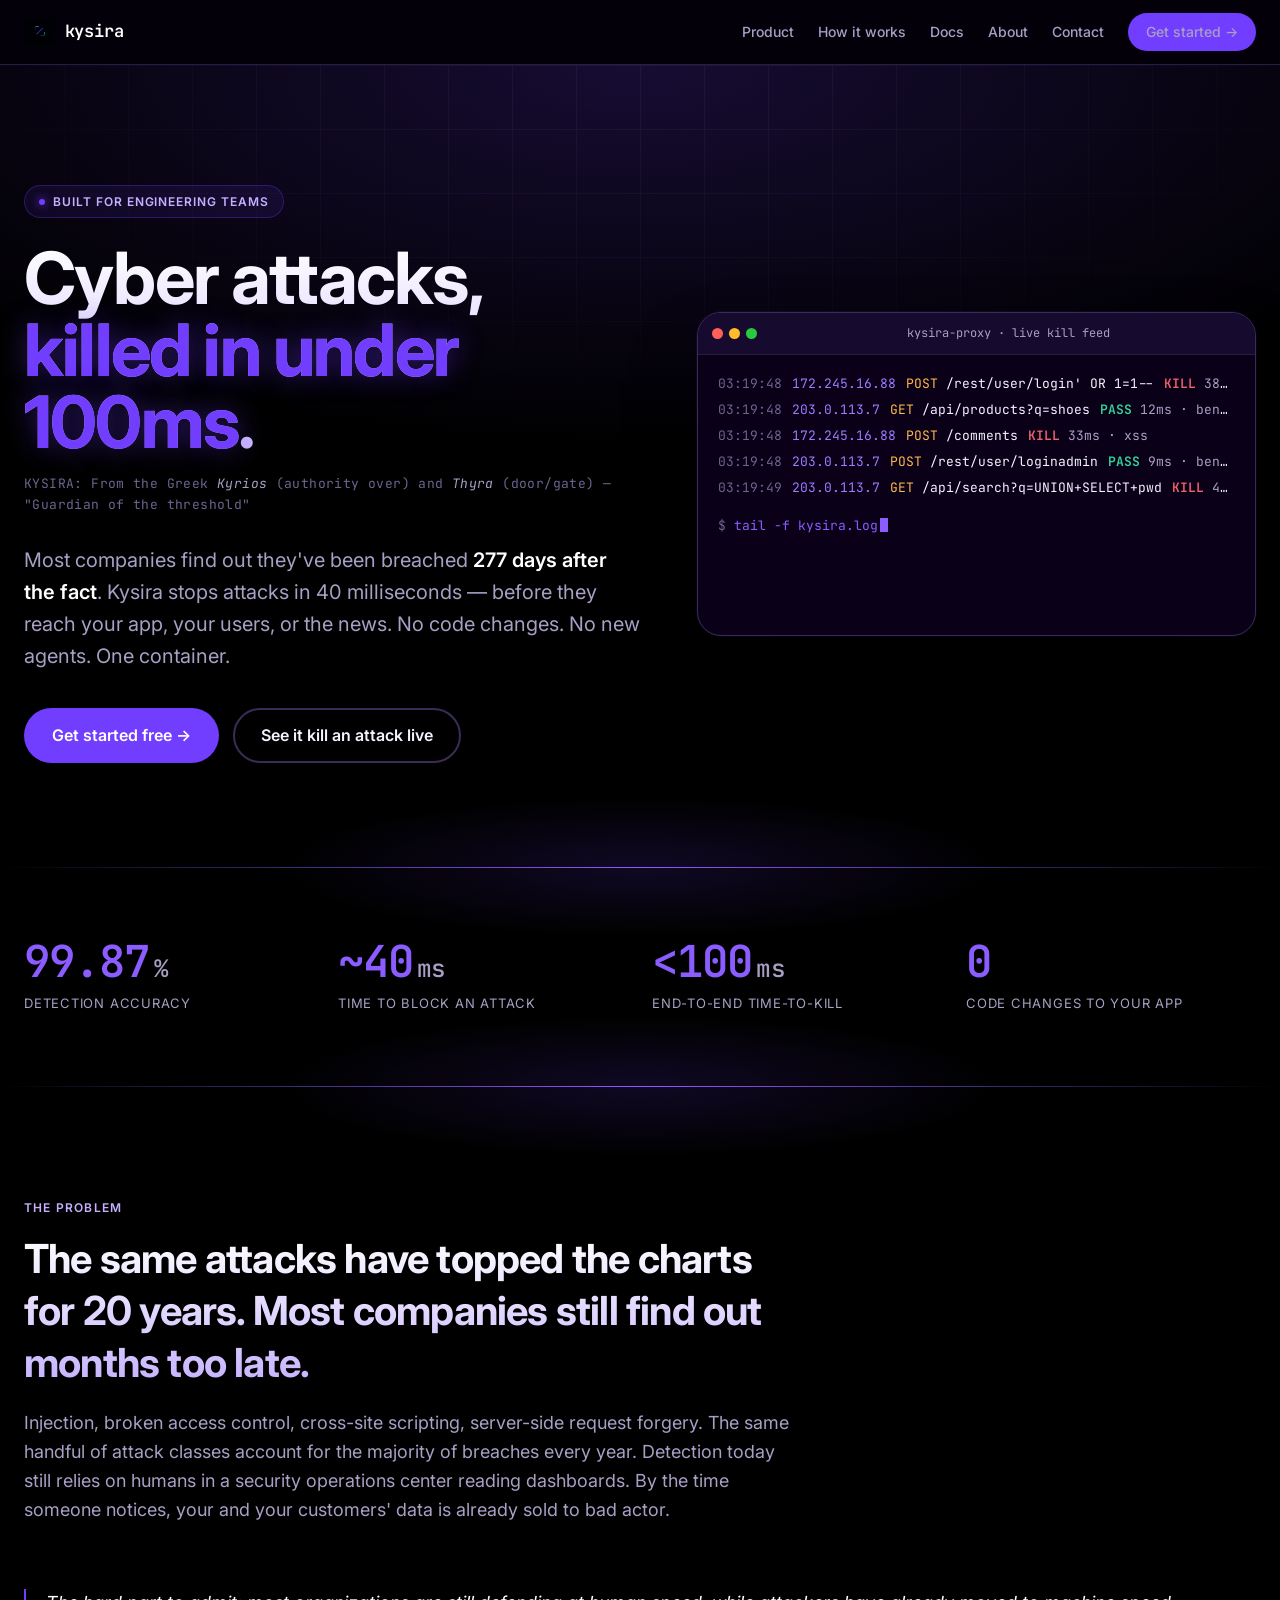
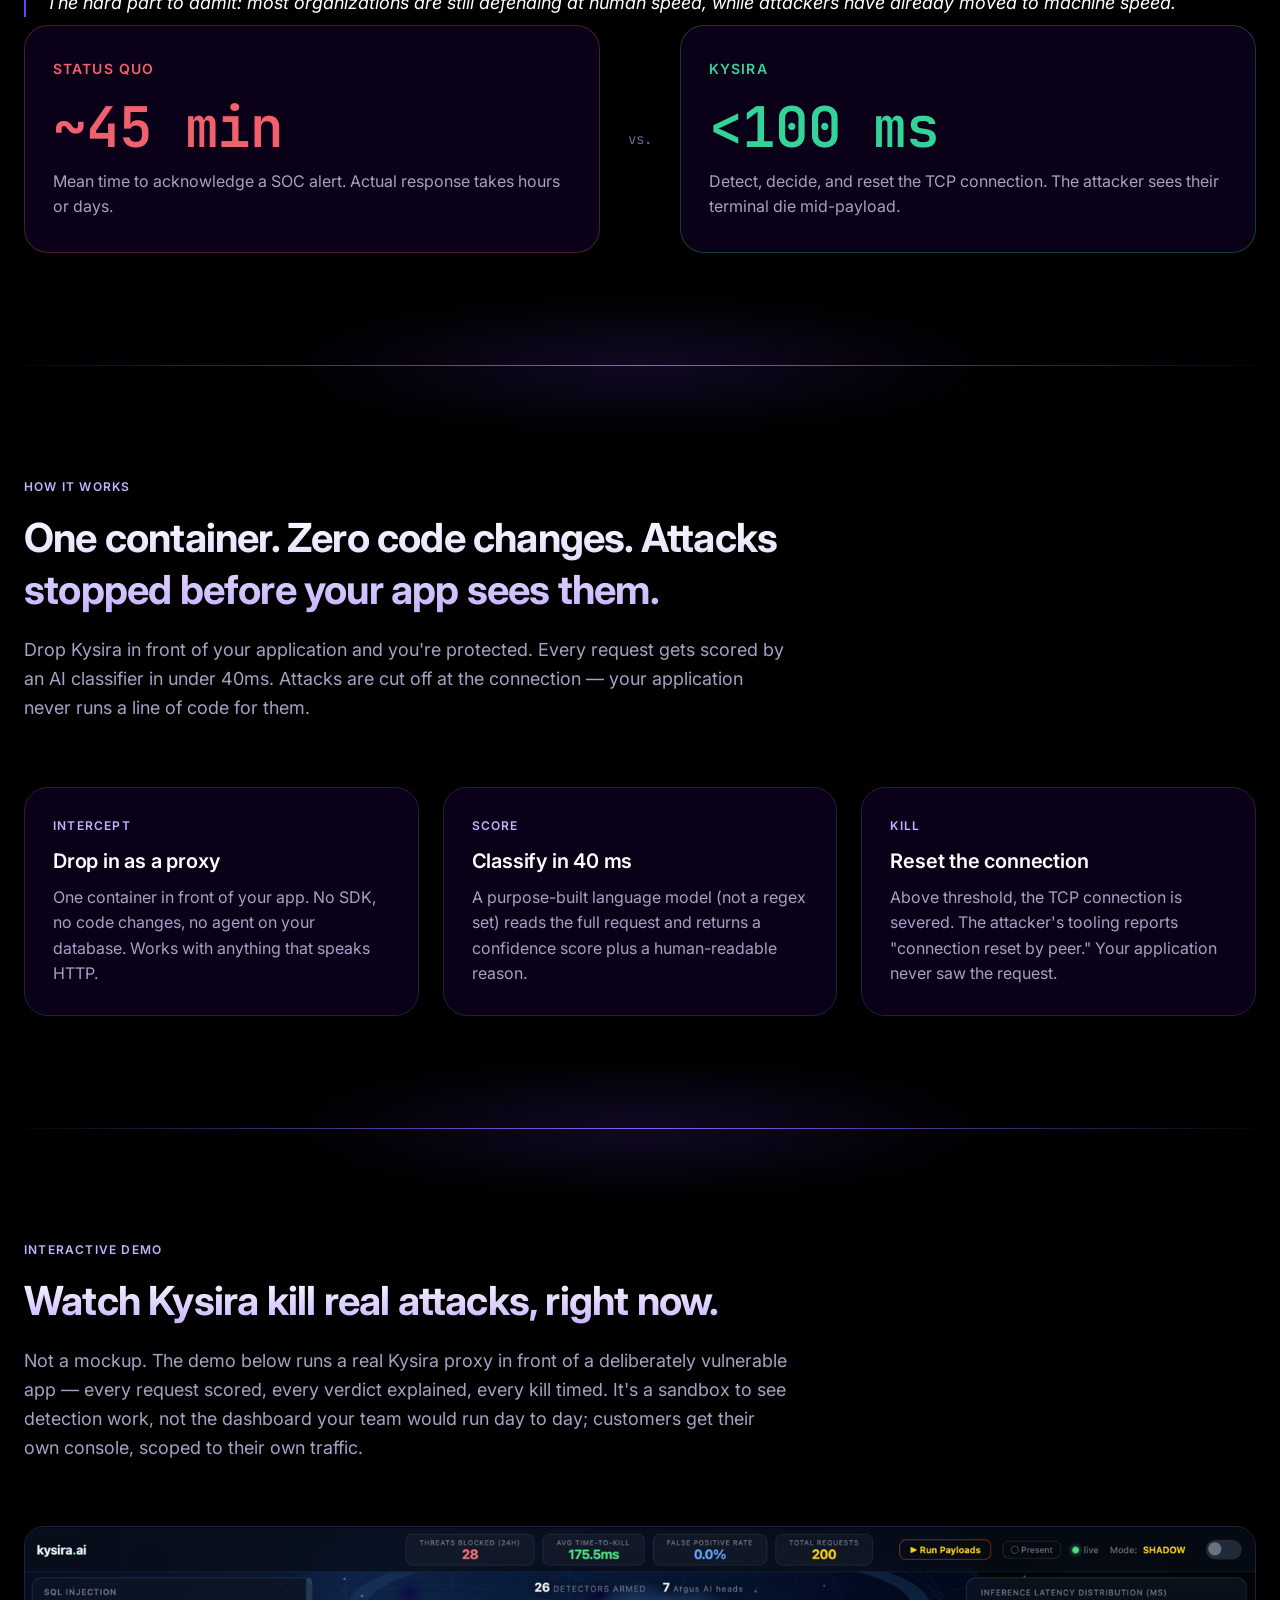
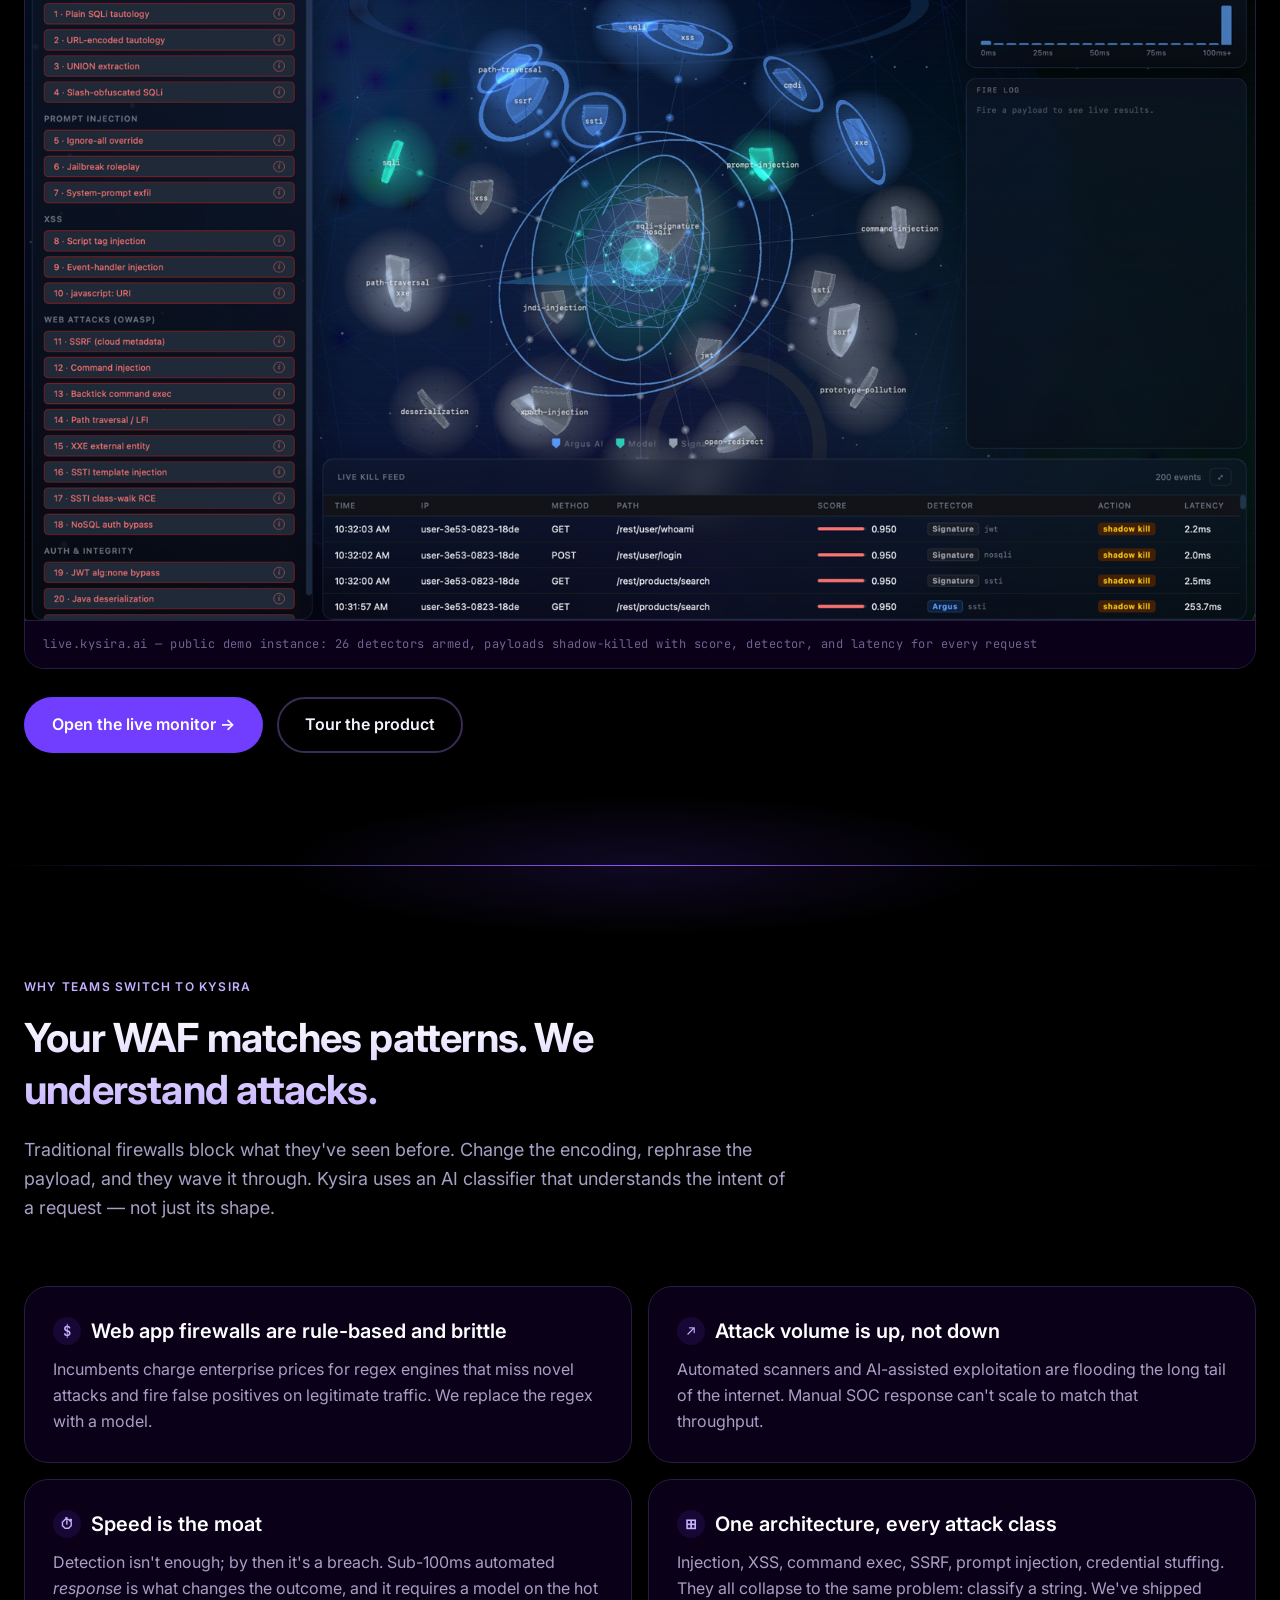
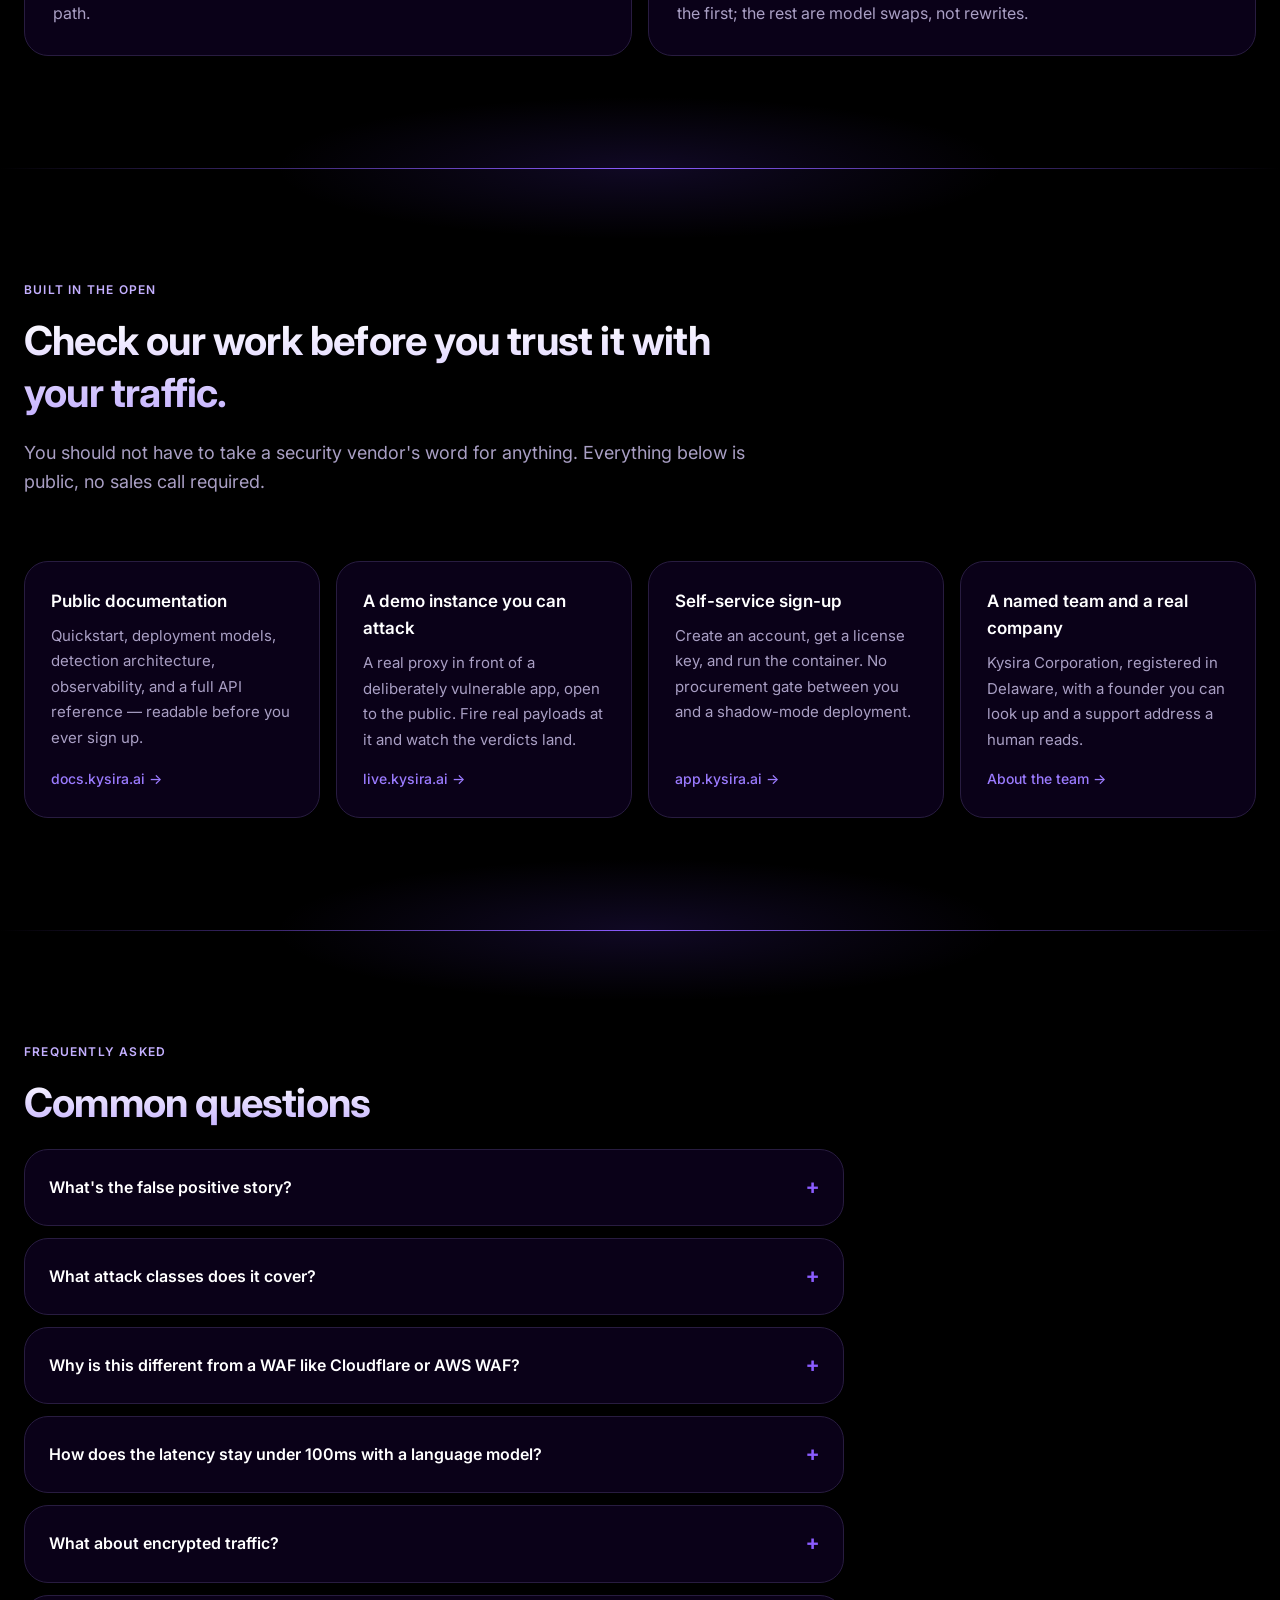
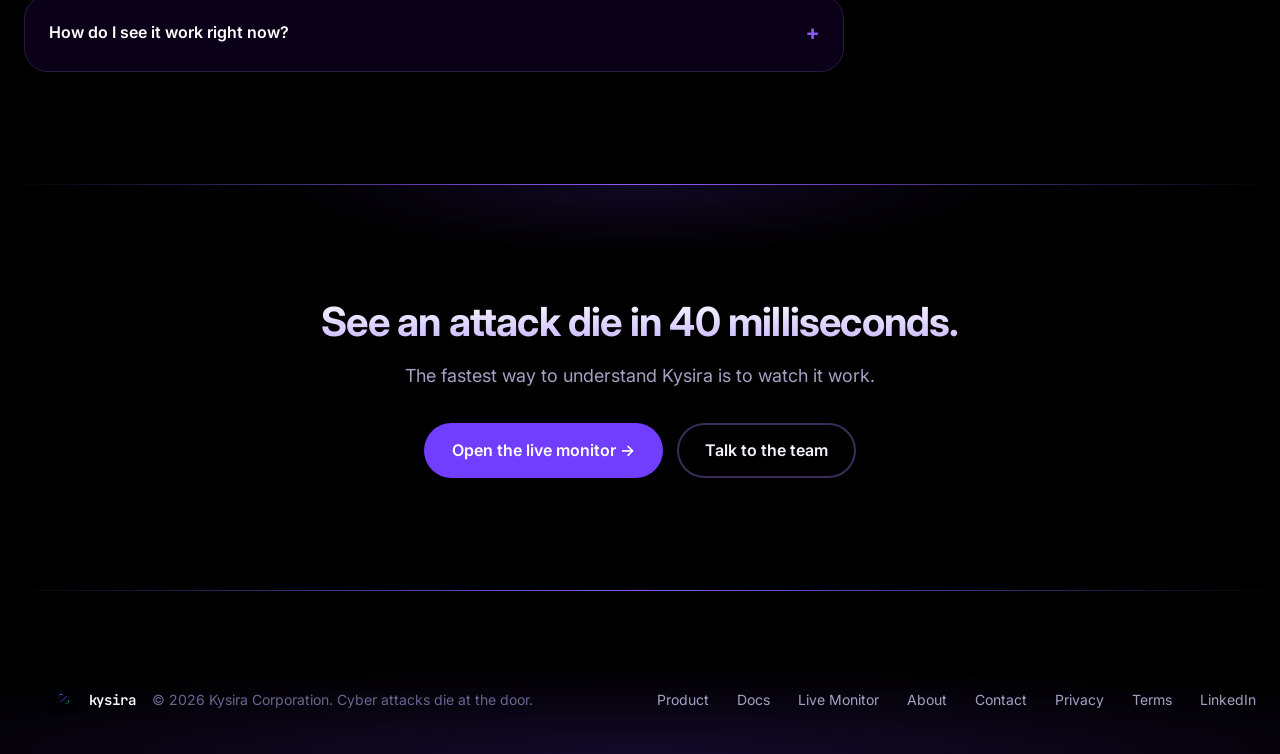
==== commit aba9cce9: "Revert link/button labels to 'Live Monitor' Keep the clarifying prose (it's a public sandbox, not th" ====
--- a/index.html
+++ b/index.html
@@ -66,7 +66,7 @@
           <a class="btn btn-primary" href="https://app.kysira.ai/register" target="_blank" rel="noopener">
             Get started free →
           </a>
-          <a class="btn btn-ghost" href="https://live.kysira.ai" target="_blank" rel="noopener">See the interactive demo</a>
+          <a class="btn btn-ghost" href="https://live.kysira.ai" target="_blank" rel="noopener">See it kill an attack live</a>
         </div>
       </div>
 
@@ -176,7 +176,7 @@
     </figure>
 
     <div class="showcase-links">
-      <a class="btn btn-primary" href="https://live.kysira.ai" target="_blank" rel="noopener">Open the demo →</a>
+      <a class="btn btn-primary" href="https://live.kysira.ai" target="_blank" rel="noopener">Open the live monitor →</a>
       <a class="btn btn-ghost" href="/product.html">Tour the product</a>
     </div>
   </div>
@@ -302,7 +302,7 @@
       </details>
       <details class="qa">
         <summary>How do I see it work right now?</summary>
-        <p>Open the <a href="https://live.kysira.ai" target="_blank" rel="noopener">interactive demo</a>. It's a deliberately vulnerable web app sitting behind a real Kysira proxy, running for anyone to try — not a customer environment. Fire an attack payload and watch it get scored and killed in real time. Customers get their own dashboard, scoped to their own traffic, after signing up.</p>
+        <p>Hit the <a href="https://live.kysira.ai" target="_blank" rel="noopener">live monitor</a>. It's a deliberately vulnerable web app sitting behind a real Kysira proxy, running for anyone to try — not a customer environment. Fire an attack payload and watch it get scored and killed in real time. Customers get their own dashboard, scoped to their own traffic, after signing up.</p>
       </details>
     </div>
   </div>
@@ -313,7 +313,7 @@
     <h2>See an attack die in 40 milliseconds.</h2>
     <p>The fastest way to understand Kysira is to watch it work.</p>
     <div class="btns">
-      <a class="btn btn-primary" href="https://live.kysira.ai" target="_blank" rel="noopener">Open the demo →</a>
+      <a class="btn btn-primary" href="https://live.kysira.ai" target="_blank" rel="noopener">Open the live monitor →</a>
       <a class="btn btn-ghost" href="https://forms.gle/uwxGqxLvbDer7f1r8">Talk to the team</a>
     </div>
   </div>
@@ -331,7 +331,7 @@
     <div>
       <a href="/product.html">Product</a>
       <a href="https://docs.kysira.ai" target="_blank" rel="noopener">Docs</a>
-      <a href="https://live.kysira.ai" target="_blank" rel="noopener">Live Demo</a>
+      <a href="https://live.kysira.ai" target="_blank" rel="noopener">Live Monitor</a>
       <a href="/about.html">About</a>
       <a href="/contact.html">Contact</a>
       <a href="/privacy.html">Privacy</a>
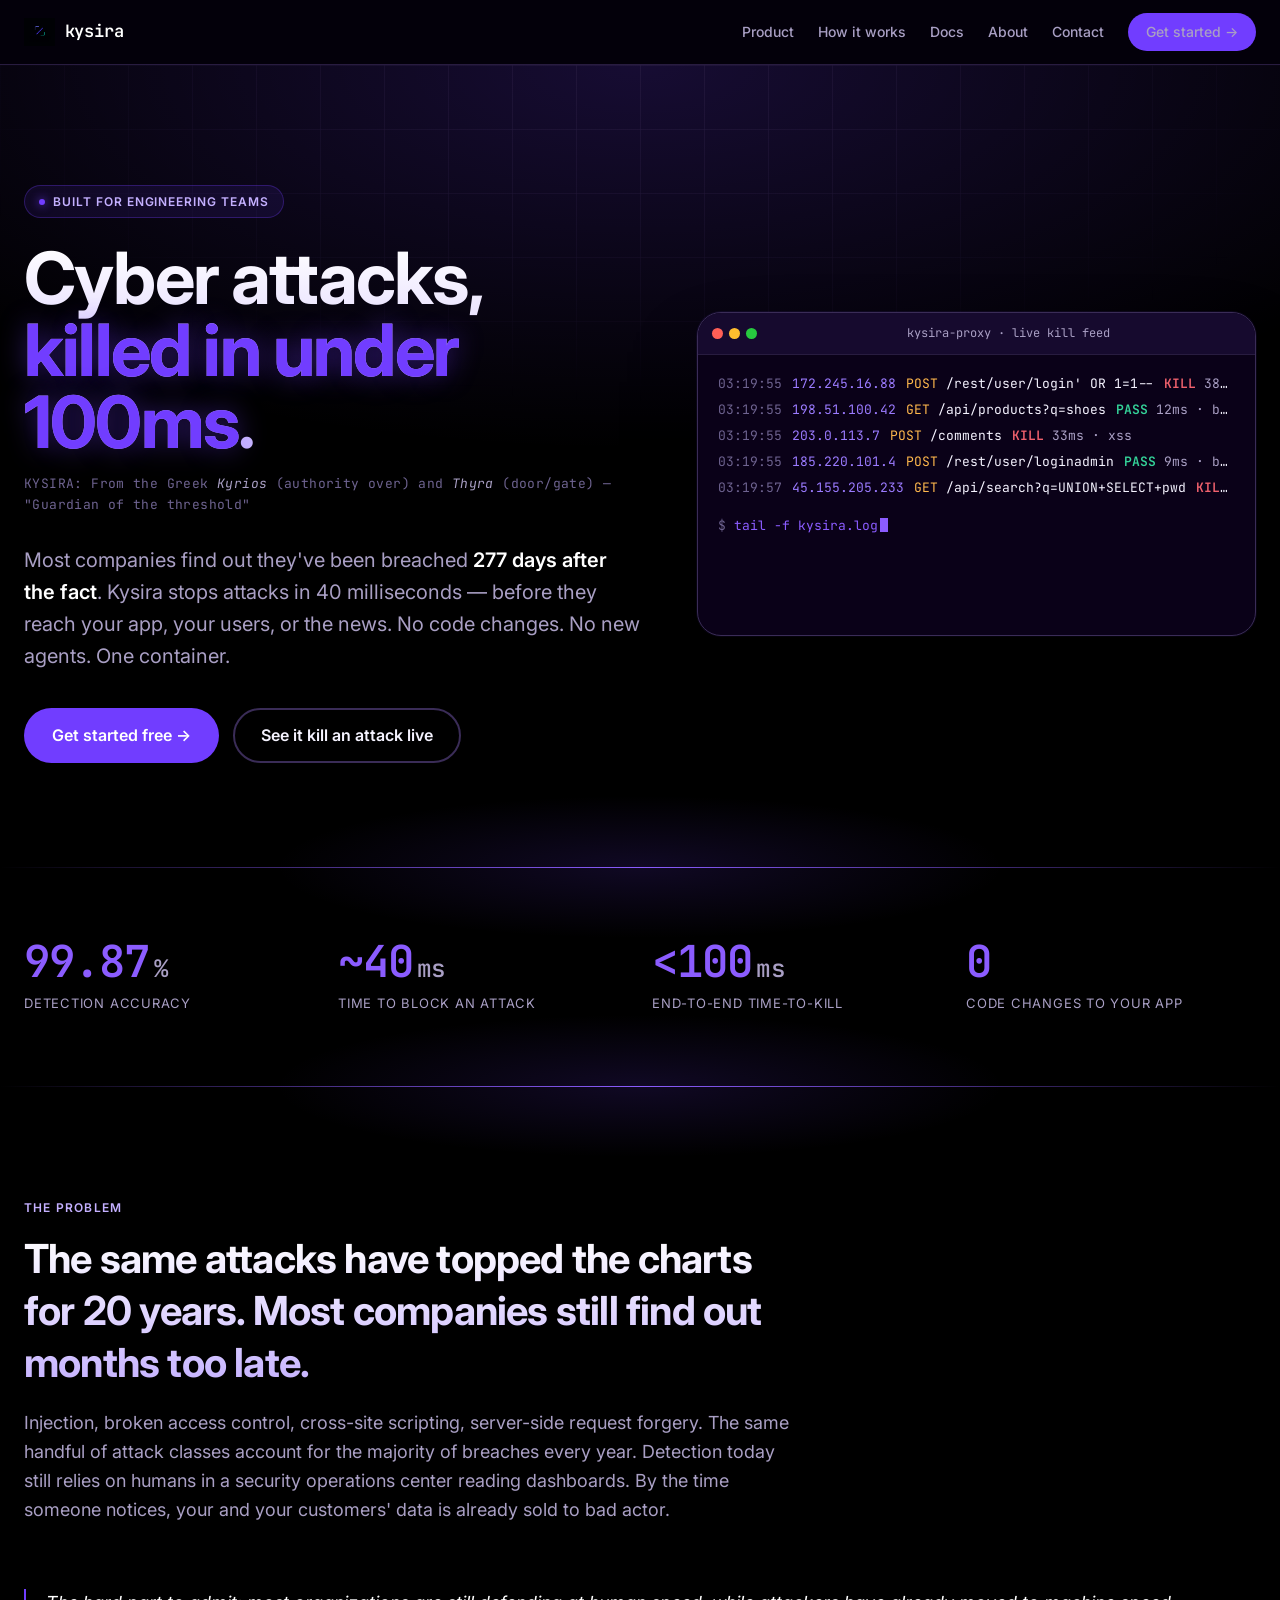
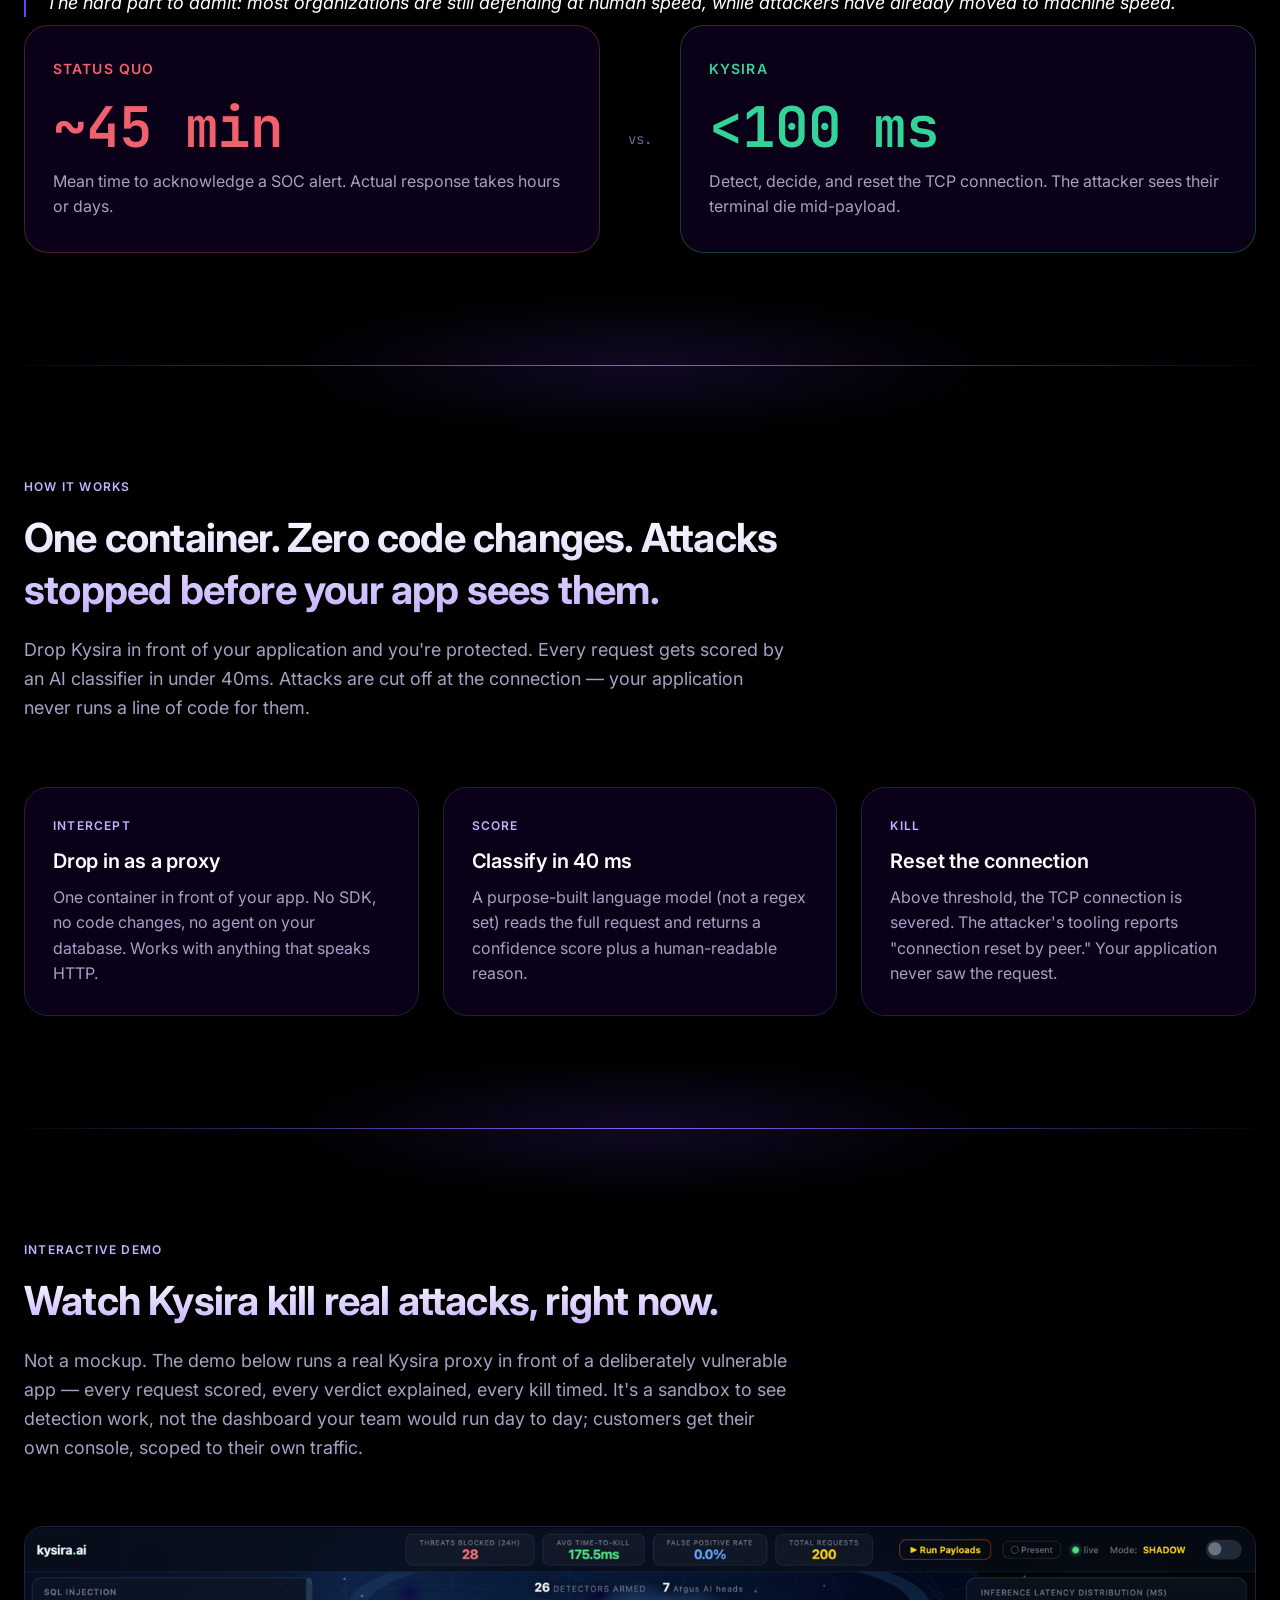
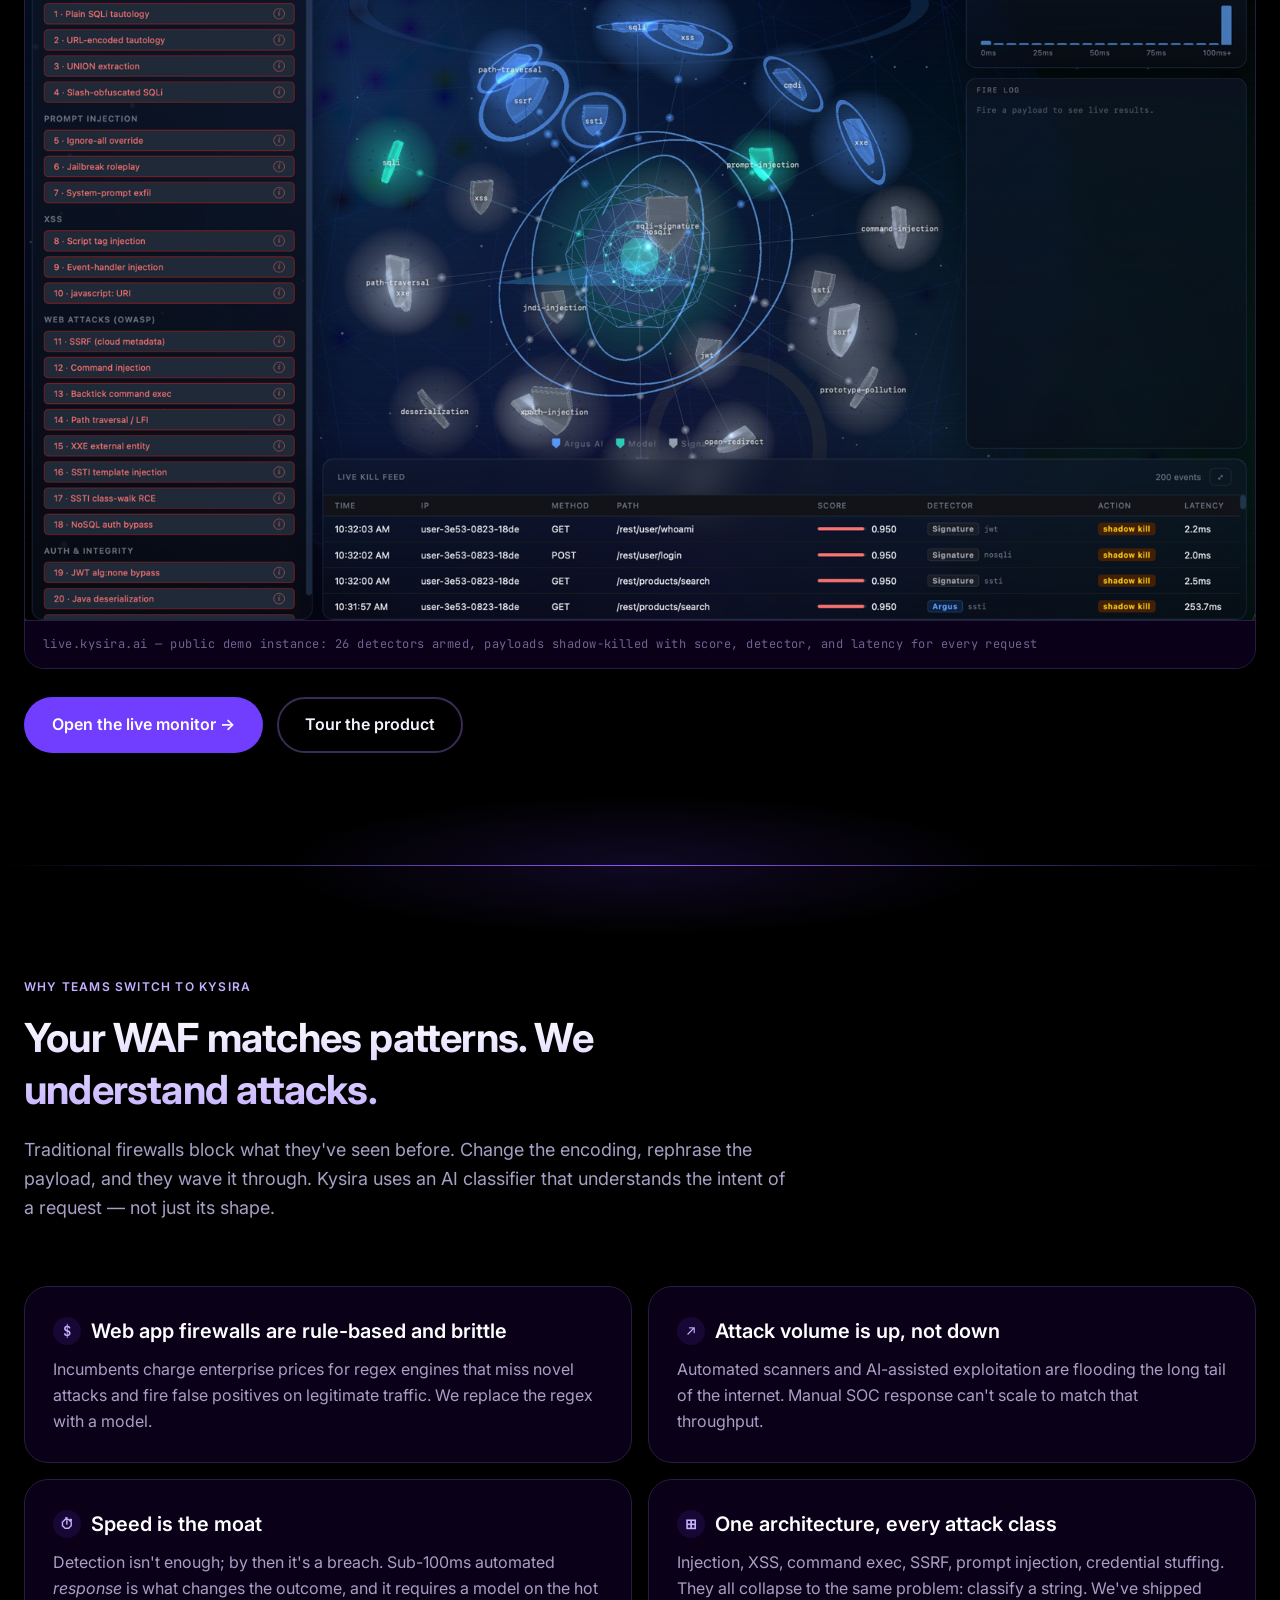
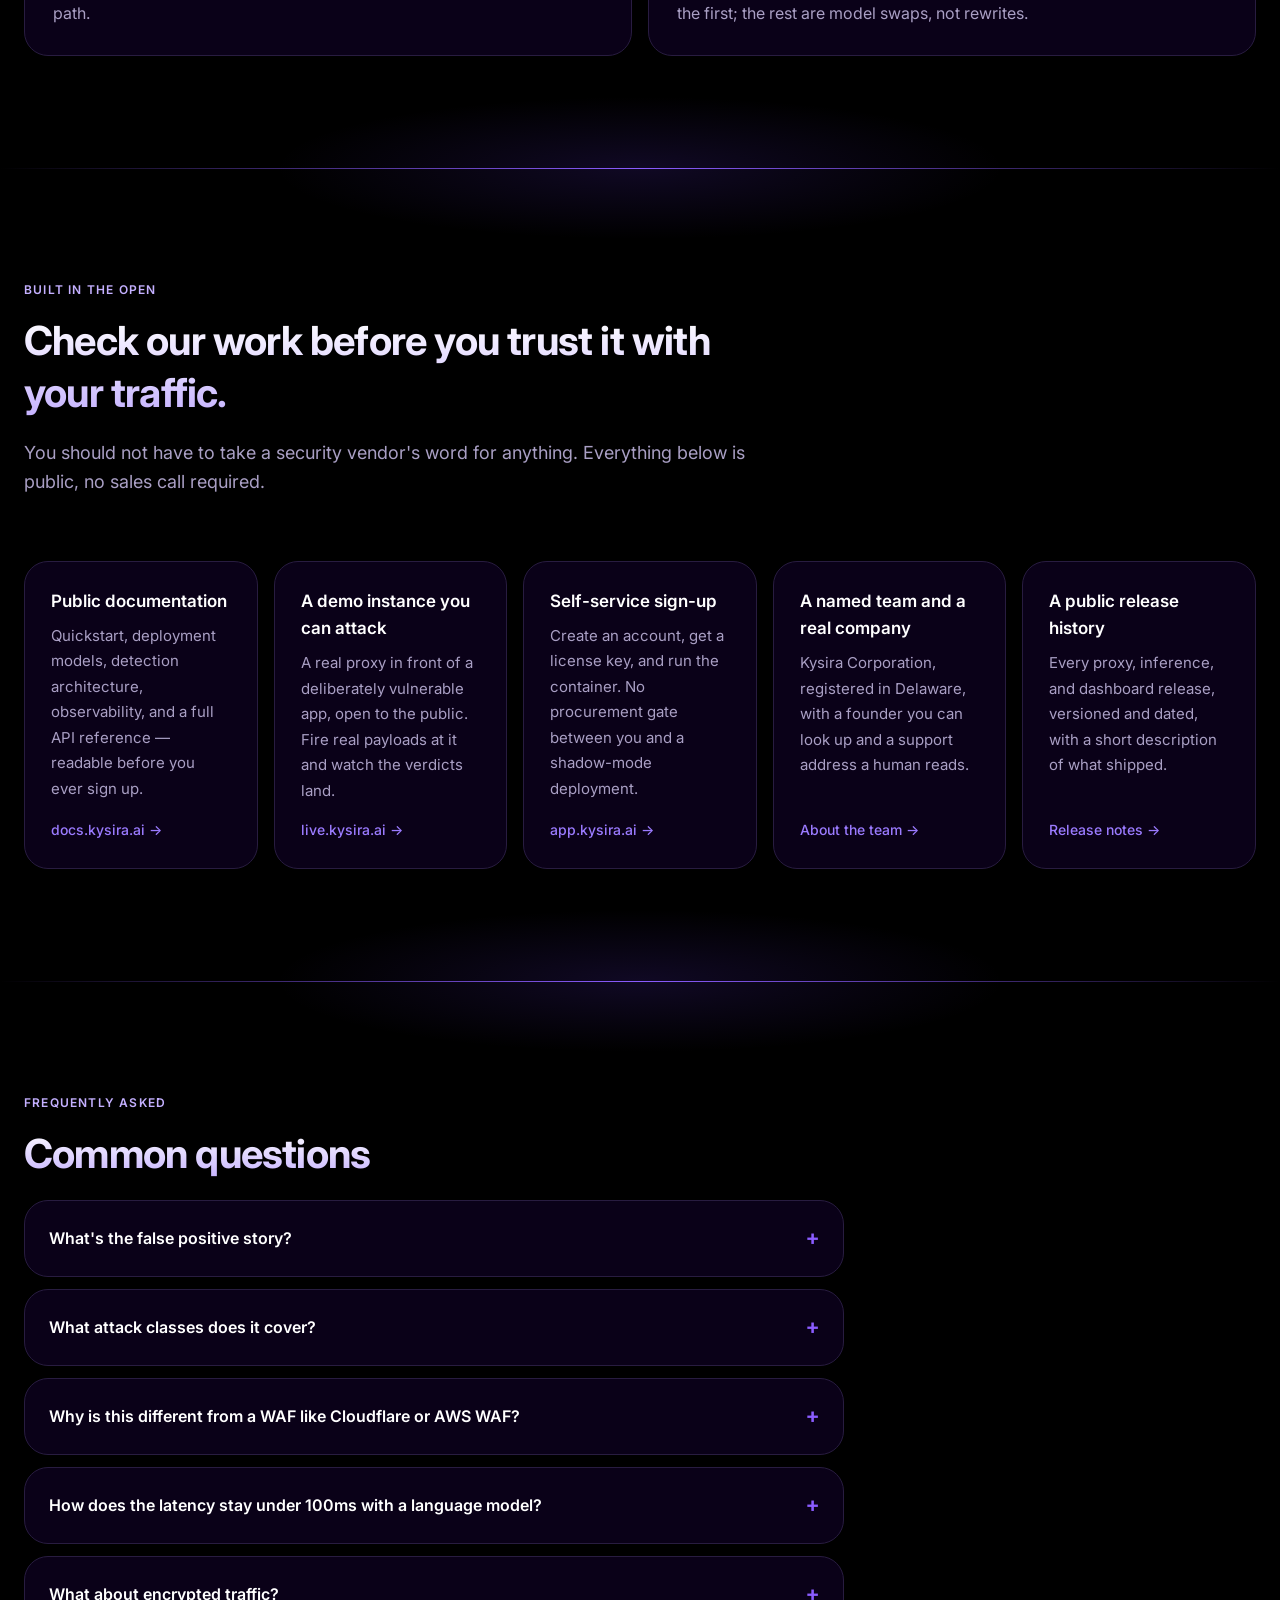
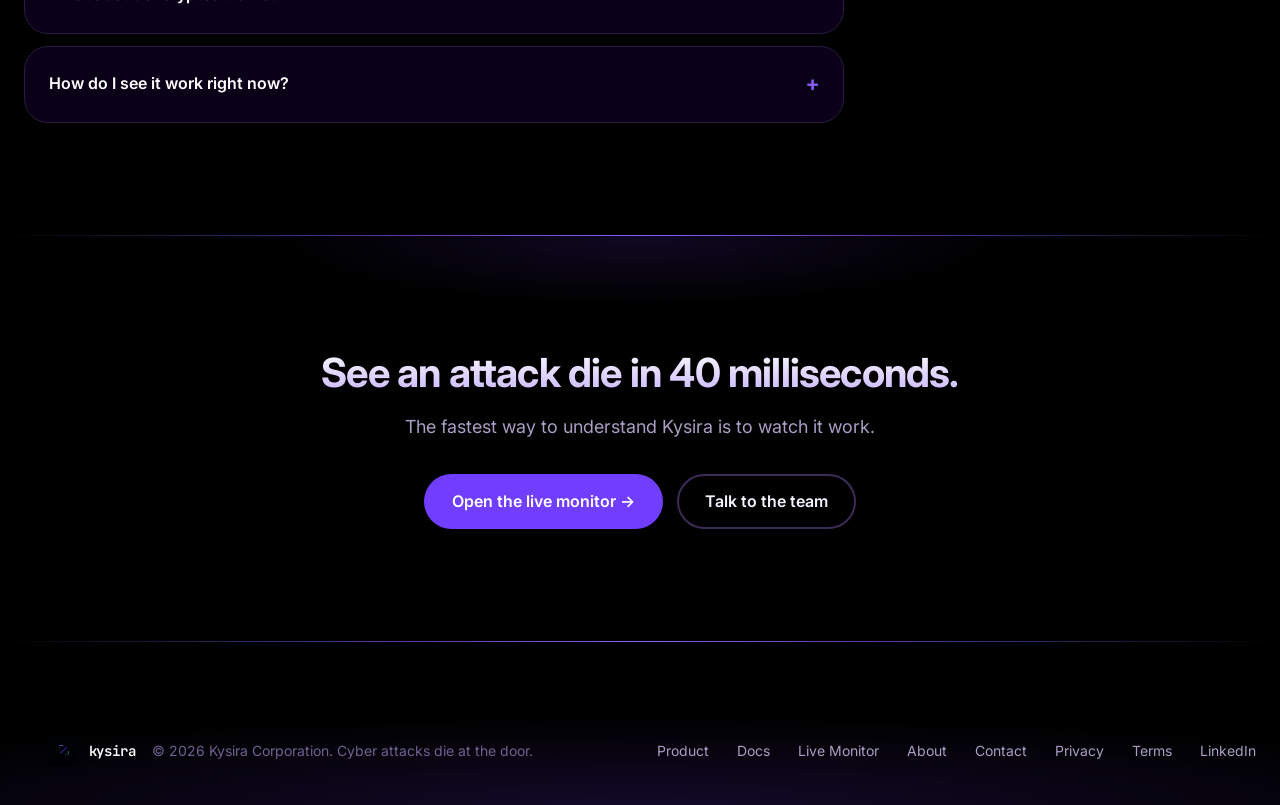
==== commit c38a35f2: "Add real product-release history as a trust signal Replace the year-only, unversioned changelog entr" ====
--- a/index.html
+++ b/index.html
@@ -270,6 +270,11 @@
         <p>Kysira Corporation, registered in Delaware, with a founder you can look up and a support address a human reads.</p>
         <a href="/about.html">About the team →</a>
       </div>
+      <div class="trust-card">
+        <h4>A public release history</h4>
+        <p>Every proxy, inference, and dashboard release, versioned and dated, with a short description of what shipped.</p>
+        <a href="https://docs.kysira.ai/releases/" target="_blank" rel="noopener">Release notes →</a>
+      </div>
     </div>
   </div>
 </section>
--- a/assets/css/styles.css
+++ b/assets/css/styles.css
@@ -455,9 +455,8 @@
 
 /* ---------- Trust strip ---------- */
 .trust-grid {
-  display: grid; grid-template-columns: repeat(4, 1fr); gap: 16px; margin-top: 36px;
-}
-@media (max-width: 900px) { .trust-grid { grid-template-columns: repeat(2, 1fr); } }
+  display: grid; grid-template-columns: repeat(auto-fit, minmax(220px, 1fr)); gap: 16px; margin-top: 36px;
+}
 @media (max-width: 560px) { .trust-grid { grid-template-columns: 1fr; } }
 .trust-card {
   background: var(--bg-panel);
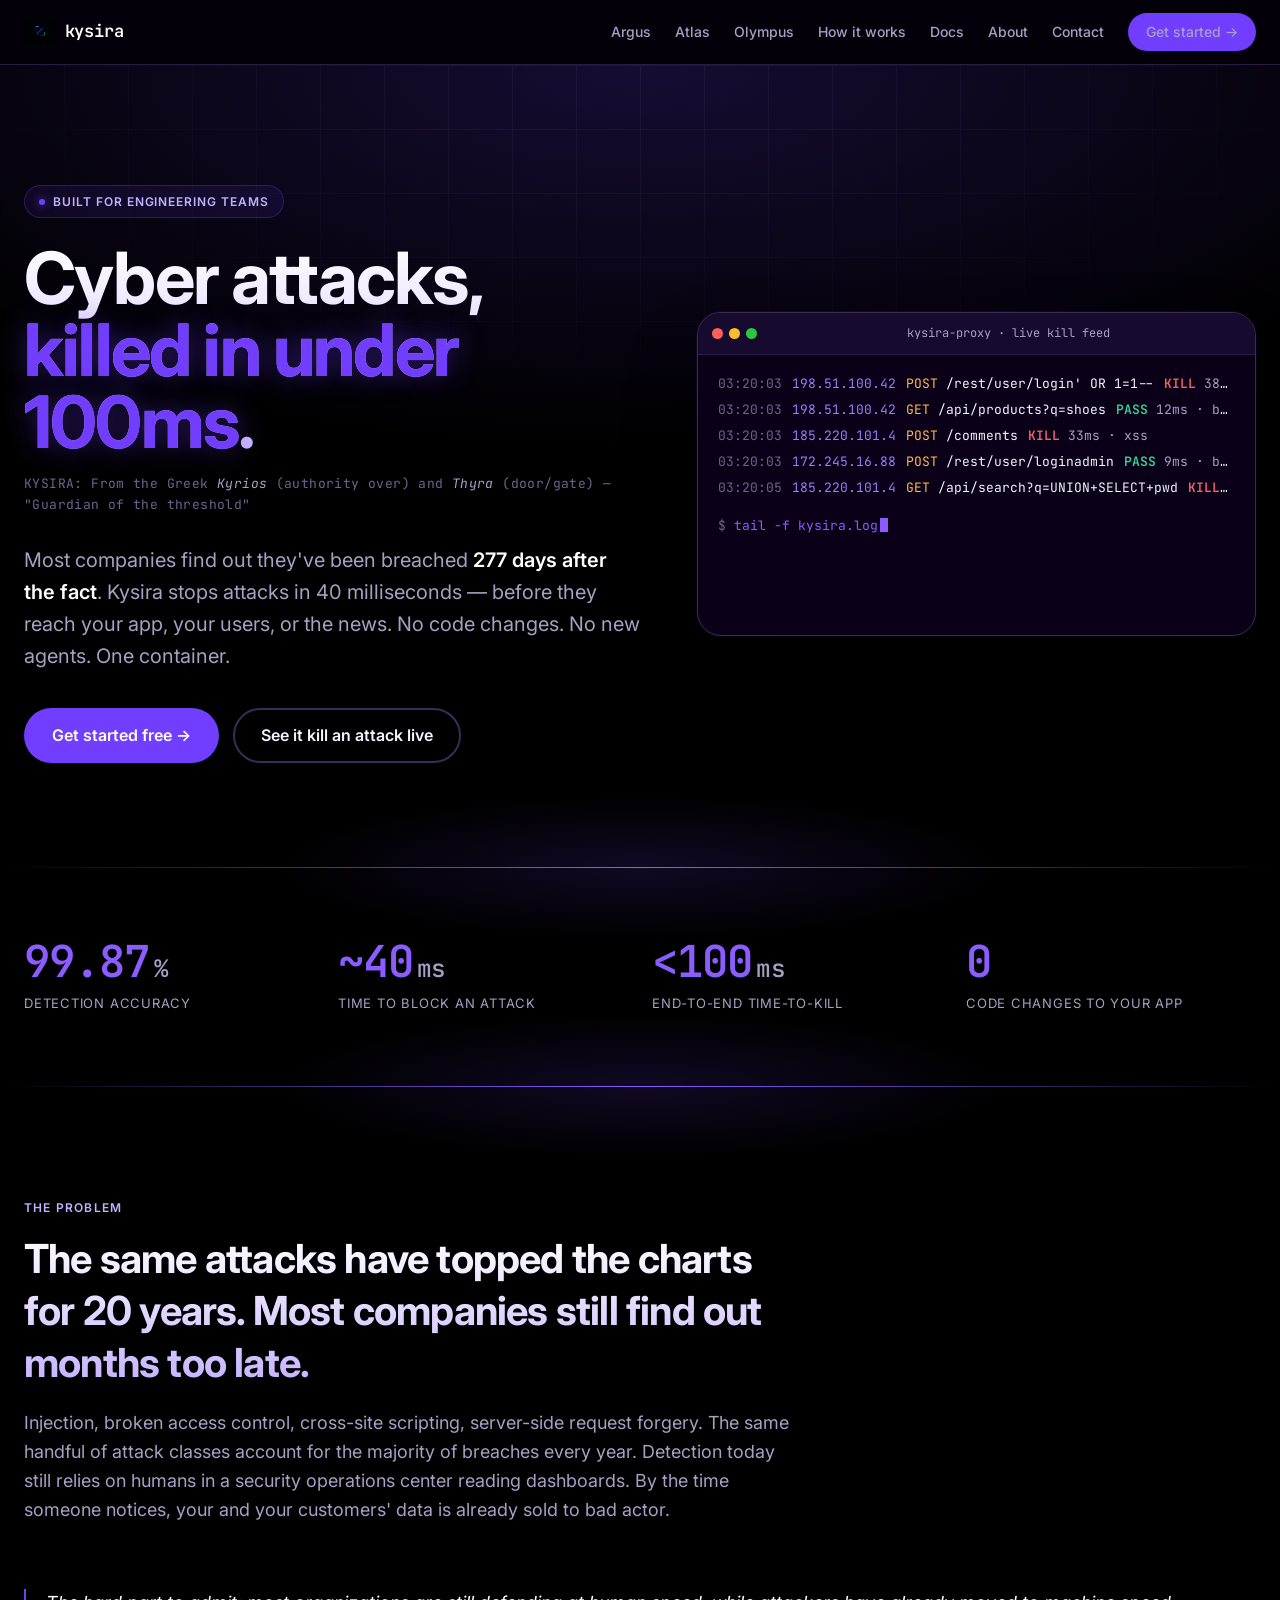
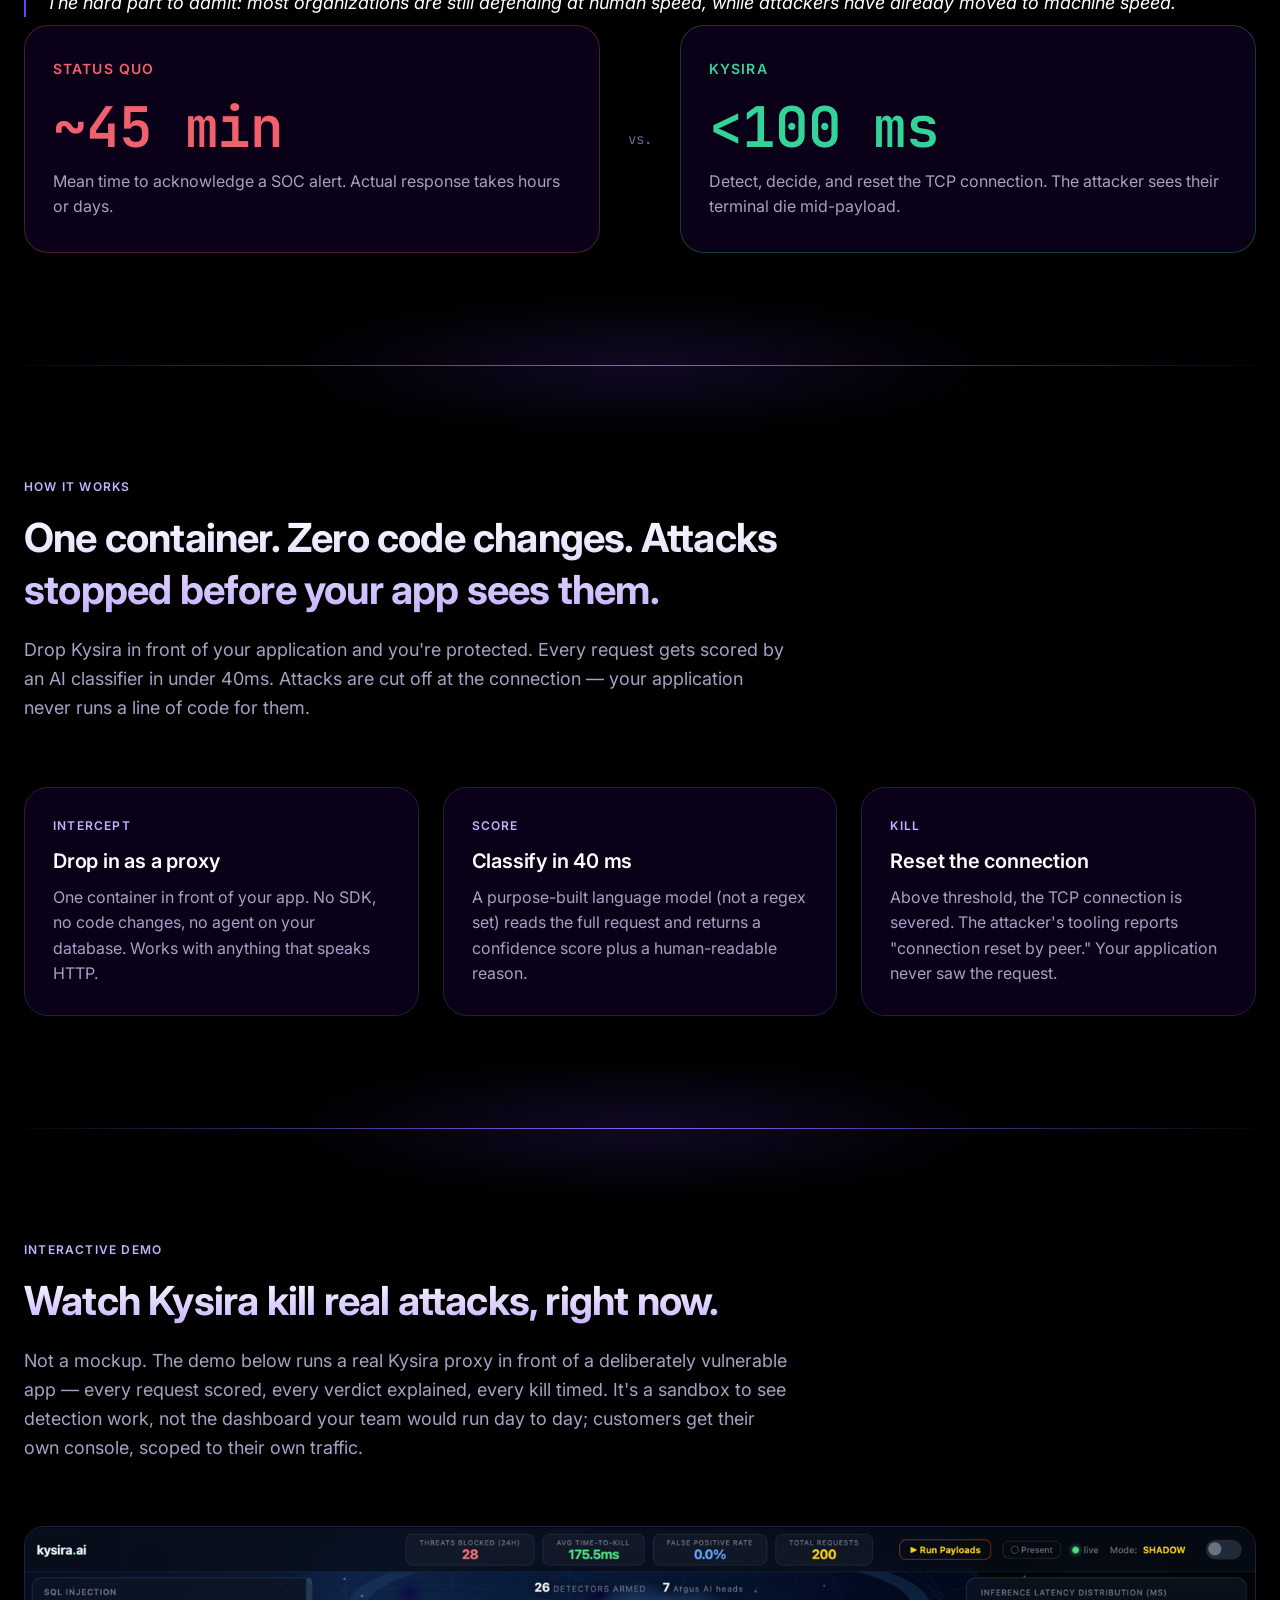
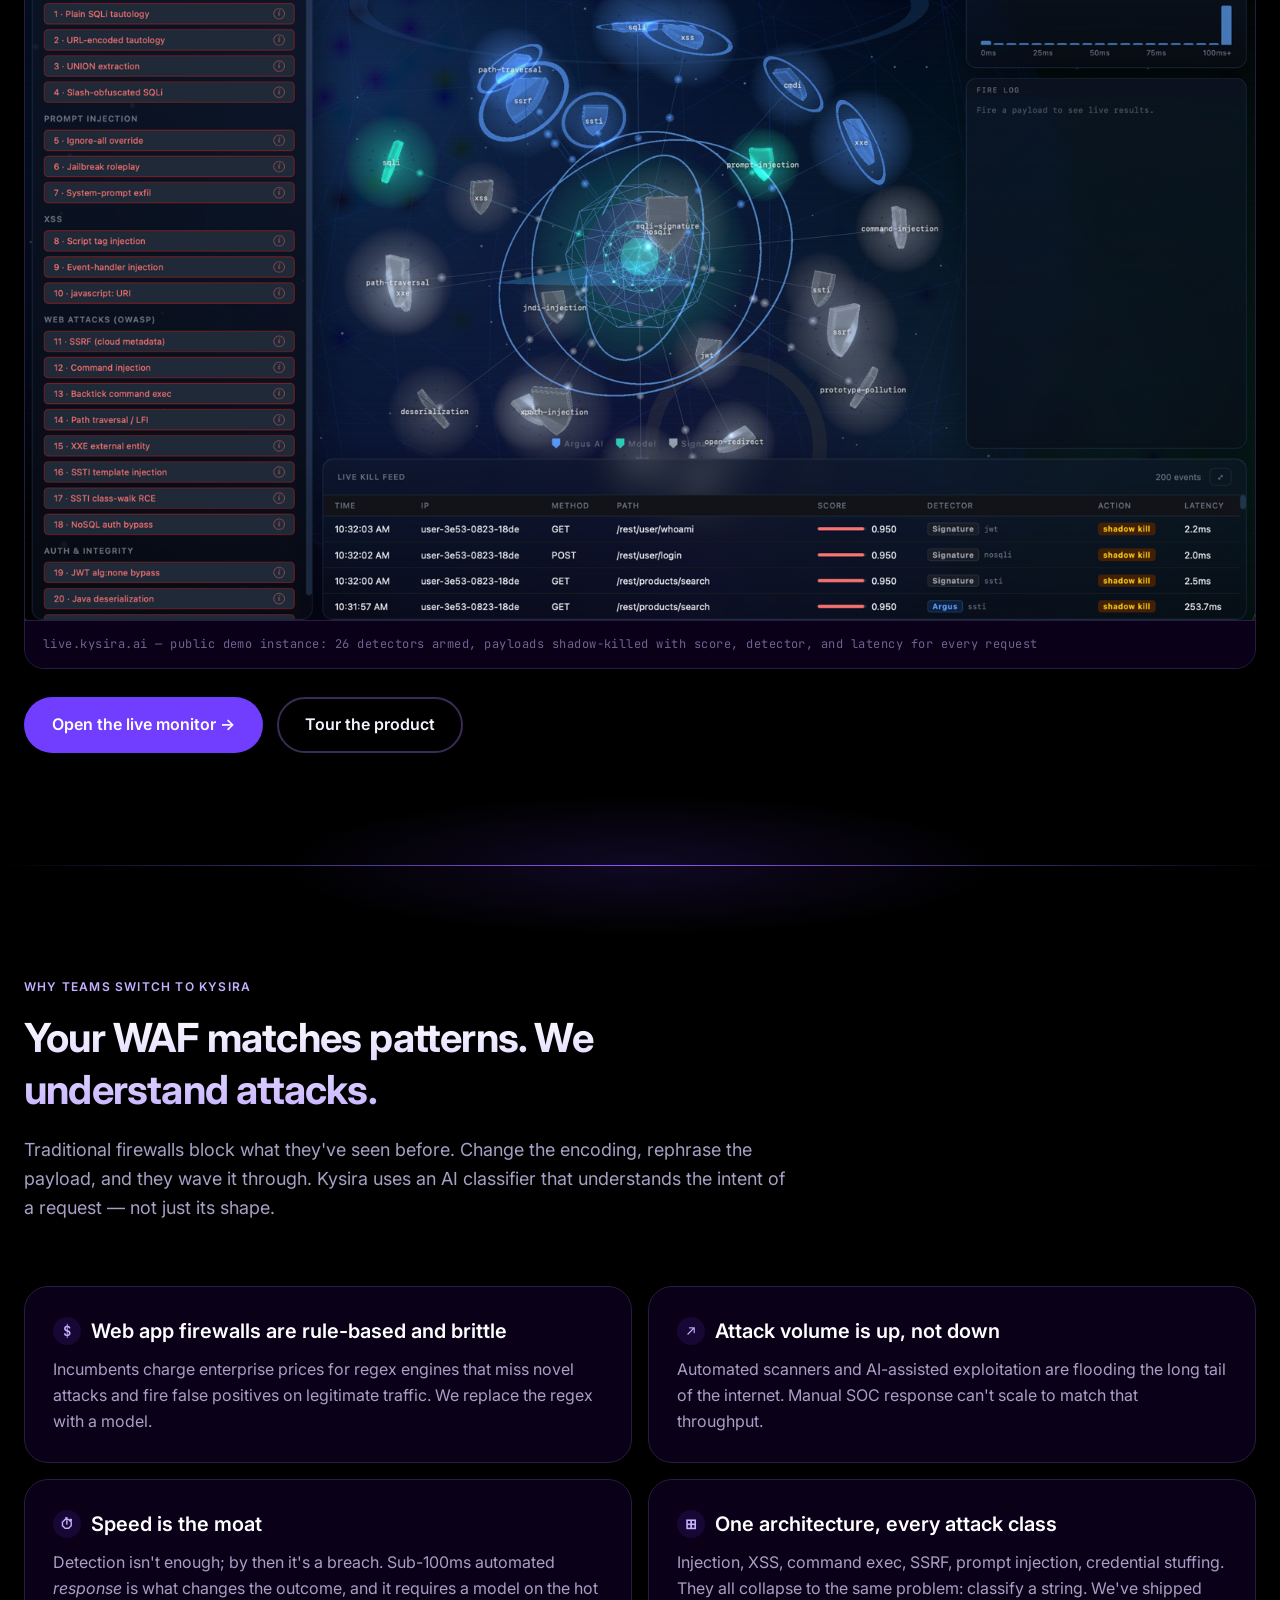
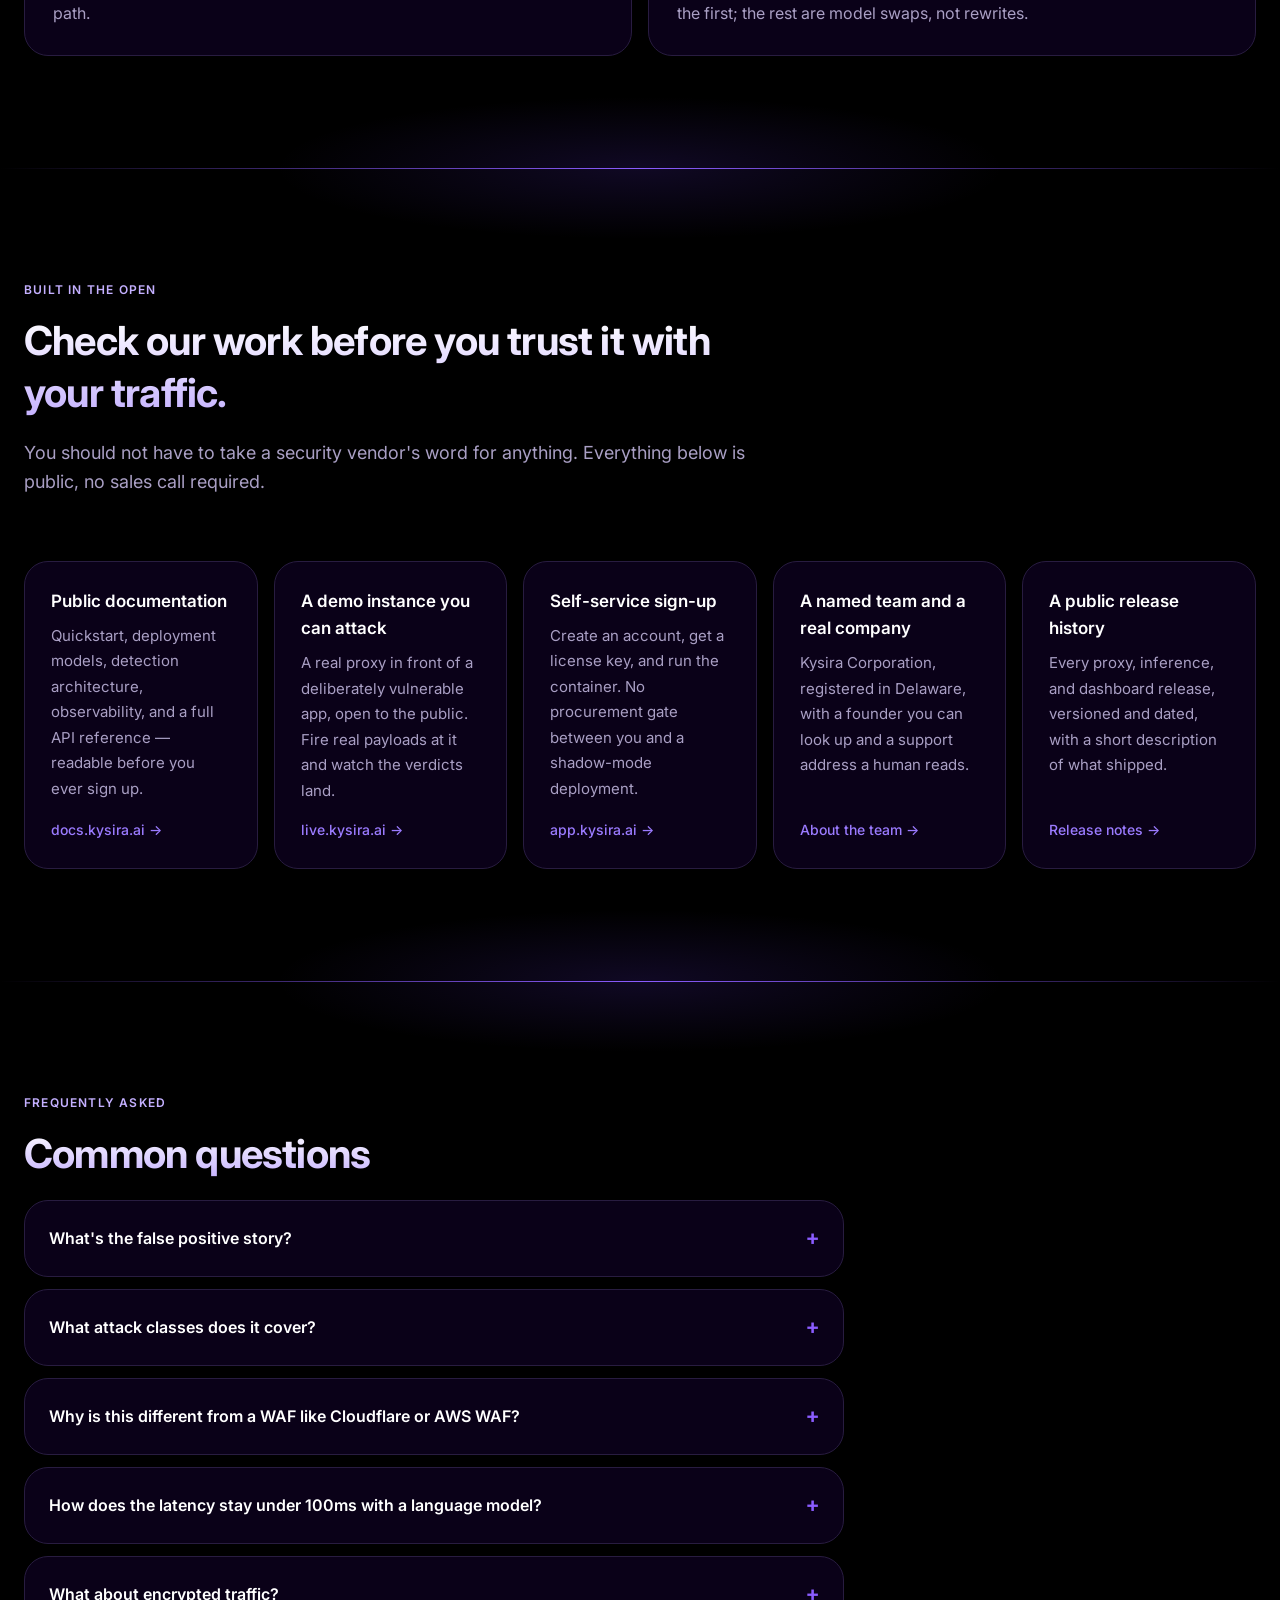
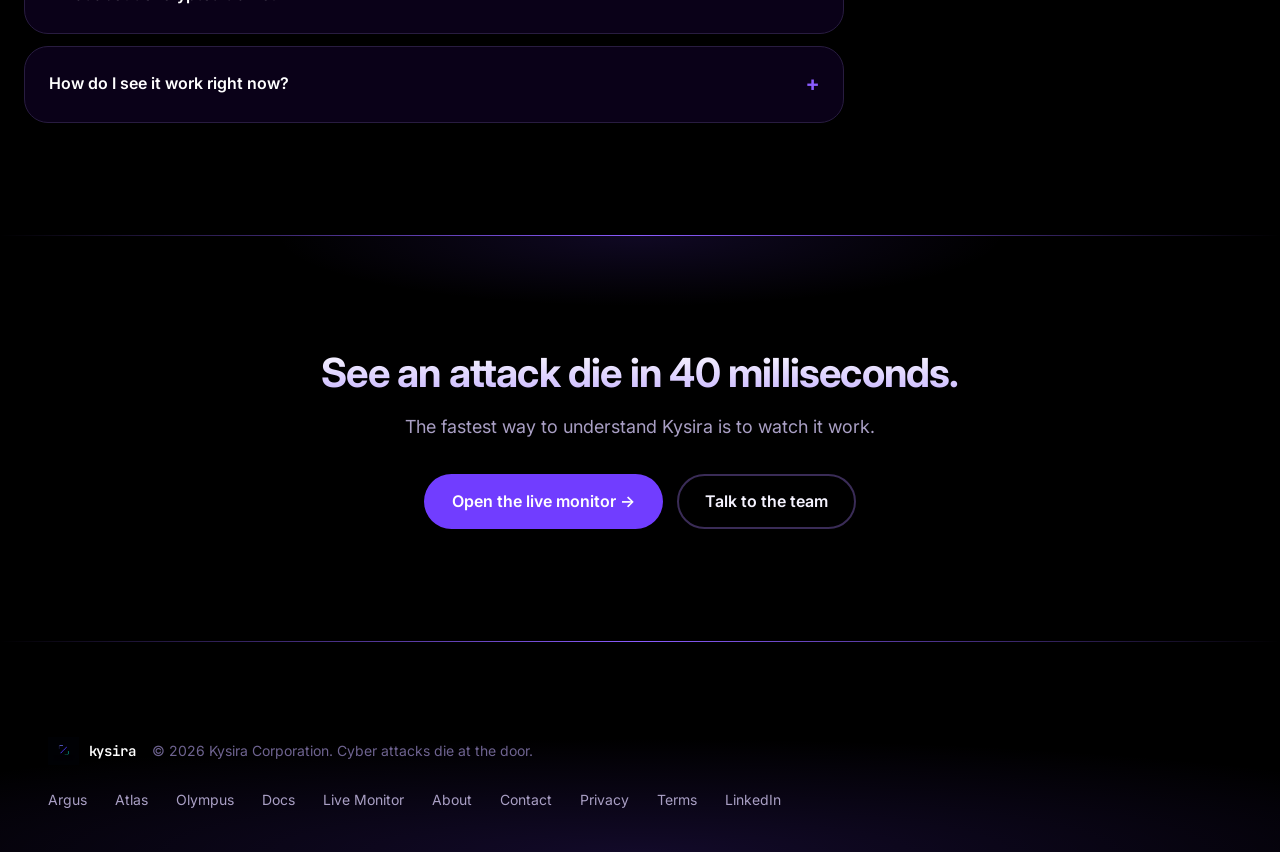
==== commit 0ff0191a: "Add short product pages for Argus, Atlas and Olympus; add them to nav" ====
--- a/index.html
+++ b/index.html
@@ -38,7 +38,9 @@
       kysira
     </a>
     <div class="links">
-      <a href="/product.html">Product</a>
+      <a href="/argus.html">Argus</a>
+      <a href="/atlas.html">Atlas</a>
+      <a href="/olympus.html">Olympus</a>
       <a href="#how">How it works</a>
       <a href="https://docs.kysira.ai" target="_blank" rel="noopener">Docs</a>
       <a href="/about.html">About</a>
@@ -334,7 +336,9 @@
       <span class="copy">© 2026 Kysira Corporation. Cyber attacks die at the door.</span>
     </div>
     <div>
-      <a href="/product.html">Product</a>
+      <a href="/argus.html">Argus</a>
+      <a href="/atlas.html">Atlas</a>
+      <a href="/olympus.html">Olympus</a>
       <a href="https://docs.kysira.ai" target="_blank" rel="noopener">Docs</a>
       <a href="https://live.kysira.ai" target="_blank" rel="noopener">Live Monitor</a>
       <a href="/about.html">About</a>
--- a/assets/css/styles.css
+++ b/assets/css/styles.css
@@ -480,3 +480,10 @@
   line-height: 1.6;
   font-style: italic;
 }
+
+/* Short product pages (argus / atlas / olympus) */
+.page-header { padding: 72px 0 48px; border-bottom: 1px solid var(--border); }
+.page-header h1 { font-size: clamp(28px, 4vw, 44px); font-weight: 700; letter-spacing: -0.025em; margin: 16px 0 14px; }
+.page-header p { color: var(--text-muted); font-size: 18px; line-height: 1.7; margin: 0 0 28px; max-width: 680px; }
+.page-header .btns { display: flex; gap: 14px; flex-wrap: wrap; }
+.not-list { margin: 20px 0 0; padding-left: 18px; color: var(--text-muted); font-size: 16px; line-height: 1.8; max-width: 680px; }
